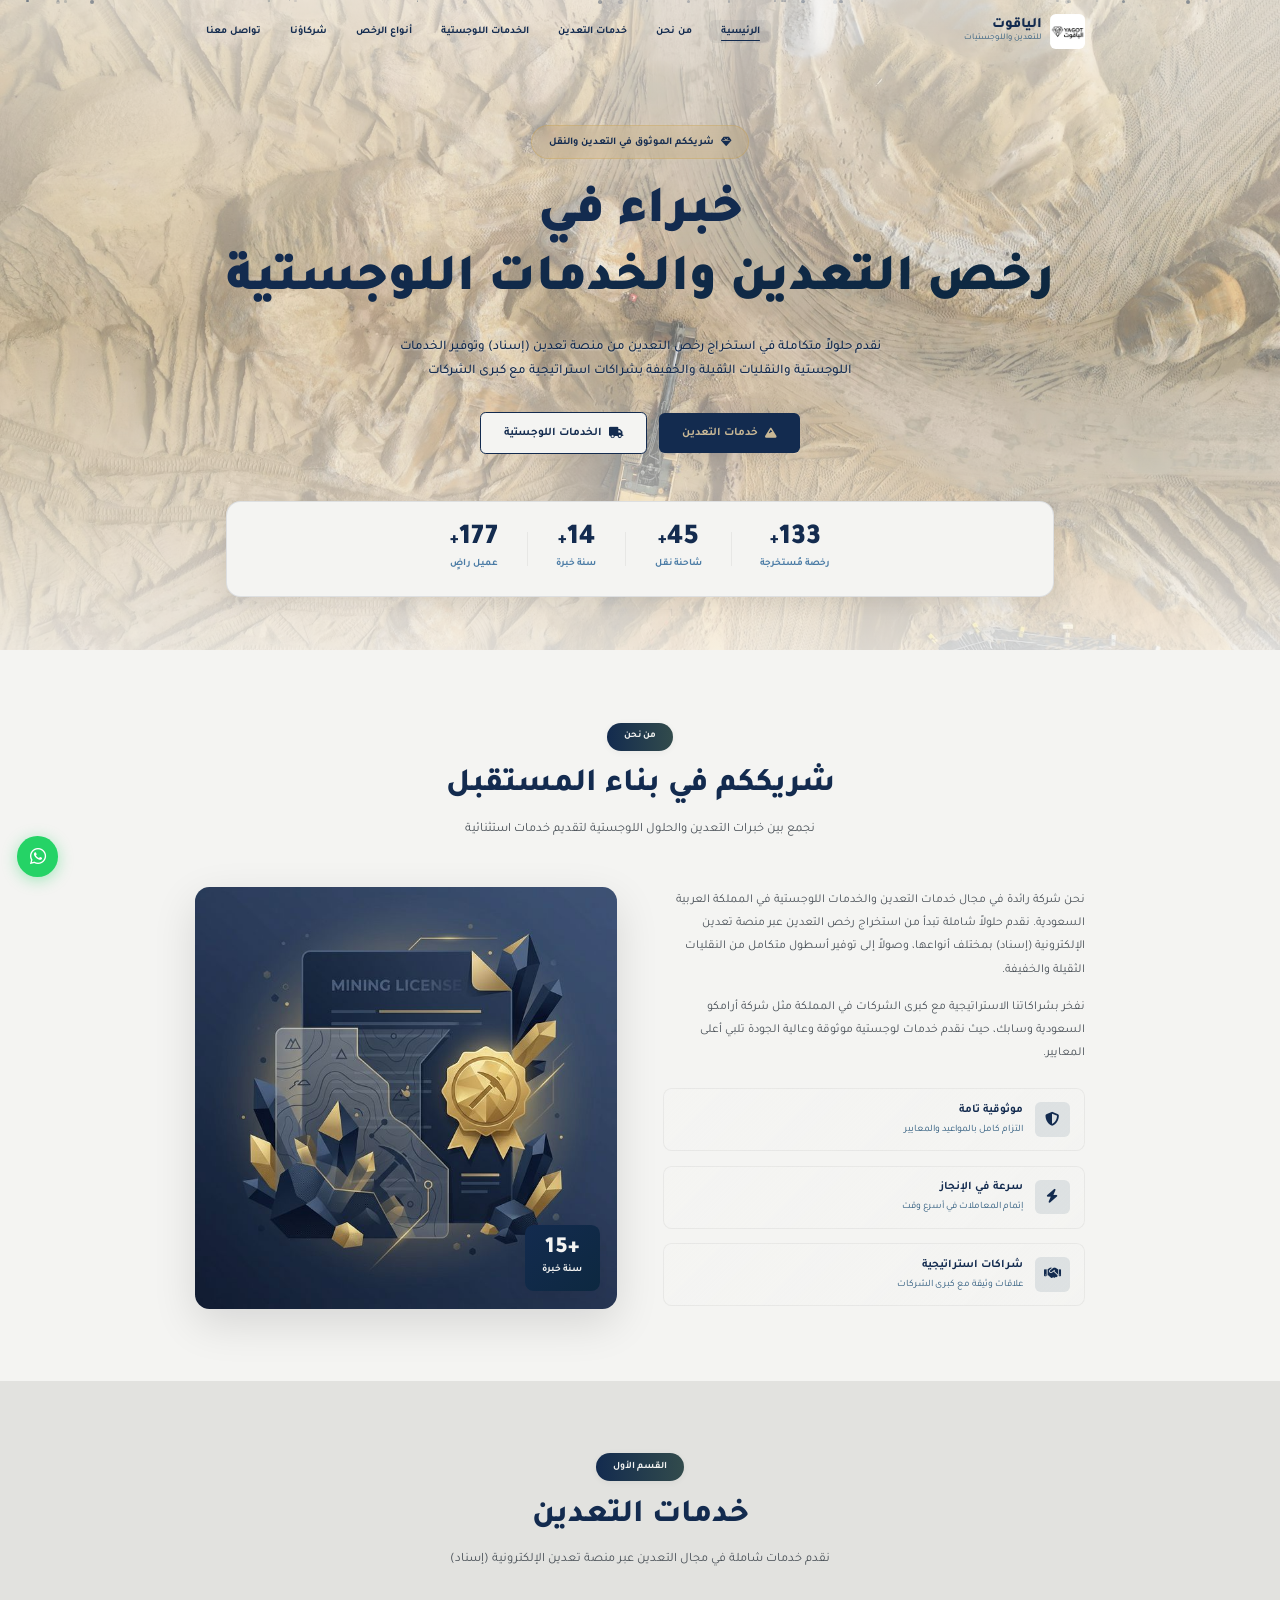
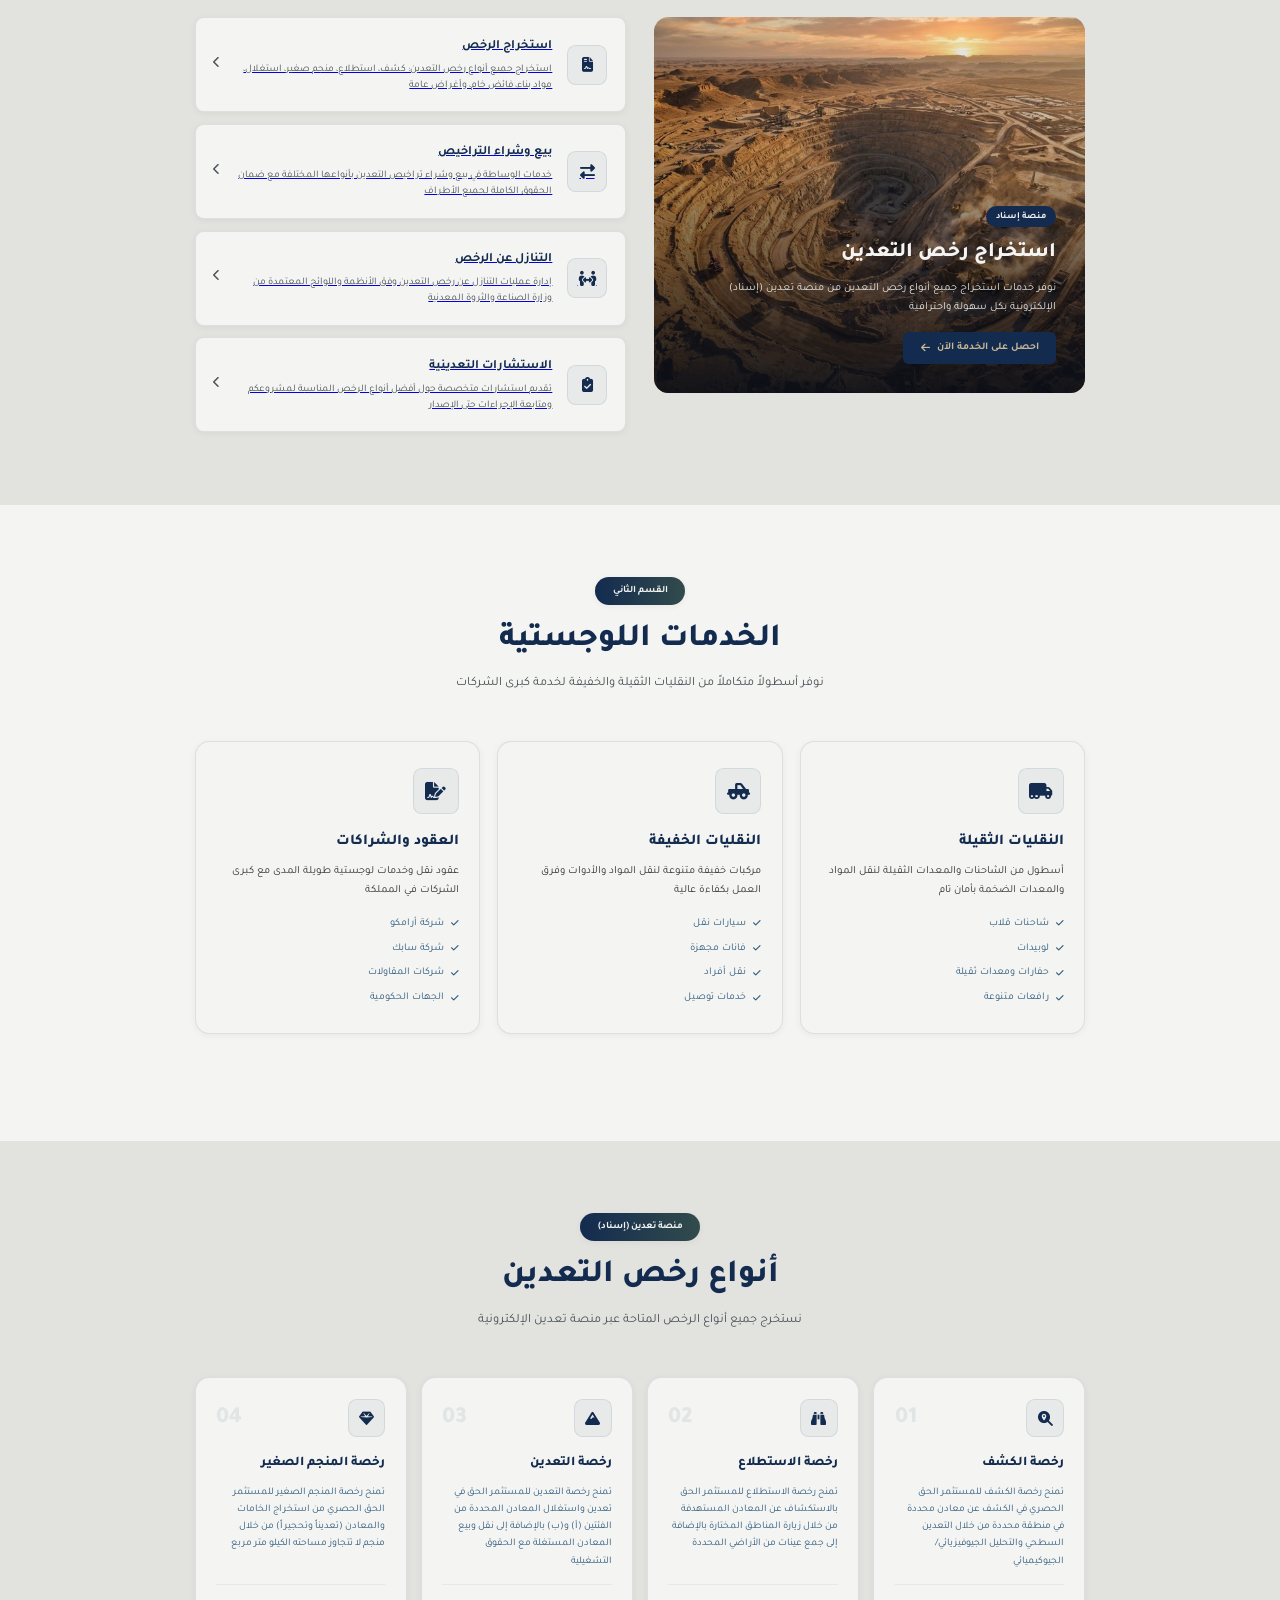
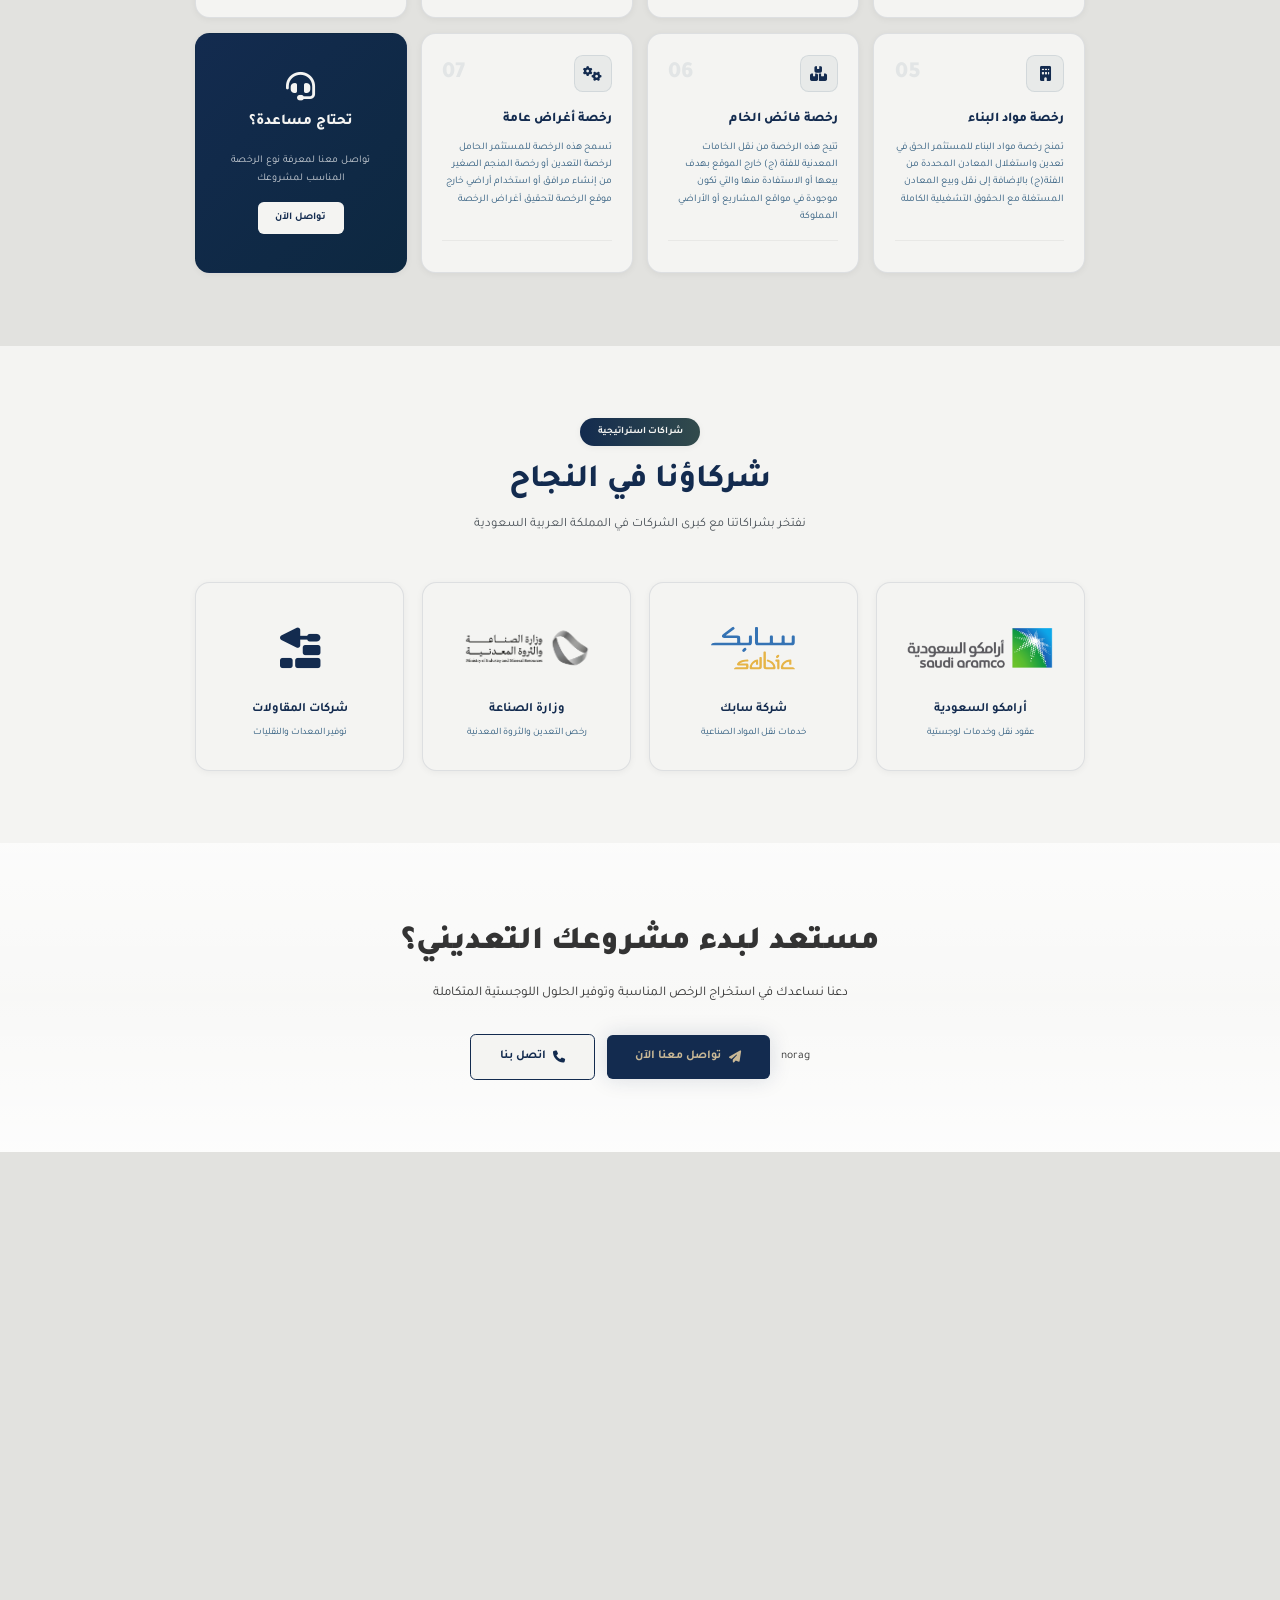
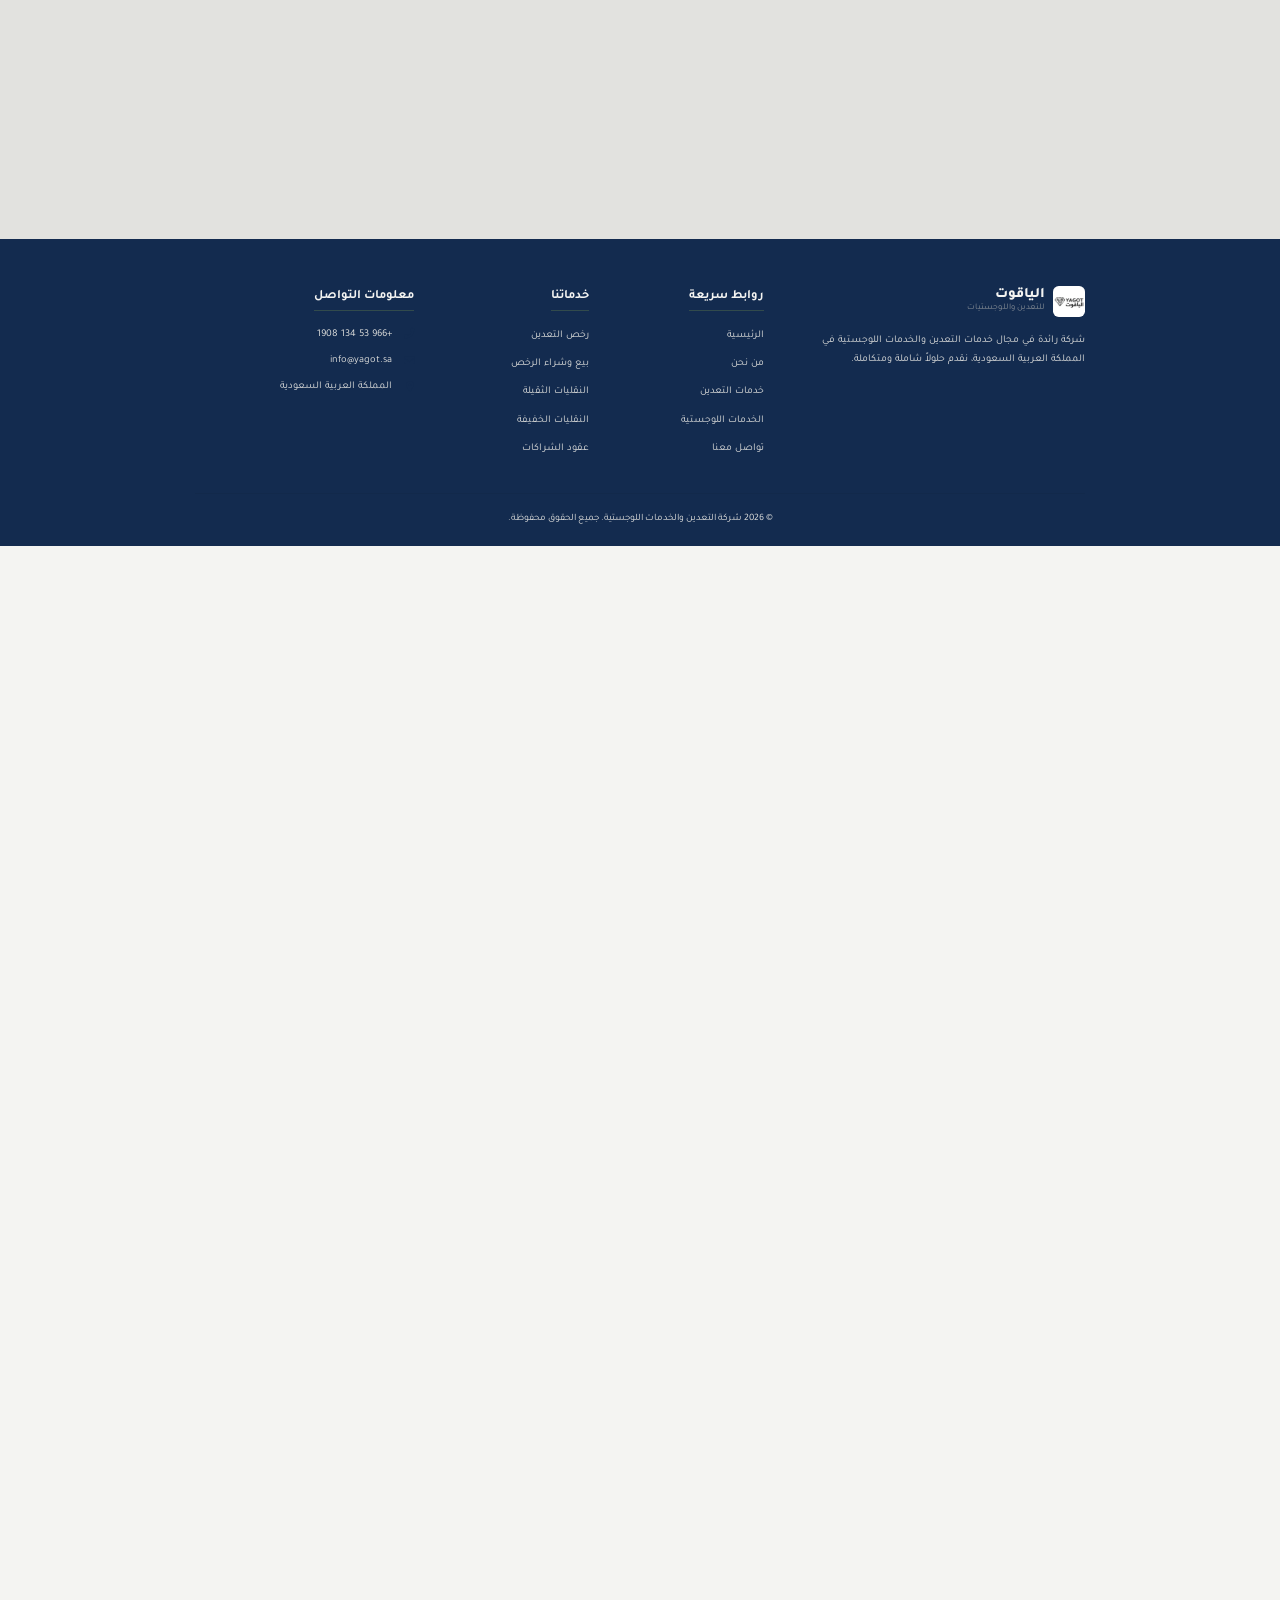
==== index.html @ 5d1ded9c "Initial commit" ====
<!DOCTYPE html>
<html lang="ar" dir="rtl">

<head>
    <meta charset="UTF-8">
    <meta name="viewport" content="width=device-width, initial-scale=1.0">
    <title>شركة التعدين والخدمات اللوجستية | رخص تعدين وخدمات نقل</title>
    <meta name="description"
        content="شركة رائدة في استخراج رخص التعدين من منصة إسناد وتقديم الخدمات اللوجستية والنقليات الثقيلة والخفيفة. شريك أرامكو وسابك الموثوق.">
    <link rel="icon" type="image/png" href="assets/images/favicon.png">
    <link rel="preconnect" href="https://fonts.googleapis.com">
    <link rel="preconnect" href="https://fonts.gstatic.com" crossorigin>
    <link href="https://fonts.googleapis.com/css2?family=Tajawal:wght@300;400;500;700;800;900&display=swap"
        rel="stylesheet">
    <link rel="stylesheet" href="https://cdnjs.cloudflare.com/ajax/libs/font-awesome/6.5.1/css/all.min.css">
    <link rel="stylesheet" href="style.css">
</head>

<body>


    <!-- Navigation -->
    <nav id="navbar" class="navbar">
        <div class="container nav-container">
            <a href="#home" class="nav-logo">
                <img src="assets/images/logo.png" alt="شعار الياقوت">
                <div class="logo-text">
                    <span class="logo-name">الياقوت</span>
                    <span class="logo-tagline">للتعدين واللوجستيات</span>
                </div>
            </a>
            <ul class="nav-links" id="navLinks">
                <li><a href="#home" class="nav-link active">الرئيسية</a></li>
                <li><a href="#about" class="nav-link">من نحن</a></li>
                <li><a href="#mining" class="nav-link">خدمات التعدين</a></li>
                <li><a href="#logistics" class="nav-link">الخدمات اللوجستية</a></li>
                <li><a href="#licenses" class="nav-link">أنواع الرخص</a></li>
                <li><a href="#partners" class="nav-link">شركاؤنا</a></li>
                <li><a href="#contact" class="nav-link">تواصل معنا</a></li>
            </ul>
            <button class="nav-toggle" id="navToggle" aria-label="فتح القائمة">
                <span></span>
                <span></span>
                <span></span>
            </button>
        </div>
        <div class="nav-overlay" id="navOverlay"></div>
    </nav>

    <!-- Hero Section -->
    <section id="home" class="hero">
        <div class="hero-overlay"></div>
        <div class="hero-particles" id="particles"></div>
        <div class="container hero-content">
            <div class="hero-badge" data-animate="fade-down">
                <i class="fas fa-gem"></i>
                <span>شريككم الموثوق في التعدين والنقل</span>
            </div>
            <h1 class="hero-title" data-animate="fade-up">
                <span class="hero-title-line">خبراء في</span>
                <span class="hero-title-highlight">رخص التعدين والخدمات اللوجستية</span>
            </h1>
            <p class="hero-description" data-animate="fade-up" data-delay="200">
                نقدم حلولاً متكاملة في استخراج رخص التعدين من منصة تعدين (إسناد) وتوفير الخدمات اللوجستية والنقليات
                الثقيلة والخفيفة بشراكات استراتيجية مع كبرى الشركات
            </p>
            <div class="hero-actions" data-animate="fade-up" data-delay="400">
                <a href="#mining" class="btn btn-primary btn-glow">
                    <i class="fas fa-mountain"></i>
                    خدمات التعدين
                </a>
                <a href="#logistics" class="btn btn-outline">
                    <i class="fas fa-truck"></i>
                    الخدمات اللوجستية
                </a>
            </div>
            <div class="hero-stats" data-animate="fade-up" data-delay="600">
                <div class="stat-item">
                    <div class="stat-number" data-count="150">0</div>
                    <div class="stat-label">رخصة مُستخرجة</div>
                </div>
                <div class="stat-divider"></div>
                <div class="stat-item">
                    <div class="stat-number" data-count="50">0</div>
                    <div class="stat-label">شاحنة نقل</div>
                </div>
                <div class="stat-divider"></div>
                <div class="stat-item">
                    <div class="stat-number" data-count="15">0</div>
                    <div class="stat-label">سنة خبرة</div>
                </div>
                <div class="stat-divider"></div>
                <div class="stat-item">
                    <div class="stat-number" data-count="200">0</div>
                    <div class="stat-label">عميل راضٍ</div>
                </div>
            </div>
        </div>
    </section>

    <!-- About Section -->
    <section id="about" class="about section">
        <div class="container">
            <div class="section-header" data-animate="fade-up">
                <span class="section-tag">من نحن</span>
                <h2 class="section-title">شريككم في بناء المستقبل</h2>
                <p class="section-subtitle">نجمع بين خبرات التعدين والحلول اللوجستية لتقديم خدمات استثنائية</p>
            </div>
            <div class="about-grid">
                <div class="about-content" data-animate="fade-right">
                    <div class="about-text">
                        <p>نحن شركة رائدة في مجال خدمات التعدين والخدمات اللوجستية في المملكة العربية السعودية. نقدم
                            حلولاً شاملة تبدأ من استخراج رخص التعدين عبر منصة تعدين الإلكترونية (إسناد) بمختلف أنواعها،
                            وصولاً إلى توفير أسطول متكامل من النقليات الثقيلة والخفيفة.</p>
                        <p>نفخر بشراكاتنا الاستراتيجية مع كبرى الشركات في المملكة مثل شركة أرامكو السعودية وسابك، حيث
                            نقدم خدمات لوجستية موثوقة وعالية الجودة تلبي أعلى المعايير.</p>
                    </div>
                    <div class="about-features">
                        <div class="feature-item">
                            <div class="feature-icon">
                                <i class="fas fa-shield-halved"></i>
                            </div>
                            <div class="feature-text">
                                <h4>موثوقية تامة</h4>
                                <p>التزام كامل بالمواعيد والمعايير</p>
                            </div>
                        </div>
                        <div class="feature-item">
                            <div class="feature-icon">
                                <i class="fas fa-bolt"></i>
                            </div>
                            <div class="feature-text">
                                <h4>سرعة في الإنجاز</h4>
                                <p>إتمام المعاملات في أسرع وقت</p>
                            </div>
                        </div>
                        <div class="feature-item">
                            <div class="feature-icon">
                                <i class="fas fa-handshake"></i>
                            </div>
                            <div class="feature-text">
                                <h4>شراكات استراتيجية</h4>
                                <p>علاقات وثيقة مع كبرى الشركات</p>
                            </div>
                        </div>
                    </div>
                </div>
                <div class="about-visual" data-animate="fade-left">
                    <div class="about-image-wrapper">
                        <img src="assets/images/mining-license.png" alt="خدمات التعدين">
                        <div class="about-image-badge">
                            <span class="badge-number">+15</span>
                            <span class="badge-text">سنة خبرة</span>
                        </div>
                    </div>
                </div>
            </div>
        </div>
    </section>

    <!-- Mining Services Section -->
    <section id="mining" class="mining section section-dark">
        <div class="container">
            <div class="section-header" data-animate="fade-up">
                <span class="section-tag">القسم الأول</span>
                <h2 class="section-title">خدمات التعدين</h2>
                <p class="section-subtitle">نقدم خدمات شاملة في مجال التعدين عبر منصة تعدين الإلكترونية (إسناد)</p>
            </div>
            <div class="mining-showcase">
                <div class="mining-main" data-animate="fade-right">
                    <div class="mining-card-large">
                        <div class="mining-card-image">
                            <img src="assets/images/mining-hero.png" alt="أنشطة التعدين">
                        </div>
                        <div class="mining-card-overlay">
                            <div class="mining-card-content">
                                <span class="mining-card-tag">منصة إسناد</span>
                                <h3>استخراج رخص التعدين</h3>
                                <p>نوفر خدمات استخراج جميع أنواع رخص التعدين من منصة تعدين (إسناد) الإلكترونية بكل سهولة
                                    واحترافية</p>
                                <a href="#contact" class="btn btn-primary btn-sm">
                                    احصل على الخدمة الآن
                                    <i class="fas fa-arrow-left"></i>
                                </a>
                            </div>
                        </div>
                    </div>
                </div>
                <div class="mining-services-list" data-animate="fade-left">
                    <a href="#contact" class="mining-service-item">
                        <div class="mining-service-icon">
                            <i class="fas fa-file-contract"></i>
                        </div>
                        <div class="mining-service-content">
                            <h4>استخراج الرخص</h4>
                            <p>استخراج جميع أنواع رخص التعدين: كشف، استطلاع، منجم صغير، استغلال، مواد بناء، فائض خام،
                                وأغراض عامة</p>
                        </div>
                        <div class="mining-service-arrow">
                            <i class="fas fa-chevron-left"></i>
                        </div>
                    </a>
                    <a href="#contact" class="mining-service-item">
                        <div class="mining-service-icon">
                            <i class="fas fa-exchange-alt"></i>
                        </div>
                        <div class="mining-service-content">
                            <h4>بيع وشراء التراخيص</h4>
                            <p>خدمات الوساطة في بيع وشراء تراخيص التعدين بأنواعها المختلفة مع ضمان الحقوق الكاملة لجميع
                                الأطراف</p>
                        </div>
                        <div class="mining-service-arrow">
                            <i class="fas fa-chevron-left"></i>
                        </div>
                    </a>
                    <a href="#contact" class="mining-service-item">
                        <div class="mining-service-icon">
                            <i class="fas fa-people-arrows"></i>
                        </div>
                        <div class="mining-service-content">
                            <h4>التنازل عن الرخص</h4>
                            <p>إدارة عمليات التنازل عن رخص التعدين وفق الأنظمة واللوائح المعتمدة من وزارة الصناعة
                                والثروة المعدنية</p>
                        </div>
                        <div class="mining-service-arrow">
                            <i class="fas fa-chevron-left"></i>
                        </div>
                    </a>
                    <a href="#contact" class="mining-service-item">
                        <div class="mining-service-icon">
                            <i class="fas fa-clipboard-check"></i>
                        </div>
                        <div class="mining-service-content">
                            <h4>الاستشارات التعدينية</h4>
                            <p>تقديم استشارات متخصصة حول أفضل أنواع الرخص المناسبة لمشروعكم ومتابعة الإجراءات حتى
                                الإصدار</p>
                        </div>
                        <div class="mining-service-arrow">
                            <i class="fas fa-chevron-left"></i>
                        </div>
                    </a>
                </div>
            </div>
        </div>
    </section>

    <!-- Logistics Services Section -->
    <section id="logistics" class="logistics section">
        <div class="container">
            <div class="section-header" data-animate="fade-up">
                <span class="section-tag">القسم الثاني</span>
                <h2 class="section-title">الخدمات اللوجستية</h2>
                <p class="section-subtitle">نوفر أسطولاً متكاملاً من النقليات الثقيلة والخفيفة لخدمة كبرى الشركات</p>
            </div>
            <div class="logistics-grid">
                <div class="logistics-card" data-animate="fade-up" data-delay="0">
                    <div class="logistics-card-icon">
                        <i class="fas fa-truck-moving"></i>
                    </div>
                    <h3>النقليات الثقيلة</h3>
                    <p>أسطول من الشاحنات والمعدات الثقيلة لنقل المواد والمعدات الضخمة بأمان تام</p>
                    <ul class="logistics-features">
                        <li><i class="fas fa-check"></i> شاحنات قلاب</li>
                        <li><i class="fas fa-check"></i> لوبيدات</li>
                        <li><i class="fas fa-check"></i> حفارات ومعدات ثقيلة</li>
                        <li><i class="fas fa-check"></i> رافعات متنوعة</li>
                    </ul>
                    <div class="logistics-card-glow"></div>
                </div>
                <div class="logistics-card" data-animate="fade-up" data-delay="100">
                    <div class="logistics-card-icon">
                        <i class="fas fa-truck-pickup"></i>
                    </div>
                    <h3>النقليات الخفيفة</h3>
                    <p>مركبات خفيفة متنوعة لنقل المواد والأدوات وفرق العمل بكفاءة عالية</p>
                    <ul class="logistics-features">
                        <li><i class="fas fa-check"></i> سيارات نقل</li>
                        <li><i class="fas fa-check"></i> فانات مجهزة</li>
                        <li><i class="fas fa-check"></i> نقل أفراد</li>
                        <li><i class="fas fa-check"></i> خدمات توصيل</li>
                    </ul>
                    <div class="logistics-card-glow"></div>
                </div>
                <div class="logistics-card" data-animate="fade-up" data-delay="200">
                    <div class="logistics-card-icon">
                        <i class="fas fa-file-signature"></i>
                    </div>
                    <h3>العقود والشراكات</h3>
                    <p>عقود نقل وخدمات لوجستية طويلة المدى مع كبرى الشركات في المملكة</p>
                    <ul class="logistics-features">
                        <li><i class="fas fa-check"></i> شركة أرامكو</li>
                        <li><i class="fas fa-check"></i> شركة سابك</li>
                        <li><i class="fas fa-check"></i> شركات المقاولات</li>
                        <li><i class="fas fa-check"></i> الجهات الحكومية</li>
                    </ul>
                    <div class="logistics-card-glow"></div>
                </div>
            </div>
    </section>

    <!-- Licenses Section -->
    <section id="licenses" class="licenses section section-dark">
        <div class="container">
            <div class="section-header" data-animate="fade-up">
                <span class="section-tag">منصة تعدين (إسناد)</span>
                <h2 class="section-title">أنواع رخص التعدين</h2>
                <p class="section-subtitle">نستخرج جميع أنواع الرخص المتاحة عبر منصة تعدين الإلكترونية</p>
            </div>
            <div class="licenses-grid">
                <div class="license-card" data-animate="fade-up" data-delay="0">
                    <div class="license-card-header">
                        <div class="license-icon">
                            <i class="fas fa-search-location"></i>
                        </div>
                        <span class="license-number">01</span>
                    </div>
                    <h3>رخصة الكشف</h3>
                    <p>تمنح رخصة الكشف للمستثمر الحق الحصري في الكشف عن معادن محددة في منطقة محددة من خلال التعدين
                        السطحي والتحليل الجيوفيزيائي/الجيوكيميائي</p>
                    <div class="license-card-footer">
                    </div>
                </div>
                <div class="license-card" data-animate="fade-up" data-delay="50">
                    <div class="license-card-header">
                        <div class="license-icon">
                            <i class="fas fa-binoculars"></i>
                        </div>
                        <span class="license-number">02</span>
                    </div>
                    <h3>رخصة الاستطلاع</h3>
                    <p>تمنح رخصة الاستطلاع للمستثمر الحق بالاستكشاف عن المعادن المستهدفة من خلال زيارة المناطق المختارة
                        بالإضافة إلى جمع عينات من الأراضي المحددة</p>
                    <div class="license-card-footer">
                    </div>
                </div>
                <div class="license-card" data-animate="fade-up" data-delay="100">
                    <div class="license-card-header">
                        <div class="license-icon">
                            <i class="fas fa-mountain"></i>
                        </div>
                        <span class="license-number">03</span>
                    </div>
                    <h3>رخصة التعدين</h3>
                    <p>تمنح رخصة التعدين للمستثمر الحق في تعدين واستغلال المعادن المحددة من الفئتين (أ) و(ب) بالإضافة
                        إلى نقل وبيع المعادن المستغلة مع الحقوق التشغيلية</p>
                    <div class="license-card-footer">
                    </div>
                </div>
                <div class="license-card" data-animate="fade-up" data-delay="150">
                    <div class="license-card-header">
                        <div class="license-icon">
                            <i class="fas fa-gem"></i>
                        </div>
                        <span class="license-number">04</span>
                    </div>
                    <h3>رخصة المنجم الصغير</h3>
                    <p>تمنح رخصة المنجم الصغير للمستثمر الحق الحصري من استخراج الخامات والمعادن (تعديناً وتحجيراً) من
                        خلال منجم لا تتجاوز مساحته الكيلو متر مربع</p>
                    <div class="license-card-footer">
                    </div>
                </div>
                <div class="license-card" data-animate="fade-up" data-delay="200">
                    <div class="license-card-header">
                        <div class="license-icon">
                            <i class="fas fa-building"></i>
                        </div>
                        <span class="license-number">05</span>
                    </div>
                    <h3>رخصة مواد البناء</h3>
                    <p>تمنح رخصة مواد البناء للمستثمر الحق في تعدين واستغلال المعادن المحددة من الفئة(ج) بالإضافة إلى
                        نقل وبيع المعادن المستغلة مع الحقوق التشغيلية الكاملة</p>
                    <div class="license-card-footer">
                    </div>
                </div>
                <div class="license-card" data-animate="fade-up" data-delay="250">
                    <div class="license-card-header">
                        <div class="license-icon">
                            <i class="fas fa-boxes-stacked"></i>
                        </div>
                        <span class="license-number">06</span>
                    </div>
                    <h3>رخصة فائض الخام</h3>
                    <p>تتيح هذه الرخصة من نقل الخامات المعدنية للفئة (ج) خارج الموقع بهدف بيعها أو الاستفادة منها والتي
                        تكون موجودة في مواقع المشاريع أو الأراضي المملوكة</p>
                    <div class="license-card-footer">
                    </div>
                </div>
                <div class="license-card" data-animate="fade-up" data-delay="300">
                    <div class="license-card-header">
                        <div class="license-icon">
                            <i class="fas fa-cogs"></i>
                        </div>
                        <span class="license-number">07</span>
                    </div>
                    <h3>رخصة أغراض عامة</h3>
                    <p>تسمح هذه الرخصة للمستثمر الحامل لرخصة التعدين أو رخصة المنجم الصغير من إنشاء مرافق أو استخدام
                        أراضي خارج موقع الرخصة لتحقيق أغراض الرخصة</p>
                    <div class="license-card-footer">
                    </div>
                </div>
                <div class="license-card license-card-cta" data-animate="fade-up" data-delay="350">
                    <div class="license-cta-content">
                        <i class="fas fa-headset"></i>
                        <h3>تحتاج مساعدة؟</h3>
                        <p>تواصل معنا لمعرفة نوع الرخصة المناسب لمشروعك</p>
                        <a href="#contact" class="btn btn-primary btn-sm">تواصل الآن</a>
                    </div>
                </div>
            </div>
        </div>
    </section>

    <!-- Partners Section -->
    <section id="partners" class="partners section">
        <div class="container">
            <div class="section-header" data-animate="fade-up">
                <span class="section-tag">شراكات استراتيجية</span>
                <h2 class="section-title">شركاؤنا في النجاح</h2>
                <p class="section-subtitle">نفتخر بشراكاتنا مع كبرى الشركات في المملكة العربية السعودية</p>
            </div>
            <div class="partners-showcase" data-animate="fade-up">
                <div class="partner-card">
                    <div class="partner-logo">
                        <img src="assets/images/Saudi-Aramco-logo.png" alt="أرامكو السعودية">
                    </div>
                    <h4>أرامكو السعودية</h4>
                    <p>عقود نقل وخدمات لوجستية</p>
                </div>
                <div class="partner-card">
                    <div class="partner-logo">
                        <img src="assets/images/sabic.svg" alt="شركة سابك">
                    </div>
                    <h4>شركة سابك</h4>
                    <p>خدمات نقل المواد الصناعية</p>
                </div>
                <div class="partner-card">
                    <div class="partner-logo">
                        <img src="assets/images/IndustrialMinistry.png" alt="وزارة الصناعة">
                    </div>
                    <h4>وزارة الصناعة</h4>
                    <p>رخص التعدين والثروة المعدنية</p>
                </div>
                <div class="partner-card">
                    <div class="partner-logo">
                        <i class="fas fa-trowel-bricks"></i>
                    </div>
                    <h4>شركات المقاولات</h4>
                    <p>توفير المعدات والنقليات</p>
                </div>
            </div>
        </div>
    </section>

    <!-- CTA Section -->
    <section class="cta-section">
        <div class="cta-bg" style="background-image: url('assets/images/truck.jpg')"></div>
        <div class="cta-overlay"></div>
        <div class="container cta-content" data-animate="fade-up">
            <h2>مستعد لبدء مشروعك التعديني؟</h2>
            <p>دعنا نساعدك في استخراج الرخص المناسبة وتوفير الحلول اللوجستية المتكاملة</p>
            <div class="cta-actions">norag
                <a href="#contact" class="btn btn-primary btn-lg btn-glow">
                    <i class="fas fa-paper-plane"></i>
                    تواصل معنا الآن
                </a>
                <a href="tel:+966500000000" class="btn btn-outline btn-lg">
                    <i class="fas fa-phone"></i>
                    اتصل بنا
                </a>
            </div>
        </div>
    </section>

    <!-- Contact Section -->
    <section id="contact" class="contact section section-dark">
        <div class="container">
            <div class="section-header" data-animate="fade-up">
                <span class="section-tag">تواصل معنا</span>
                <h2 class="section-title">نسعد بتواصلكم</h2>
                <p class="section-subtitle">فريقنا جاهز لخدمتكم وتقديم أفضل الحلول لاحتياجاتكم</p>
            </div>
            <div class="contact-grid">
                <div class="contact-info" data-animate="fade-right">
                    <div class="contact-info-card">
                        <div class="contact-info-item">
                            <div class="contact-icon">
                                <i class="fas fa-phone-alt"></i>
                            </div>
                            <div class="contact-text">
                                <h4>اتصل بنا</h4>
                                <a href="tel:+966531341908">+966 53 134 1908</a>
                            </div>
                        </div>
                        <div class="contact-info-item">
                            <div class="contact-icon">
                                <i class="fas fa-envelope"></i>
                            </div>
                            <div class="contact-text">
                                <h4>البريد الإلكتروني</h4>
                                <a href="mailto:info@yagot.sa">info@yagot.sa</a>
                            </div>
                        </div>
                        <div class="contact-info-item">
                            <div class="contact-icon">
                                <i class="fas fa-map-marker-alt"></i>
                            </div>
                            <div class="contact-text">
                                <h4>الموقع</h4>
                                <p>المملكة العربية السعودية</p>
                            </div>
                        </div>
                        <div class="contact-info-item">
                            <div class="contact-icon">
                                <i class="fas fa-clock"></i>
                            </div>
                            <div class="contact-text">
                                <h4>ساعات العمل</h4>
                                <p>الأحد - الخميس: 8:00 ص - 5:00 م</p>
                            </div>
                        </div>
                    </div>
                    <div class="contact-social">
                        <a href="https://wa.me/966531341908" target="_blank" class="social-link" aria-label="واتساب"><i
                                class="fab fa-whatsapp"></i></a>
                        <a href="#" class="social-link" aria-label="تويتر"><i class="fab fa-x-twitter"></i></a>
                        <a href="#" class="social-link" aria-label="انستقرام"><i class="fab fa-instagram"></i></a>
                        <a href="#" class="social-link" aria-label="لينكدإن"><i class="fab fa-linkedin-in"></i></a>
                    </div>
                </div>
                <div class="contact-form-wrapper" data-animate="fade-left">
                    <form id="contactForm" class="contact-form">
                        <div class="form-group">
                            <label for="name">الاسم الكامل</label>
                            <input type="text" id="name" name="name" placeholder="أدخل اسمك الكامل" required>
                        </div>
                        <div class="form-row">
                            <div class="form-group">
                                <label for="email">البريد الإلكتروني</label>
                                <input type="email" id="email" name="email" placeholder="example@email.com" required>
                            </div>
                            <div class="form-group">
                                <label for="phone">رقم الجوال</label>
                                <input type="tel" id="phone" name="phone" placeholder="05XXXXXXXX">
                            </div>
                        </div>
                        <div class="form-group">
                            <label for="service">نوع الخدمة</label>
                            <select id="service" name="service" required>
                                <option value="" disabled selected>اختر نوع الخدمة</option>
                                <optgroup label="خدمات التعدين">
                                    <option value="exploration">رخصة الكشف</option>
                                    <option value="survey">رخصة الاستطلاع</option>
                                    <option value="mining">رخصة التعدين</option>
                                    <option value="small-mine">رخصة المنجم الصغير</option>
                                    <option value="building-materials">رخصة مواد البناء</option>
                                    <option value="surplus">رخصة فائض الخام</option>
                                    <option value="general">رخصة أغراض عامة</option>
                                    <option value="buy-sell">بيع وشراء تراخيص</option>
                                    <option value="transfer">تنازل عن رخصة</option>
                                </optgroup>
                                <optgroup label="خدمات لوجستية">
                                    <option value="heavy-transport">نقليات ثقيلة</option>
                                    <option value="light-transport">نقليات خفيفة</option>
                                    <option value="contract">عقود نقل</option>
                                </optgroup>
                            </select>
                        </div>
                        <div class="form-group">
                            <label for="message">الرسالة</label>
                            <textarea id="message" name="message" rows="4" placeholder="اكتب رسالتك هنا..."
                                required></textarea>
                        </div>
                        <button type="submit" class="btn btn-primary btn-lg btn-full">
                            <i class="fas fa-paper-plane"></i>
                            إرسال الرسالة
                        </button>
                    </form>
                </div>
            </div>
        </div>
    </section>

    <!-- Footer -->
    <footer class="footer">
        <div class="container">
            <div class="footer-grid">
                <div class="footer-about">
                    <div class="footer-logo">
                        <img src="assets/images/logo.png" alt="شعار الياقوت">
                        <div class="logo-text">
                            <span class="logo-name">الياقوت</span>
                            <span class="logo-tagline">للتعدين واللوجستيات</span>
                        </div>
                    </div>
                    <p>شركة رائدة في مجال خدمات التعدين والخدمات اللوجستية في المملكة العربية السعودية، نقدم حلولاً
                        شاملة ومتكاملة.</p>
                </div>
                <div class="footer-links">
                    <h4>روابط سريعة</h4>
                    <ul>
                        <li><a href="#home">الرئيسية</a></li>
                        <li><a href="#about">من نحن</a></li>
                        <li><a href="#mining">خدمات التعدين</a></li>
                        <li><a href="#logistics">الخدمات اللوجستية</a></li>
                        <li><a href="#contact">تواصل معنا</a></li>
                    </ul>
                </div>
                <div class="footer-links">
                    <h4>خدماتنا</h4>
                    <ul>
                        <li><a href="#licenses">رخص التعدين</a></li>
                        <li><a href="#mining">بيع وشراء الرخص</a></li>
                        <li><a href="#logistics">النقليات الثقيلة</a></li>
                        <li><a href="#logistics">النقليات الخفيفة</a></li>
                        <li><a href="#partners">عقود الشراكات</a></li>
                    </ul>
                </div>
                <div class="footer-contact">
                    <h4>معلومات التواصل</h4>
                    <ul>
                        <li><i class="fas fa-phone-alt"></i> +966 53 134 1908</li>
                        <li><i class="fas fa-envelope"></i> info@yagot.sa</li>
                        <li><i class="fas fa-map-marker-alt"></i> المملكة العربية السعودية</li>
                    </ul>
                </div>
            </div>
            <div class="footer-bottom">
                <p>&copy; 2026 شركة التعدين والخدمات اللوجستية. جميع الحقوق محفوظة.</p>
            </div>
        </div>
    </footer>

    <!-- Back to Top -->
    <button id="backToTop" class="back-to-top" aria-label="العودة للأعلى">
        <i class="fas fa-chevron-up"></i>
    </button>

    <!-- WhatsApp Float -->
    <a href="https://wa.me/966531341908" class="whatsapp-float" target="_blank" aria-label="تواصل واتساب">
        <i class="fab fa-whatsapp"></i>
    </a>

    <script src="script.js"></script>
</body>

</html>
---- style.css ----
/* =====================================================
   MINING & LOGISTICS - Premium Corporate Website
   ===================================================== */

/* === CSS Variables === */
:root {
    /* Primary Colors - Deep Navy & Hover (Updated per request) */
    --primary: #132B4F; 
    --primary-light: #324B4C; 
    --primary-dark: #0d2840;
    --primary-glow: rgba(19, 43, 79, 0.2);

    /* Light Palette - Backgrounds (Updated per request) */
    --light-100: #F4F4F2; /* Creamy White background */
    --light-200: #ecece9;
    --light-300: #e2e2df;
    --light-400: #868e96;
    --light-500: #495057;

    /* Text Colors (Updated per request) */
    --text-main: #333333; /* Very Dark Grey for readability */
    --text-accent: #C9B896; /* Button text color */

    /* Dark Palette */
    --dark-900: #132B4F;
    --dark-800: #1a3c6d;
    --dark-700: #333333;
    --dark-600: #2d5a7d;
    --dark-500: #4a7ba5;

    /* Accents */
    --accent-teal: #324B4C;
    --accent-beige: #C9B896;
    --accent-gold: #c8922a;

    /* Gradients */
    --gradient-primary: linear-gradient(135deg, #132B4F 0%, #0d2840 100%);
    --gradient-pill: linear-gradient(90deg, #132B4F 0%, #324B4C 100%);
    --gradient-light: linear-gradient(180deg, #F4F4F2 0%, #e2e2df 100%);
    --gradient-card: linear-gradient(145deg, #ffffff 0%, #F4F4F2 100%);
    --gradient-glass: linear-gradient(135deg, rgba(244, 244, 242, 0.8) 0%, rgba(244, 244, 242, 0.4) 100%);

    /* Typography */
    --font-primary: 'Tajawal', sans-serif;

    /* Spacing */
    --section-padding: 100px 0;

    /* Borders */
    --border-color: rgba(19, 43, 79, 0.1);
    --border-glass: rgba(0, 0, 0, 0.05);

    /* Shadows */
    --shadow-sm: 0 2px 10px rgba(0,0,0,0.05);
    --shadow-md: 0 8px 30px rgba(0,0,0,0.08);
    --shadow-lg: 0 20px 60px rgba(0,0,0,0.12);
    --shadow-glow: 0 0 30px rgba(19, 43, 79, 0.15);

    /* Border Radius */
    --radius-sm: 8px;
    --radius-md: 12px;
    --radius-lg: 20px;
    --radius-xl: 30px;

    /* Transitions */
    --transition-fast: 0.2s ease;
    --transition-normal: 0.3s ease;
    --transition-slow: 0.5s ease;
    --transition-spring: 0.5s cubic-bezier(0.34, 1.56, 0.64, 1);
}

*, *::before, *::after {
    margin: 0;
    padding: 0;
    box-sizing: border-box;
}

section, .hero {
    scroll-margin-top: 80px;
}

html, body {
    scroll-behavior: smooth;
    font-size: 16px;
    zoom: 0.85;
    overflow-x: hidden;
    width: 100%;
}

body {
    font-family: var(--font-primary);
    background: var(--light-100);
    color: var(--text-main);
    line-height: 1.7;
    overflow-x: hidden;
    -webkit-font-smoothing: antialiased;
}

h1, h2, h3, h4, h5, h6 {
    font-family: var(--font-primary);
    font-weight: 700;
}


/* === Container === */
.container {
    max-width: 1280px;
    margin: 0 auto;
    padding: 0 24px;
}

/* === Scrollbar === */
::-webkit-scrollbar {
    width: 8px;
}
::-webkit-scrollbar-track {
    background: var(--dark-900);
}
::-webkit-scrollbar-thumb {
    background: var(--dark-500);
    border-radius: 10px;
}
::-webkit-scrollbar-thumb:hover {
    background: var(--primary);
}

/* === Selection === */
::selection {
    background: var(--primary);
    color: var(--dark-900);
}

/* =====================================================
   NAVIGATION
   ===================================================== */
.navbar {
    position: fixed;
    top: 0;
    left: 0;
    right: 0;
    z-index: 1000;
    padding: 20px 0;
    transition: all var(--transition-normal);
}

.navbar.scrolled {
    background: rgba(244, 244, 242, 0.95);
    backdrop-filter: blur(20px);
    padding: 12px 0;
    border-bottom: 1px solid var(--border-glass);
    box-shadow: var(--shadow-md);
}

.nav-container {
    display: flex;
    align-items: center;
    justify-content: space-between;
}

.nav-logo {
    display: flex;
    align-items: center;
    gap: 12px;
    text-decoration: none;
}

.nav-logo img {
    width: 48px;
    height: 48px;
    object-fit: contain;
    border-radius: var(--radius-sm);
}

.logo-text {
    display: flex;
    flex-direction: column;
}

.logo-name {
    font-size: 1.25rem;
    font-weight: 800;
    color: var(--primary);
    line-height: 1;
}

.logo-tagline {
    font-size: 0.75rem;
    color: var(--dark-600);
    letter-spacing: 0;
    margin-top: -2px;
}

.nav-links {
    display: flex;
    align-items: center;
    gap: 8px;
    list-style: none;
}

.nav-link {
    color: var(--dark-900);
    text-decoration: none;
    padding: 8px 16px;
    border-radius: var(--radius-sm);
    font-size: 0.9rem;
    font-weight: 600;
    transition: all var(--transition-normal);
    position: relative;
}

.nav-link:hover,
.nav-link.active {
    color: var(--primary);
    background: rgba(19, 43, 79, 0.05);
}

.nav-link.active::after {
    content: '';
    position: absolute;
    bottom: 2px;
    right: 16px;
    left: 16px;
    height: 2px;
    background: var(--primary);
    border-radius: 2px;
}

.nav-toggle {
    display: none;
    flex-direction: column;
    gap: 5px;
    background: none;
    border: none;
    cursor: pointer;
    padding: 8px;
    z-index: 1001;
}

.nav-toggle span {
    width: 28px;
    height: 2.5px;
    background: var(--dark-900);
    border-radius: 4px;
    transition: all var(--transition-normal);
}

.nav-toggle.active span:nth-child(1) {
    transform: rotate(45deg) translate(5px, 5px);
}
.nav-toggle.active span:nth-child(2) {
    opacity: 0;
}
.nav-toggle.active span:nth-child(3) {
    transform: rotate(-45deg) translate(5px, -5px);
}

/* =====================================================
   HERO SECTION
   ===================================================== */
.hero {
    position: relative;
    min-height: 100vh;
    display: flex;
    align-items: center;
    justify-content: center;
    overflow: hidden;
    background-image: url('./assets/images/hero.jpg?v=1');
    background-size: cover;
    background-position: center;
    background-repeat: no-repeat;
}



.hero-overlay {
    position: absolute;
    inset: 0;
    background: linear-gradient(
        180deg,
        rgba(255, 255, 255, 0.7) 0%,
        rgba(255, 255, 255, 0.4) 50%,
        rgba(255, 255, 255, 0.8) 100%
    );
    z-index: 1;
}

.hero-particles {
    position: absolute;
    inset: 0;
    z-index: 2;
    pointer-events: none;
}

.hero-content {
    position: relative;
    z-index: 3;
    text-align: center;
    padding-top: 100px;
}

.hero-badge {
    display: inline-flex;
    align-items: center;
    gap: 10px;
    background: rgba(200, 146, 42, 0.12);
    border: 1px solid rgba(200, 146, 42, 0.25);
    padding: 10px 24px;
    border-radius: 50px;
    margin-bottom: 32px;
    backdrop-filter: blur(10px);
}

.hero-badge i {
    color: var(--primary);
    font-size: 0.9rem;
}

.hero-badge span {
    color: var(--primary);
    font-size: 0.9rem;
    font-weight: 700;
}

.hero-title {
    font-size: clamp(2.5rem, 6vw, 4.5rem);
    font-weight: 900;
    color: var(--dark-900);
    line-height: 1.2;
    margin-bottom: 24px;
}

.hero-title-line {
    display: block;
    margin-bottom: 8px;
}

.hero-title-highlight {
    display: block;
    background: var(--gradient-primary);
    -webkit-background-clip: text;
    -webkit-text-fill-color: transparent;
    background-clip: text;
    min-height: 1.3em;
}

.hero-description {
    max-width: 700px;
    margin: 0 auto 40px;
    font-size: 1.15rem;
    font-weight: 500;
    color: var(--dark-900);
    line-height: 1.8;
    text-shadow: 0 1px 3px rgba(255, 255, 255, 0.5);
}

.hero-actions {
    display: flex;
    align-items: center;
    justify-content: center;
    gap: 16px;
    margin-bottom: 64px;
    flex-wrap: wrap;
}

.hero-stats {
    display: flex;
    align-items: center;
    justify-content: center;
    gap: 40px;
    flex-wrap: wrap;
    background: var(--light-100);
    border: 1px solid var(--border-color);
    border-radius: var(--radius-lg);
    padding: 32px 48px;
    box-shadow: var(--shadow-md);
}

.stat-item {
    text-align: center;
}

.stat-number {
    font-size: 2.5rem;
    font-weight: 900;
    color: var(--primary);
    line-height: 1;
    margin-bottom: 4px;
}

.stat-number::after {
    content: '+';
    font-size: 1.5rem;
}

.stat-label {
    font-size: 0.85rem;
    color: var(--dark-500);
    font-weight: 600;
}

.stat-divider {
    width: 1px;
    height: 48px;
    background: var(--border-glass);
}

.hero-scroll {
    position: absolute;
    bottom: 12px;
    left: 50%;
    transform: translateX(-50%);
    z-index: 10;
}

.hero-scroll a {
    display: flex;
    flex-direction: column;
    align-items: center;
    gap: 8px;
    color: var(--dark-500);
    text-decoration: none;
    font-size: 0.85rem;
    font-weight: 600;
    animation: float-down 2s ease-in-out infinite;
}

.hero-scroll i {
    font-size: 1.2rem;
}

@keyframes float-down {
    0%, 100% { transform: translateY(0); }
    50% { transform: translateY(8px); }
}

/* =====================================================
   BUTTONS
   ===================================================== */
.btn {
    display: inline-flex;
    align-items: center;
    gap: 10px;
    padding: 14px 32px;
    border-radius: var(--radius-sm);
    border-radius: var(--radius-sm);
    font-family: var(--font-primary);
    font-size: 1rem;
    font-weight: 600;
    text-decoration: none;
    border: none;
    cursor: pointer;
    transition: all var(--transition-normal);
    position: relative;
    overflow: hidden;
}

.btn-primary {
    background: var(--primary);
    color: var(--text-accent);
}

.btn-primary:hover {
    background: var(--primary-light);
    transform: translateY(-2px);
    box-shadow: var(--shadow-glow);
}

.btn-outline {
    background: var(--light-100);
    color: var(--primary);
    border: 2px solid var(--primary);
}

.btn-outline:hover {
    border-color: var(--primary-light);
    color: var(--primary-light);
    background: var(--light-200);
    transform: translateY(-2px);
}

.btn-glow {
    box-shadow: var(--shadow-glow);
}

.btn-sm {
    padding: 10px 24px;
    font-size: 0.9rem;
}

.btn-lg {
    padding: 16px 40px;
    font-size: 1.05rem;
}

.btn-full {
    width: 100%;
    justify-content: center;
}

/* =====================================================
   SECTIONS
   ===================================================== */
.section {
    padding: var(--section-padding);
    position: relative;
}

.section-dark {
    background: var(--light-300); /* Beige background like the box in the image */
}

.section-header {
    text-align: center;
    margin-bottom: 64px;
}

.section-tag {
    display: inline-block;
    background: var(--gradient-pill);
    color: var(--light-100);
    padding: 8px 24px;
    border-radius: 50px;
    font-size: 0.85rem;
    font-weight: 700;
    margin-bottom: 20px;
    border: none;
    box-shadow: var(--shadow-sm);
}

.section-title {
    font-size: clamp(2rem, 4vw, 2.8rem);
    font-weight: 800;
    color: var(--dark-900);
    margin-bottom: 16px;
    line-height: 1.3;
}

.section-subtitle {
    font-size: 1.1rem;
    color: var(--light-500);
    max-width: 600px;
    margin: 0 auto;
}

/* =====================================================
   ABOUT SECTION
   ===================================================== */
.about-grid {
    display: grid;
    grid-template-columns: 1fr 1fr;
    gap: 64px;
    align-items: center;
}

.about-text p {
    margin-bottom: 20px;
    font-size: 1.05rem;
    line-height: 1.9;
    color: var(--light-500);
}

.about-features {
    display: flex;
    flex-direction: column;
    gap: 20px;
    margin-top: 32px;
}

.feature-item {
    display: flex;
    align-items: center;
    gap: 16px;
    padding: 16px 20px;
    background: var(--gradient-glass);
    border: 1px solid var(--border-glass);
    border-radius: var(--radius-md);
    transition: all var(--transition-normal);
}

.feature-item:hover {
    border-color: var(--primary);
    transform: translateX(-8px);
    box-shadow: var(--shadow-glow);
}

.feature-icon {
    width: 48px;
    height: 48px;
    display: flex;
    align-items: center;
    justify-content: center;
    background: rgba(27, 60, 90, 0.1);
    border-radius: var(--radius-sm);
    flex-shrink: 0;
}

.feature-icon i {
    color: var(--primary);
    font-size: 1.2rem;
}

.feature-text h4 {
    color: var(--dark-900);
    font-size: 1rem;
    font-weight: 700;
    margin-bottom: 2px;
}

.feature-text p {
    color: var(--dark-600);
    font-size: 0.85rem;
    margin: 0;
}

.about-image-wrapper {
    position: relative;
    border-radius: var(--radius-lg);
    overflow: hidden;
    box-shadow: var(--shadow-lg);
}

.about-image-wrapper img {
    width: 100%;
    height: 100%;
    object-fit: cover;
    display: block;
}

.about-image-badge {
    position: absolute;
    bottom: 24px;
    right: 24px;
    background: var(--gradient-primary);
    color: var(--light-100);
    padding: 16px 24px;
    border-radius: var(--radius-md);
    text-align: center;
    box-shadow: var(--shadow-md);
}

.badge-number {
    display: block;
    font-size: 2rem;
    font-weight: 900;
    line-height: 1;
}

.badge-text {
    font-size: 0.85rem;
    font-weight: 600;
}

/* =====================================================
   MINING SERVICES SECTION
   ===================================================== */
.mining-showcase {
    display: grid;
    grid-template-columns: 1fr 1fr;
    gap: 40px;
    align-items: start;
}

.mining-card-large {
    position: relative;
    border-radius: var(--radius-lg);
    overflow: hidden;
    height: 100%;
    min-height: 520px;
}

.mining-card-image {
    position: absolute;
    inset: 0;
}

.mining-card-image img {
    width: 100%;
    height: 100%;
    object-fit: cover;
}

.mining-card-overlay {
    position: absolute;
    inset: 0;
    background: linear-gradient(to top, rgba(10,14,23,0.95) 0%, rgba(10,14,23,0.3) 60%, transparent 100%);
    display: flex;
    align-items: flex-end;
    padding: 40px;
}

.mining-card-tag {
    display: inline-block;
    background: var(--primary);
    color: var(--light-100);
    padding: 4px 14px;
    border-radius: 50px;
    font-size: 0.8rem;
    font-weight: 700;
    margin-bottom: 12px;
}

.mining-card-content h3 {
    font-size: 1.8rem;
    font-weight: 800;
    color: var(--light-100);
    margin-bottom: 12px;
}

.mining-card-content p {
    color: var(--light-200);
    font-size: 0.95rem;
    margin-bottom: 20px;
    line-height: 1.7;
}

.mining-services-list {
    display: flex;
    flex-direction: column;
    gap: 16px;
}

.mining-service-item {
    display: flex;
    align-items: center;
    gap: 20px;
    padding: 24px;
    background: var(--light-100);
    border: 1px solid var(--border-color);
    border-radius: var(--radius-md);
    transition: all var(--transition-normal);
    cursor: pointer;
    box-shadow: var(--shadow-sm);
}

.mining-service-item:hover {
    border-color: var(--primary);
    transform: translateX(-8px);
    box-shadow: var(--shadow-glow);
}

.mining-service-icon {
    width: 56px;
    height: 56px;
    display: flex;
    align-items: center;
    justify-content: center;
    background: rgba(27, 60, 90, 0.05);
    border: 1px solid rgba(27, 60, 90, 0.1);
    border-radius: var(--radius-md);
    flex-shrink: 0;
}

.mining-service-icon i {
    color: var(--primary);
    font-size: 1.3rem;
}

.mining-service-content {
    flex: 1;
}

.mining-service-content h4 {
    color: var(--dark-900);
    font-size: 1.1rem;
    font-weight: 700;
    margin-bottom: 6px;
}

.mining-service-content p {
    color: var(--light-500);
    font-size: 0.88rem;
    line-height: 1.6;
}

.mining-service-arrow {
    color: var(--light-500);
    transition: all var(--transition-normal);
}

.mining-service-item:hover .mining-service-arrow {
    color: var(--primary);
    transform: translateX(-5px);
}

/* =====================================================
   LOGISTICS SECTION
   ===================================================== */
.logistics-grid {
    display: grid;
    grid-template-columns: repeat(3, 1fr);
    gap: 24px;
    margin-bottom: 48px;
}

.logistics-card {
    position: relative;
    background: var(--light-100);
    border: 1px solid var(--border-color);
    border-radius: var(--radius-lg);
    padding: 36px 28px;
    transition: all var(--transition-normal);
    overflow: hidden;
    box-shadow: var(--shadow-sm);
}

.logistics-card:hover {
    border-color: var(--primary);
    transform: translateY(-8px);
    box-shadow: var(--shadow-glow);
}

.logistics-card-icon {
    width: 64px;
    height: 64px;
    display: flex;
    align-items: center;
    justify-content: center;
    background: rgba(27, 60, 90, 0.05);
    border: 1px solid rgba(27, 60, 90, 0.1);
    border-radius: var(--radius-md);
    margin-bottom: 20px;
}

.logistics-card-icon i {
    font-size: 1.6rem;
    color: var(--primary);
}

.logistics-card h3 {
    font-size: 1.3rem;
    font-weight: 800;
    color: var(--dark-900);
    margin-bottom: 12px;
}

.logistics-card > p {
    color: var(--dark-700);
    font-size: 0.95rem;
    margin-bottom: 20px;
    line-height: 1.7;
}

.logistics-features {
    list-style: none;
    display: flex;
    flex-direction: column;
    gap: 10px;
}

.logistics-features li {
    display: flex;
    align-items: center;
    gap: 10px;
    font-size: 0.9rem;
    color: var(--dark-600);
}

.logistics-features i {
    color: var(--accent-green);
    font-size: 0.75rem;
}

.logistics-card-glow {
    position: absolute;
    top: -50%;
    right: -50%;
    width: 200%;
    height: 200%;
    background: radial-gradient(circle, rgba(200,146,42,0.05) 0%, transparent 70%);
    opacity: 0;
    transition: opacity var(--transition-slow);
    pointer-events: none;
}

.logistics-card:hover .logistics-card-glow {
    opacity: 1;
}

.logistics-image-wrapper {
    position: relative;
    border-radius: var(--radius-lg);
    overflow: hidden;
    box-shadow: var(--shadow-lg);
}

.logistics-image-wrapper img {
    width: 100%;
    height: 400px;
    object-fit: cover;
    display: block;
}

.logistics-image-overlay {
    position: absolute;
    inset: 0;
    background: linear-gradient(to top, rgba(10,14,23,0.9) 0%, rgba(10,14,23,0.2) 60%, transparent 100%);
    display: flex;
    align-items: flex-end;
    padding: 40px;
}

.logistics-image-stats {
    display: flex;
    gap: 60px;
    width: 100%;
}

.l-stat {
    display: flex;
    flex-direction: column;
    align-items: center;
    gap: 4px;
    text-align: center;
}

.l-stat i {
    color: var(--primary);
    font-size: 1.5rem;
    margin-bottom: 4px;
}

.l-stat-num {
    font-size: 1.8rem;
    font-weight: 900;
    color: var(--light-100);
}

.l-stat-text {
    font-size: 0.85rem;
    color: var(--light-500);
}

/* =====================================================
   LICENSES SECTION
   ===================================================== */
.licenses-grid {
    display: grid;
    grid-template-columns: repeat(4, 1fr);
    gap: 20px;
}

.license-card {
    background: var(--light-100);
    border: 1px solid var(--border-color);
    border-radius: var(--radius-lg);
    padding: 28px;
    transition: all var(--transition-normal);
    display: flex;
    flex-direction: column;
    box-shadow: var(--shadow-sm);
}

.license-card:hover {
    border-color: var(--primary);
    transform: translateY(-6px);
    box-shadow: var(--shadow-glow);
}

.license-card-header {
    display: flex;
    align-items: center;
    justify-content: space-between;
    margin-bottom: 20px;
}

.license-icon {
    width: 52px;
    height: 52px;
    display: flex;
    align-items: center;
    justify-content: center;
    background: rgba(27, 60, 90, 0.05);
    border: 1px solid rgba(27, 60, 90, 0.1);
    border-radius: var(--radius-md);
}

.license-icon i {
    color: var(--primary);
    font-size: 1.3rem;
}

.license-number {
    font-size: 2rem;
    font-weight: 900;
    color: rgba(27, 60, 90, 0.08);
}

.license-card h3 {
    font-size: 1.15rem;
    font-weight: 800;
    color: var(--dark-900);
    margin-bottom: 12px;
}

.license-card p {
    color: var(--dark-600);
    font-size: 0.88rem;
    line-height: 1.7;
    flex: 1;
}

.license-card-footer {
    margin-top: 20px;
    padding-top: 16px;
    border-top: 1px solid var(--border-glass);
}

.license-link {
    color: var(--primary);
    text-decoration: none;
    font-size: 0.9rem;
    font-weight: 600;
    display: flex;
    align-items: center;
    gap: 8px;
    transition: all var(--transition-normal);
}

.license-link:hover {
    gap: 14px;
}

.license-card-cta {
    background: var(--gradient-primary);
    border-color: transparent;
    justify-content: center;
    align-items: center;
    text-align: center;
}

.license-card-cta:hover {
    transform: translateY(-6px) scale(1.02);
}

.license-cta-content {
    display: flex;
    flex-direction: column;
    align-items: center;
    gap: 12px;
}

.license-cta-content i {
    font-size: 2.5rem;
    color: var(--light-100);
}

.license-cta-content h3 {
    color: var(--light-100);
    font-size: 1.3rem;
}

.license-cta-content p {
    color: rgba(255, 255, 255, 0.8);
    font-size: 0.9rem;
}

.license-cta-content .btn {
    background: var(--light-100);
    color: var(--primary);
    margin-top: 8px;
}

.license-cta-content .btn:hover {
    background: var(--dark-800);
}

/* =====================================================
   PARTNERS SECTION
   ===================================================== */
.partners-showcase {
    display: grid;
    grid-template-columns: repeat(4, 1fr);
    gap: 24px;
}

.partner-card {
    background: var(--light-100);
    border: 1px solid var(--border-color);
    border-radius: var(--radius-lg);
    padding: 40px 28px;
    text-align: center;
    transition: all var(--transition-normal);
    box-shadow: var(--shadow-sm);
}

.partner-card:hover {
    border-color: var(--primary);
    transform: translateY(-6px);
    box-shadow: var(--shadow-glow);
}

.partner-logo {
    width: 100%;
    height: 100px;
    margin: 0 auto 20px;
    display: flex;
    align-items: center;
    justify-content: center;
}

.partner-logo i {
    font-size: 3.5rem;
    color: var(--primary);
}

.partner-logo img {
    height: 100%;
    max-width: 180px;
    object-fit: contain;
    transform: scale(1.2);
}

.partner-card h4 {
    color: var(--dark-900);
    font-size: 1.1rem;
    font-weight: 700;
    margin-bottom: 6px;
}

.partner-card p {
    color: var(--dark-600);
    font-size: 0.85rem;
}

/* =====================================================
   CTA SECTION
   ===================================================== */
.cta-section {
    position: relative;
    padding: 100px 0;
    overflow: hidden;
}

.cta-bg {
    position: absolute;
    inset: 0;
    background-size: cover;
    background-position: center;
    background-attachment: fixed;
}

.cta-overlay {
    position: absolute;
    inset: 0;
    background: linear-gradient(
        180deg,
        rgba(255, 255, 255, 0.7) 0%,
        rgba(255, 255, 255, 0.4) 50%,
        rgba(255, 255, 255, 0.8) 100%
    );
}

.cta-content {
    position: relative;
    z-index: 1;
    text-align: center;
}

.cta-content h2 {
    font-size: clamp(1.8rem, 4vw, 2.8rem);
    font-weight: 900;
    color: var(--text-main);
    margin-bottom: 16px;
}

.cta-content p {
    font-size: 1.15rem;
    color: var(--text-muted);
    margin-bottom: 40px;
    max-width: 600px;
    margin-left: auto;
    margin-right: auto;
}

.cta-actions {
    display: flex;
    align-items: center;
    justify-content: center;
    gap: 16px;
    flex-wrap: wrap;
}

/* =====================================================
   CONTACT SECTION
   ===================================================== */
.contact-grid {
    display: grid;
    grid-template-columns: 1fr 1.5fr;
    gap: 48px;
    align-items: start;
}

.contact-info-card {
    display: flex;
    flex-direction: column;
    gap: 24px;
    background: var(--gradient-glass);
    border: 1px solid var(--border-glass);
    border-radius: var(--radius-lg);
    padding: 32px;
}

.contact-info-item {
    display: flex;
    align-items: flex-start;
    gap: 16px;
}

.contact-icon {
    width: 48px;
    height: 48px;
    display: flex;
    align-items: center;
    justify-content: center;
    background: rgba(200, 146, 42, 0.1);
    border-radius: var(--radius-sm);
    flex-shrink: 0;
}

.contact-icon i {
    color: var(--primary);
    font-size: 1.1rem;
}

.contact-text h4 {
    color: var(--dark-900);
    font-size: 0.95rem;
    font-weight: 700;
    margin-bottom: 4px;
}

.contact-text a,
.contact-text p {
    color: var(--dark-600);
    text-decoration: none;
    font-size: 0.9rem;
    display: block;
    transition: color var(--transition-fast);
}

.contact-text a:hover {
    color: var(--primary);
}

.contact-social {
    display: flex;
    gap: 12px;
    margin-top: 16px;
}

.social-link {
    width: 48px;
    height: 48px;
    display: flex;
    align-items: center;
    justify-content: center;
    background: rgba(19, 43, 79, 0.05);
    border: 1px solid rgba(19, 43, 79, 0.1);
    border-radius: var(--radius-sm);
    color: var(--dark-600);
    text-decoration: none;
    font-size: 1.2rem;
    transition: all var(--transition-normal);
}

.social-link:hover {
    background: var(--primary);
    color: var(--text-accent);
    border-color: var(--primary);
    transform: translateY(-4px);
}

.contact-form {
    display: flex;
    flex-direction: column;
    gap: 20px;
}

.form-row {
    display: grid;
    grid-template-columns: 1fr 1fr;
    gap: 20px;
}

.form-group {
    display: flex;
    flex-direction: column;
    gap: 8px;
}

.form-group label {
    font-size: 0.9rem;
    font-weight: 600;
    color: var(--dark-700);
}

.form-group input,
.form-group select,
.form-group textarea {
    width: 100%;
    padding: 14px 18px;
    background: var(--light-200);
    border: 1px solid var(--border-color);
    border-radius: var(--radius-sm);
    color: var(--dark-900);
    font-family: var(--font-primary);
    font-size: 0.95rem;
    transition: all var(--transition-normal);
    outline: none;
}

.form-group input:focus,
.form-group select:focus,
.form-group textarea:focus {
    border-color: var(--primary);
    box-shadow: 0 0 0 3px var(--primary-glow);
    background: rgba(19, 43, 79, 0.02);
}

.form-group select {
    appearance: none;
    background-image: url("data:image/svg+xml,%3Csvg xmlns='http://www.w3.org/2000/svg' width='12' height='12' viewBox='0 0 12 12'%3E%3Cpath fill='%23a8b2c9' d='M6 8L1 3h10z'/%3E%3C/svg%3E");
    background-repeat: no-repeat;
    background-position: left 16px center;
    cursor: pointer;
}

.form-group select option {
    background: var(--dark-700);
    color: var(--light-100);
}

.form-group textarea {
    resize: vertical;
    min-height: 120px;
}

/* =====================================================
   FOOTER
   ===================================================== */
.footer {
    background: var(--dark-900);
    color: var(--light-100);
    padding: 64px 0 0;
}

.footer-grid {
    display: grid;
    grid-template-columns: 2fr 1fr 1fr 1.5fr;
    gap: 40px;
    padding-bottom: 48px;
    border-bottom: 1px solid var(--border-glass);
}

.footer-logo {
    display: flex;
    align-items: center;
    gap: 12px;
    margin-bottom: 20px;
}

.footer-logo img {
    width: 44px;
    height: 44px;
    object-fit: contain;
    border-radius: var(--radius-sm);
}

.footer .logo-name {
    color: var(--light-100);
}

.footer .logo-tagline {
    color: var(--light-400);
}

.footer-about p {
    color: var(--light-300);
    font-size: 0.9rem;
    line-height: 1.8;
}

.footer-links h4,
.footer-contact h4 {
    color: var(--light-100);
    font-size: 1.1rem;
    font-weight: 700;
    margin-bottom: 20px;
    border-bottom: 2px solid var(--primary-light);
    display: inline-block;
    padding-bottom: 4px;
}

.footer-links ul,
.footer-contact ul {
    list-style: none;
    display: flex;
    flex-direction: column;
    gap: 12px;
}

.footer-links a {
    color: var(--light-300);
    text-decoration: none;
    font-size: 0.9rem;
    transition: all var(--transition-fast);
}

.footer-links a:hover {
    color: var(--text-accent);
    padding-right: 8px;
}

.footer-contact li {
    display: flex;
    align-items: center;
    gap: 10px;
    color: var(--light-300);
    font-size: 0.9rem;
}

.footer-contact i {
    color: var(--primary);
    font-size: 0.9rem;
    width: 20px;
}

.footer-bottom {
    padding: 24px 0;
    text-align: center;
}

.footer-bottom p {
    color: var(--light-300);
    font-size: 0.85rem;
}

/* =====================================================
   BACK TO TOP
   ===================================================== */
.back-to-top {
    position: fixed;
    bottom: 100px;
    left: 24px;
    width: 48px;
    height: 48px;
    display: flex;
    align-items: center;
    justify-content: center;
    background: var(--primary);
    color: var(--light-100);
    border: none;
    border-radius: 50%;
    cursor: pointer;
    font-size: 1.1rem;
    box-shadow: var(--shadow-glow);
    opacity: 0;
    visibility: hidden;
    transform: translateY(20px);
    transition: all var(--transition-normal);
    z-index: 99;
}

.back-to-top.visible {
    opacity: 1;
    visibility: visible;
    transform: translateY(0);
}

.back-to-top:hover {
    transform: translateY(-4px);
    box-shadow: 0 0 40px rgba(200, 146, 42, 0.4);
}

/* =====================================================
   WHATSAPP FLOAT
   ===================================================== */
.whatsapp-float {
    position: fixed;
    bottom: 32px;
    left: 24px;
    width: 56px;
    height: 56px;
    display: flex;
    align-items: center;
    justify-content: center;
    background: #25d366;
    color: white;
    border-radius: 50%;
    font-size: 1.6rem;
    box-shadow: 0 4px 20px rgba(37, 211, 102, 0.4);
    z-index: 99;
    transition: all var(--transition-normal);
    animation: whatsapp-pulse 2s ease-in-out infinite;
    border: none !important;
    text-decoration: none !important;
    outline: none !important;
}

.whatsapp-float:hover {
    transform: scale(1.1);
    box-shadow: 0 6px 30px rgba(37, 211, 102, 0.6);
}

@keyframes whatsapp-pulse {
    0%, 100% { box-shadow: 0 4px 20px rgba(37, 211, 102, 0.4); }
    50% { box-shadow: 0 4px 30px rgba(37, 211, 102, 0.6); }
}

/* =====================================================
   ANIMATIONS
   ===================================================== */
[data-animate] {
    opacity: 0;
    transform: translateY(40px);
    transition: all 0.8s cubic-bezier(0.22, 0.61, 0.36, 1);
}

[data-animate="fade-up"].animated {
    opacity: 1;
    transform: translateY(0);
}

[data-animate="fade-down"] {
    transform: translateY(-40px);
}

[data-animate="fade-down"].animated {
    opacity: 1;
    transform: translateY(0);
}

[data-animate="fade-right"] {
    transform: translateX(60px);
}

[data-animate="fade-right"].animated {
    opacity: 1;
    transform: translateX(0);
}

[data-animate="fade-left"] {
    transform: translateX(-60px);
}

[data-animate="fade-left"].animated {
    opacity: 1;
    transform: translateX(0);
}

/* Particle styles */
.particle {
    position: absolute;
    width: 3px;
    height: 3px;
    background: var(--primary);
    border-radius: 50%;
    opacity: 0;
    animation: particle-float linear infinite;
}

@keyframes particle-float {
    0% {
        opacity: 0;
        transform: translateY(100vh) scale(0);
    }
    10% {
        opacity: 0.6;
    }
    90% {
        opacity: 0.3;
    }
    100% {
        opacity: 0;
        transform: translateY(-100px) scale(1);
    }
}

/* =====================================================
   RESPONSIVE DESIGN
   ===================================================== */
@media (max-width: 1200px) {
    .licenses-grid {
        grid-template-columns: repeat(3, 1fr);
    }
}

@media (max-width: 1024px) {
    .nav-links {
        position: fixed;
        top: 0;
        left: -100%;
        right: auto;
        width: 300px;
        height: 100vh;
        background: var(--light-100);
        flex-direction: column;
        justify-content: center;
        align-items: center;
        gap: 12px;
        padding: 40px;
        transition: left var(--transition-normal);
        border-right: 1px solid var(--border-glass);
        border-left: none;
        box-shadow: var(--shadow-lg);
        z-index: 1001;
    }

    .nav-links.active {
        left: 0;
    }

    .nav-overlay {
        position: fixed;
        inset: 0;
        background: rgba(19, 43, 79, 0.4);
        backdrop-filter: blur(4px);
        opacity: 0;
        visibility: hidden;
        transition: all var(--transition-normal);
        z-index: 1000;
    }

    .nav-overlay.active {
        opacity: 1;
        visibility: visible;
    }

    .nav-toggle {
        display: flex;
    }

    .about-grid,
    .mining-showcase {
        grid-template-columns: 1fr;
    }

    .about-visual {
        order: -1;
    }

    .mining-card-large {
        min-height: 300px;
    }

    .logistics-grid {
        grid-template-columns: 1fr 1fr;
    }

    .licenses-grid {
        grid-template-columns: repeat(2, 1fr);
    }

    .partners-showcase {
        grid-template-columns: repeat(2, 1fr);
    }

    .contact-grid {
        grid-template-columns: 1fr;
    }

    .footer-grid {
        grid-template-columns: 1fr 1fr;
    }
}

@media (max-width: 768px) {
    :root {
        --section-padding: 64px 0;
    }

    .hero-stats {
        gap: 20px;
        padding: 24px;
    }

    .stat-number {
        font-size: 1.8rem;
    }

    .stat-divider {
        display: none;
    }

    .hero-stats {
        display: grid;
        grid-template-columns: 1fr 1fr;
    }

    .logistics-grid {
        grid-template-columns: 1fr;
    }

    .licenses-grid {
        grid-template-columns: 1fr;
    }

    .partners-showcase {
        grid-template-columns: 1fr 1fr;
    }

    .footer-grid {
        grid-template-columns: 1fr;
    }

    .form-row {
        grid-template-columns: 1fr;
    }

    .logistics-image-stats {
        gap: 20px;
        flex-wrap: wrap;
    }

    .l-stat-num {
        font-size: 1.4rem;
    }
}

@media (max-width: 480px) {
    .hero-badge {
        font-size: 0.8rem;
        padding: 8px 16px;
    }

    .hero-description {
        font-size: 1rem;
    }

    .hero-actions {
        flex-direction: column;
        width: 100%;
    }

    .hero-actions .btn {
        width: 100%;
        justify-content: center;
    }

    .hero-stats {
        grid-template-columns: 1fr 1fr;
    }

    .partners-showcase {
        grid-template-columns: 1fr;
    }

    .cta-actions {
        flex-direction: column;
    }

    .cta-actions .btn {
        width: 100%;
        justify-content: center;
    }

    .mining-card-overlay {
        padding: 24px;
    }

    .mining-card-content h3 {
        font-size: 1.4rem;
    }
}
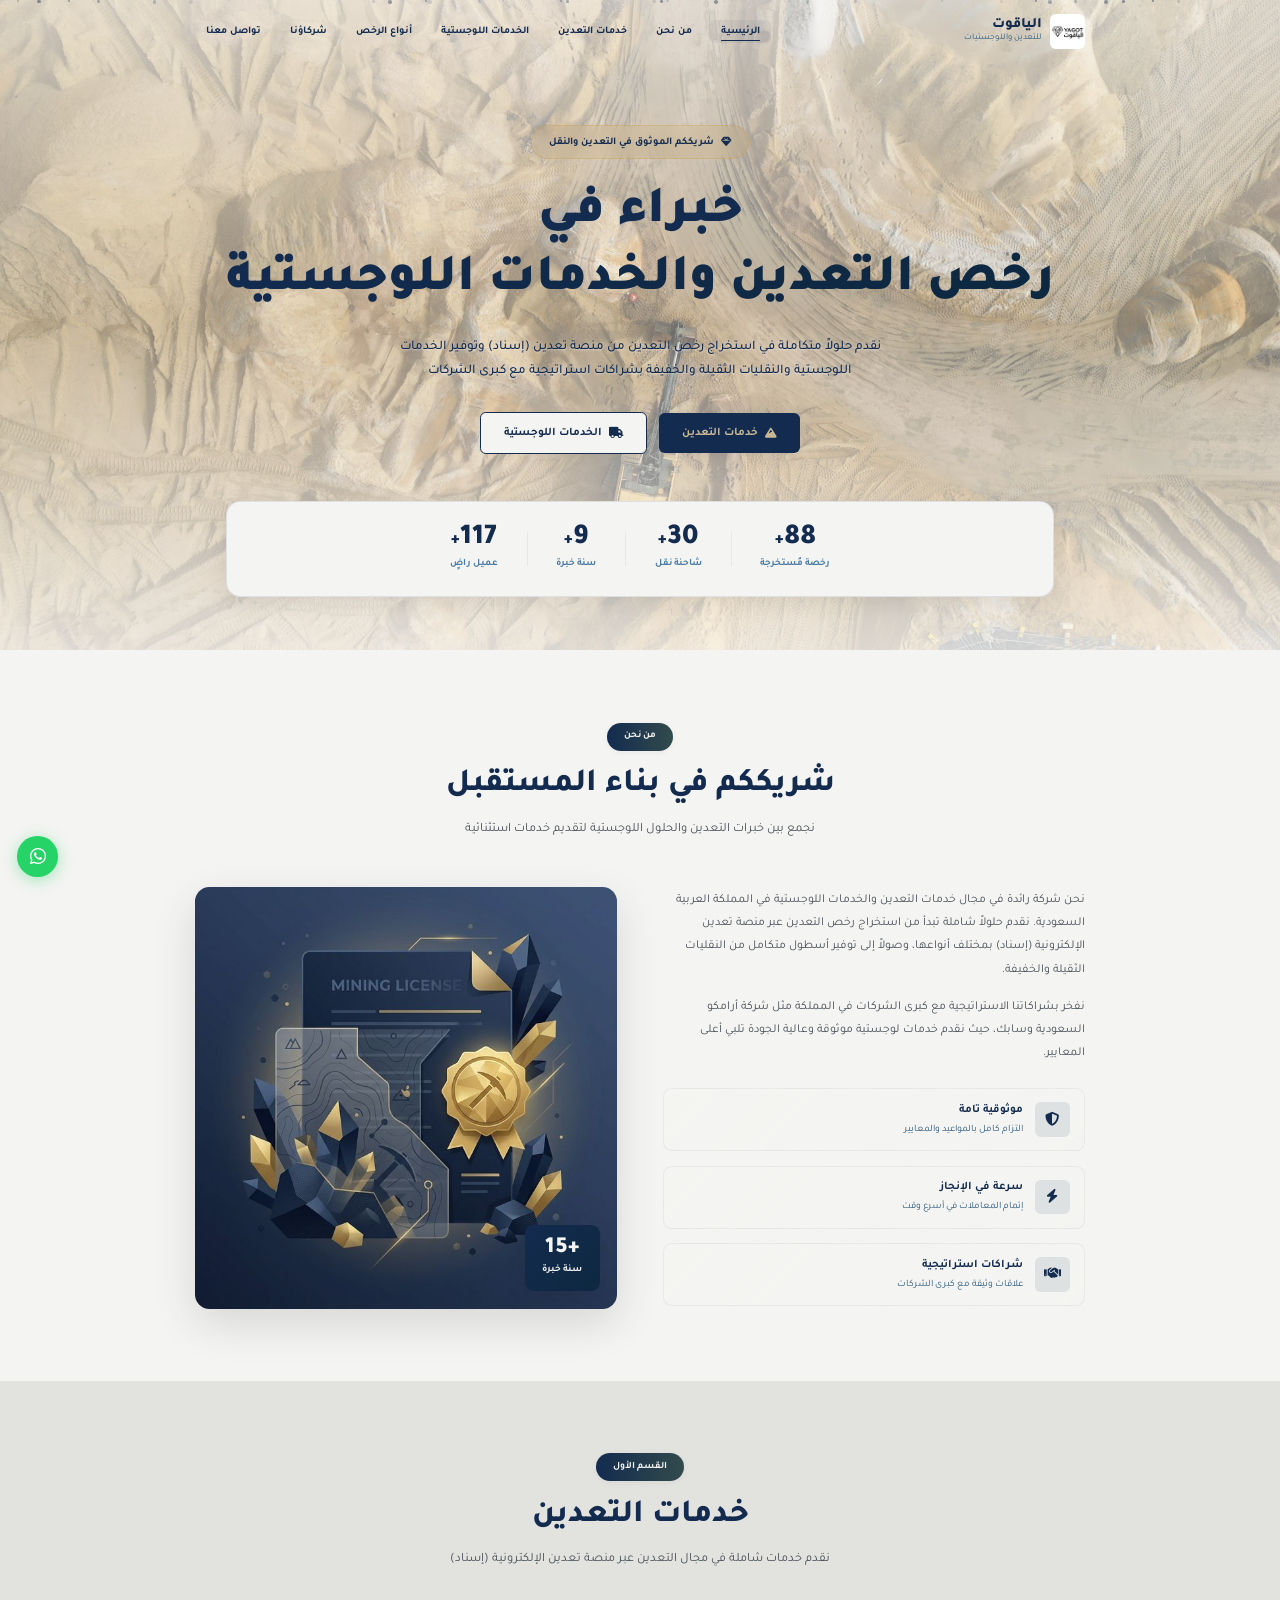
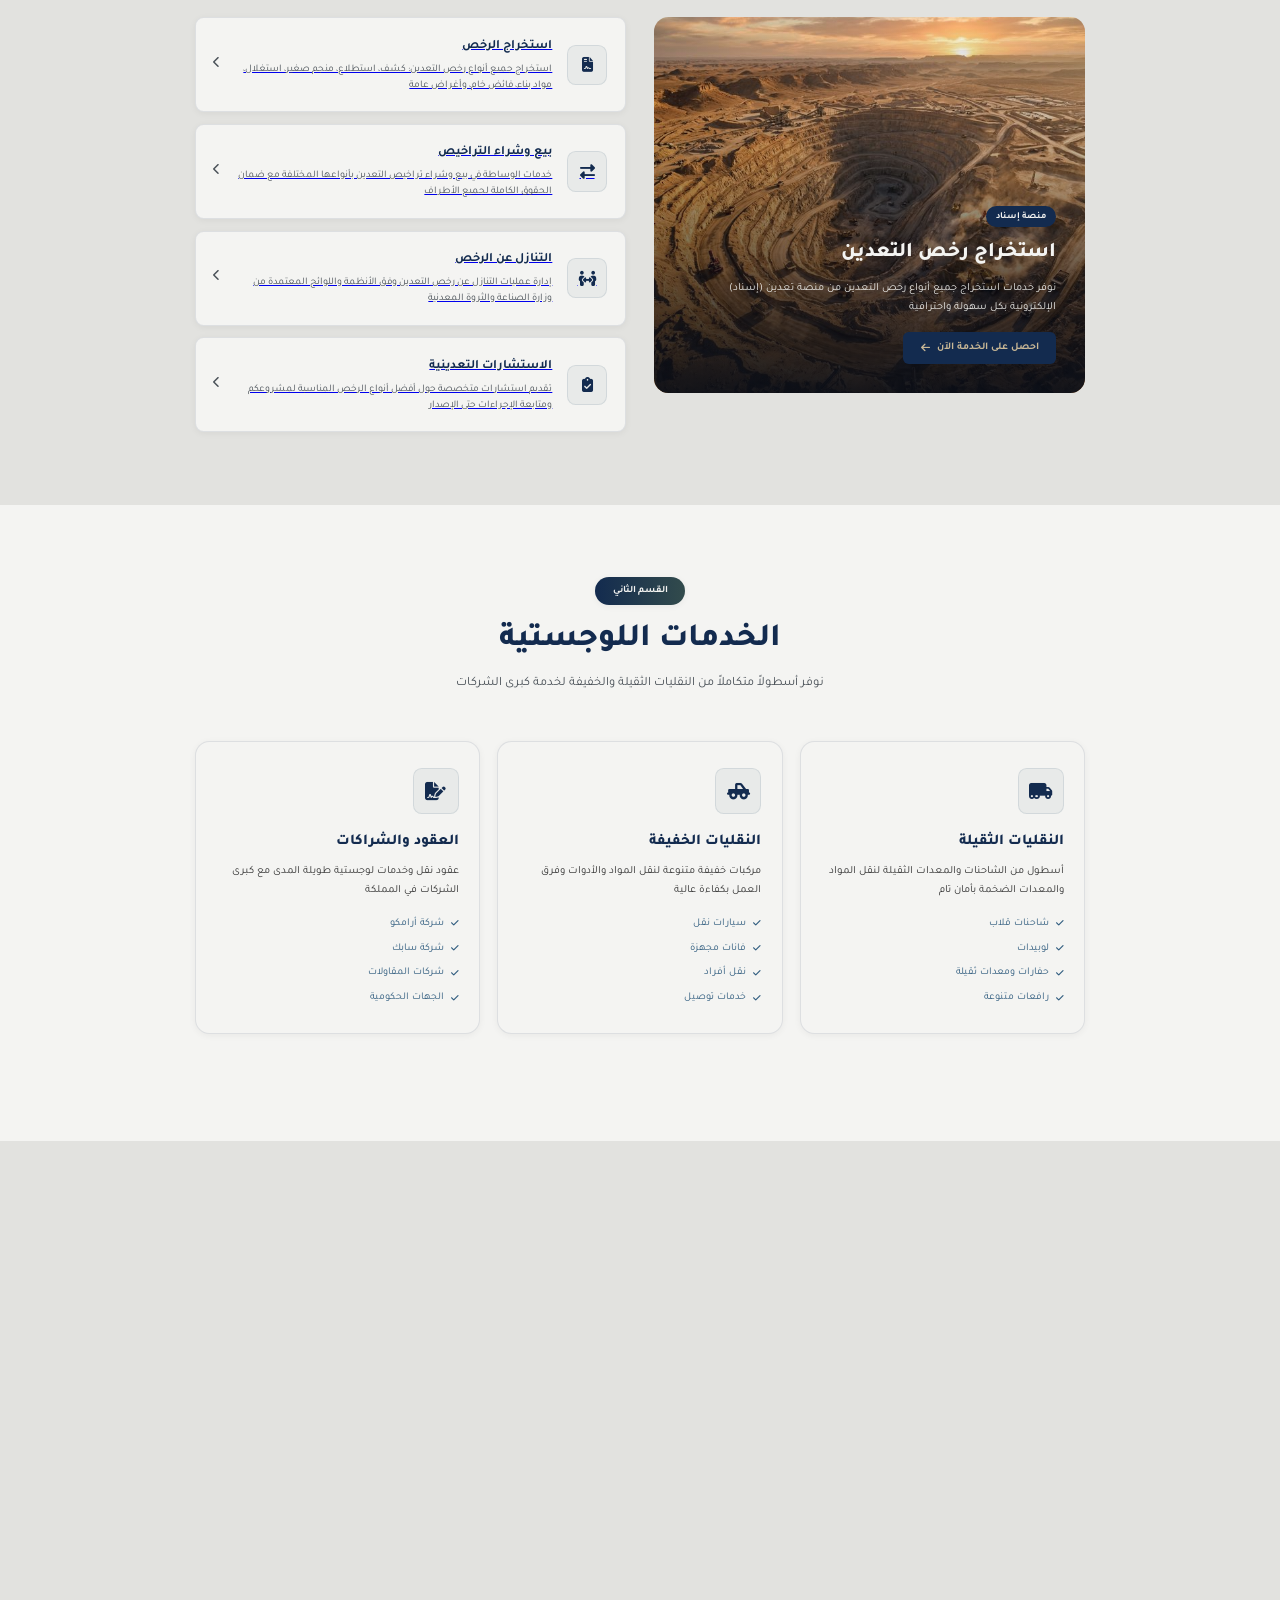
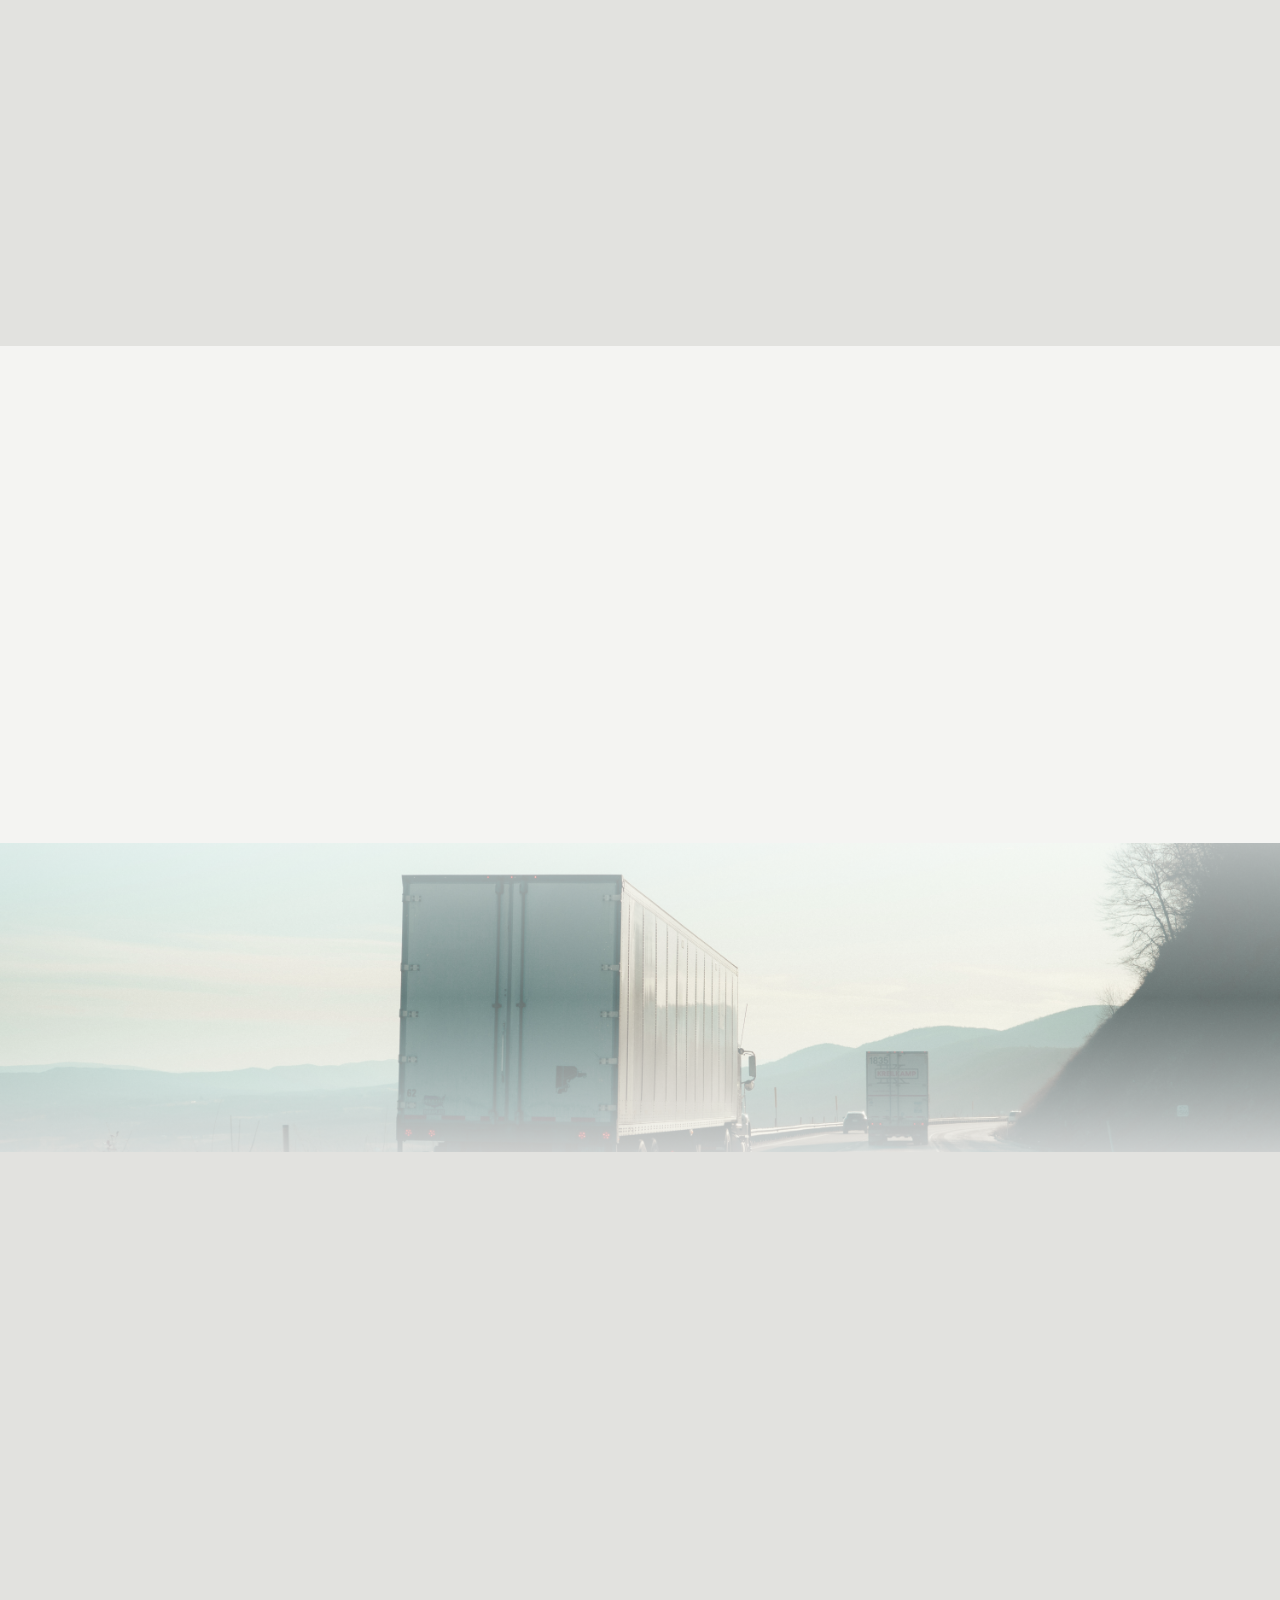
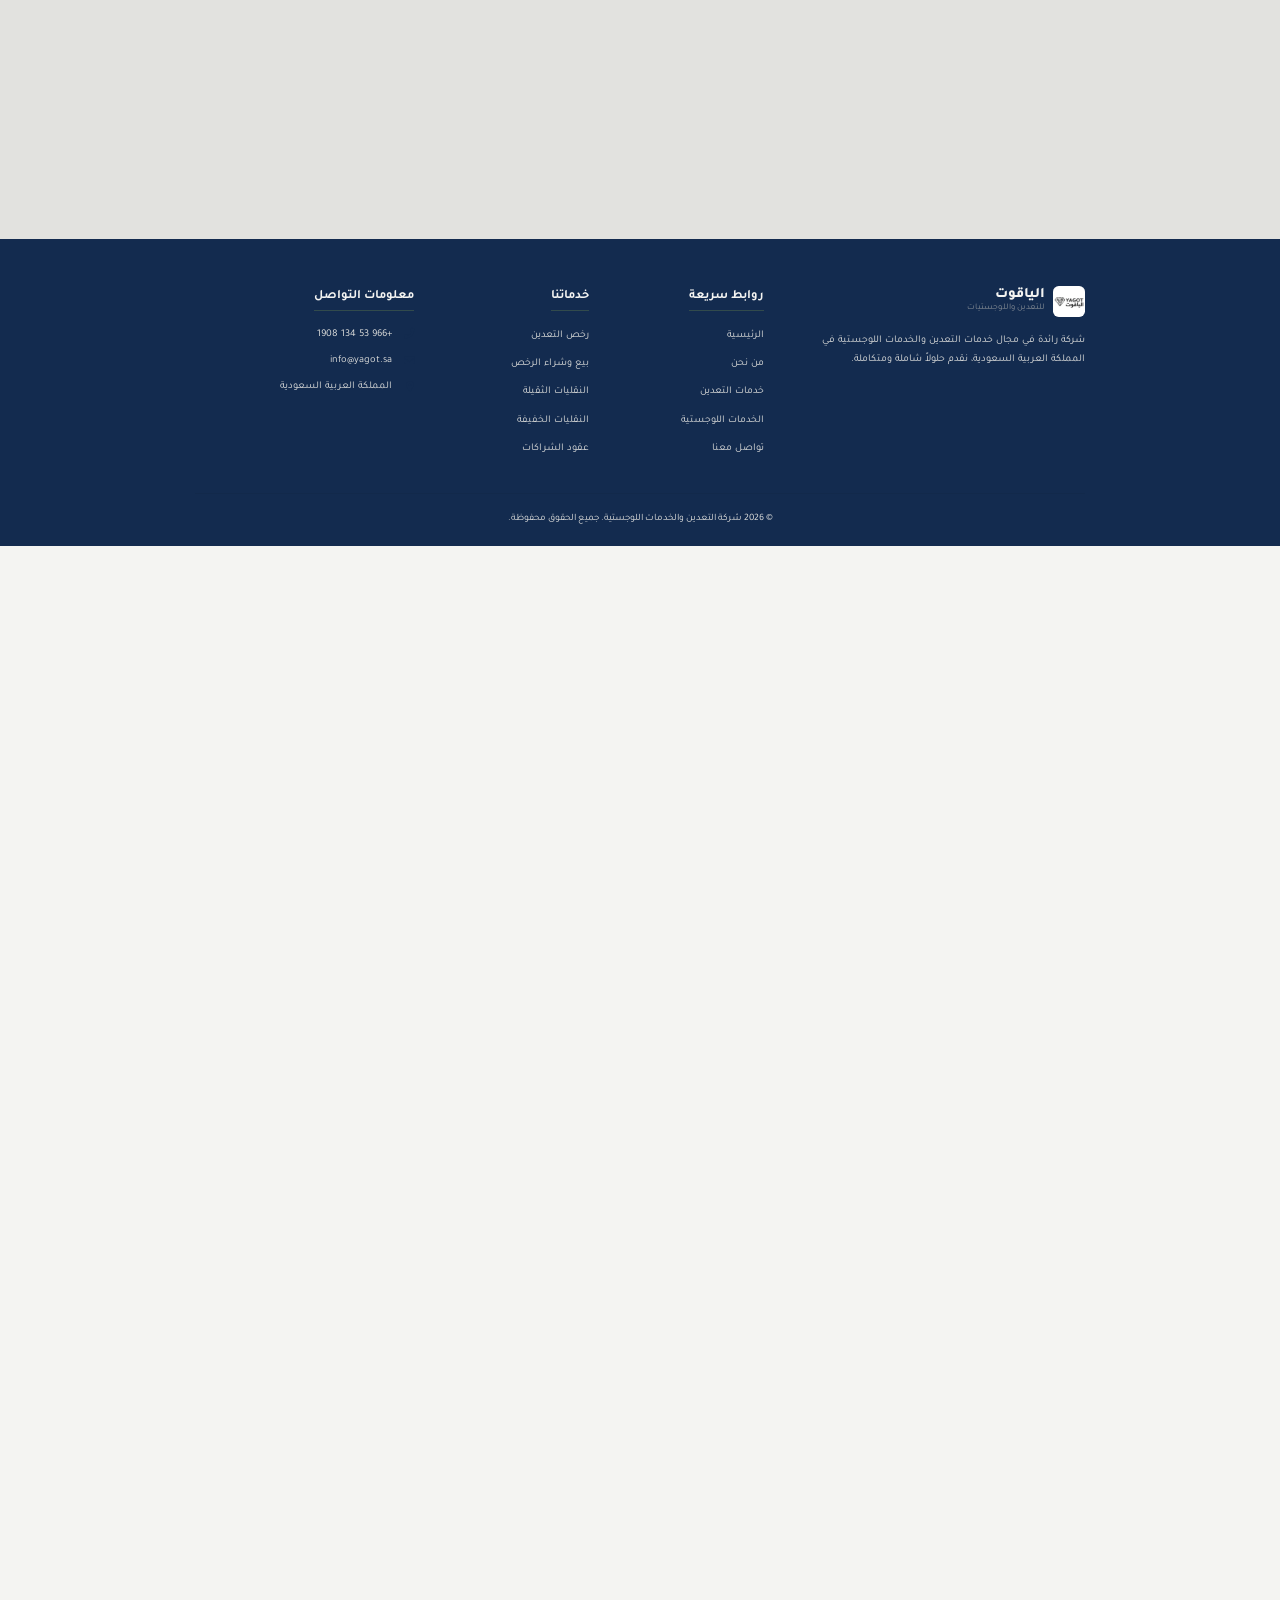
==== commit 88c54489: "Initial commit" ====
--- a/index.html
+++ b/index.html
@@ -458,7 +458,7 @@
         <div class="container cta-content" data-animate="fade-up">
             <h2>مستعد لبدء مشروعك التعديني؟</h2>
             <p>دعنا نساعدك في استخراج الرخص المناسبة وتوفير الحلول اللوجستية المتكاملة</p>
-            <div class="cta-actions">norag
+            <div class="cta-actions">
                 <a href="#contact" class="btn btn-primary btn-lg btn-glow">
                     <i class="fas fa-paper-plane"></i>
                     تواصل معنا الآن
--- a/style.css
+++ b/style.css
@@ -1136,7 +1136,6 @@
     inset: 0;
     background-size: cover;
     background-position: center;
-    background-attachment: fixed;
 }
 
 .cta-overlay {
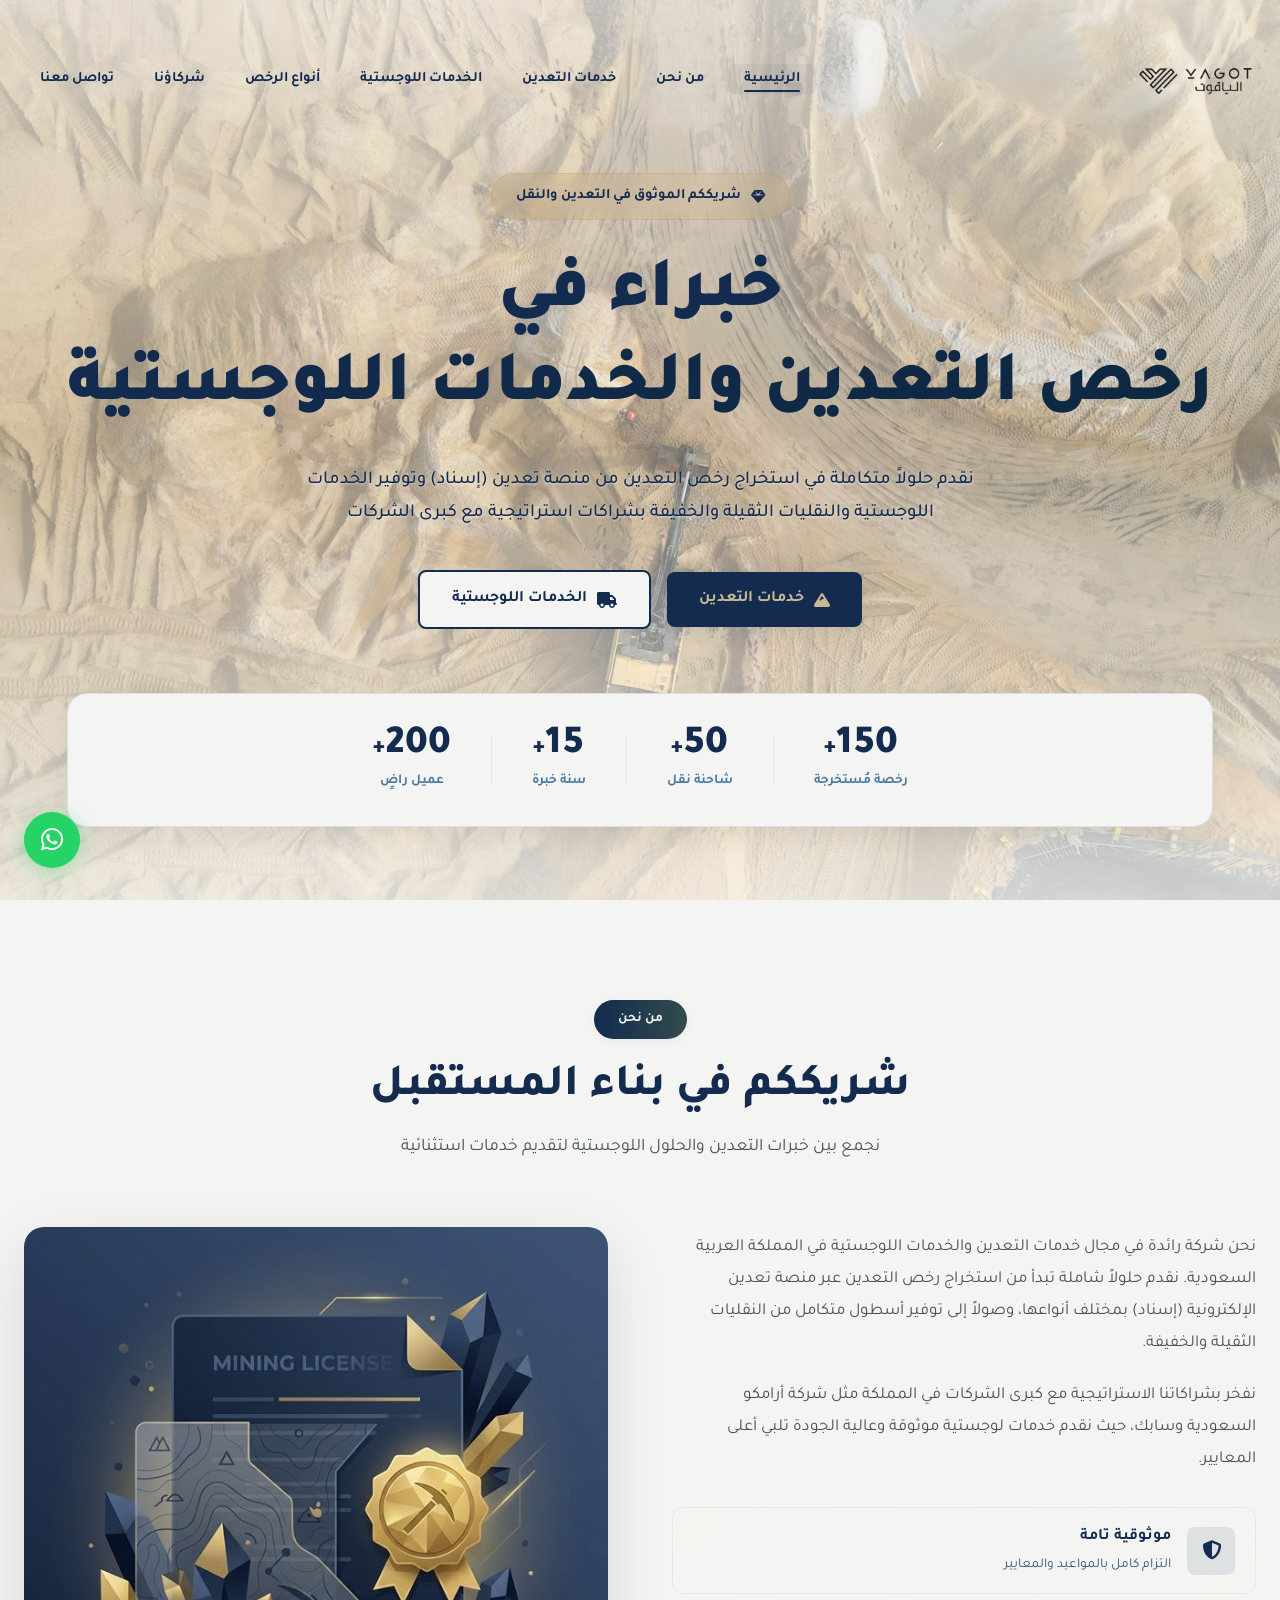
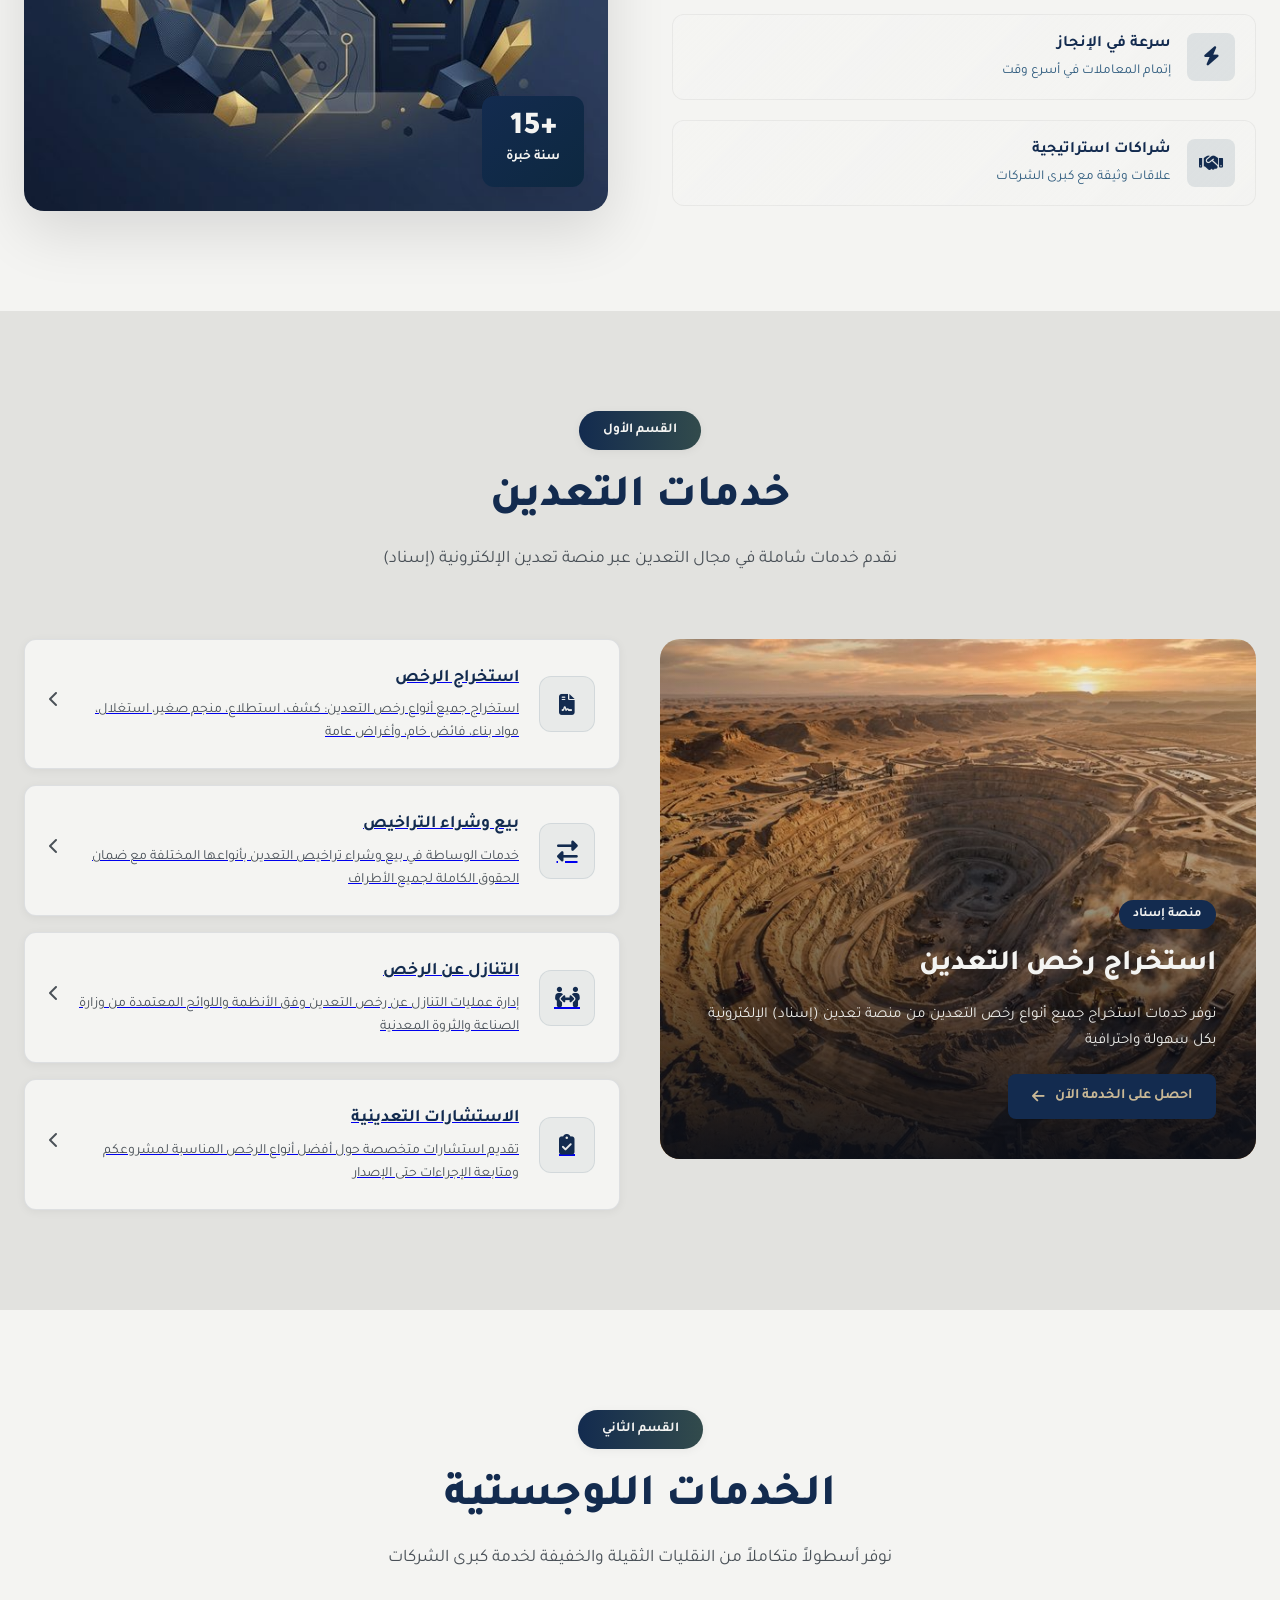
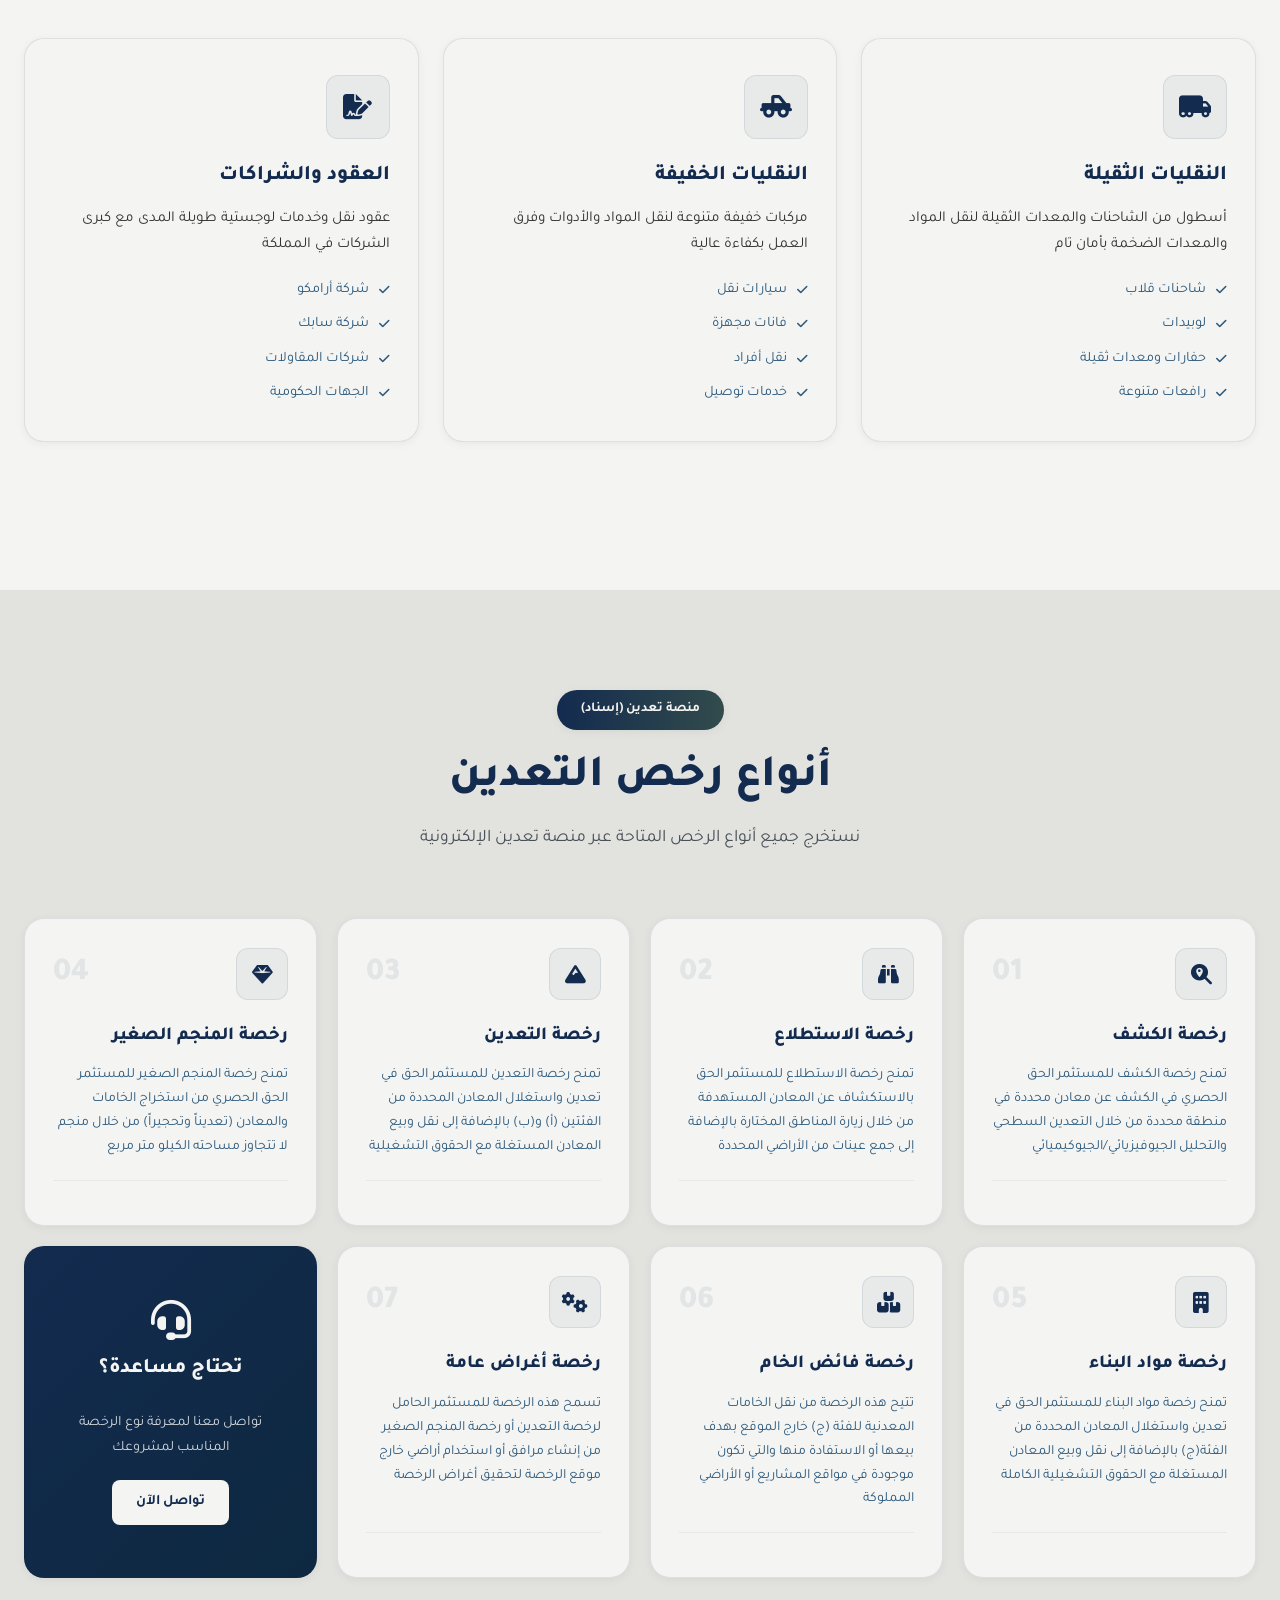
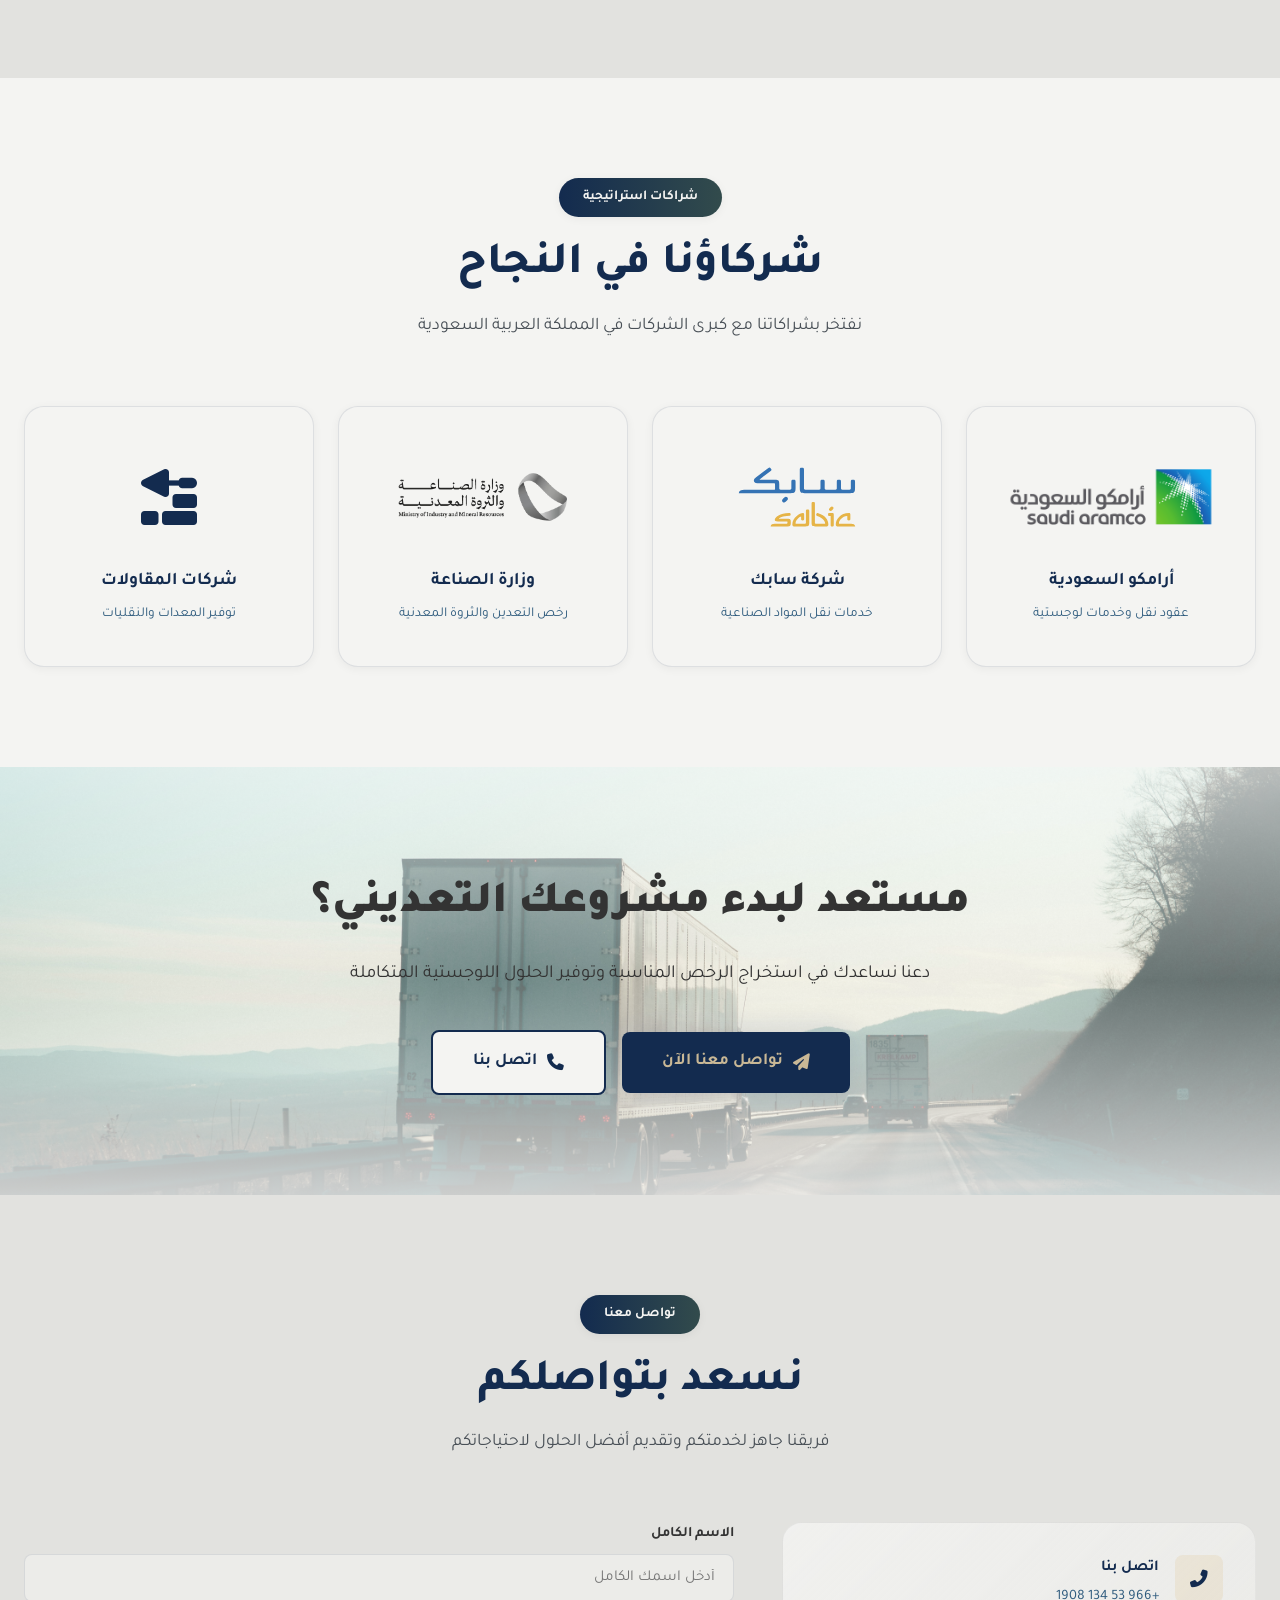
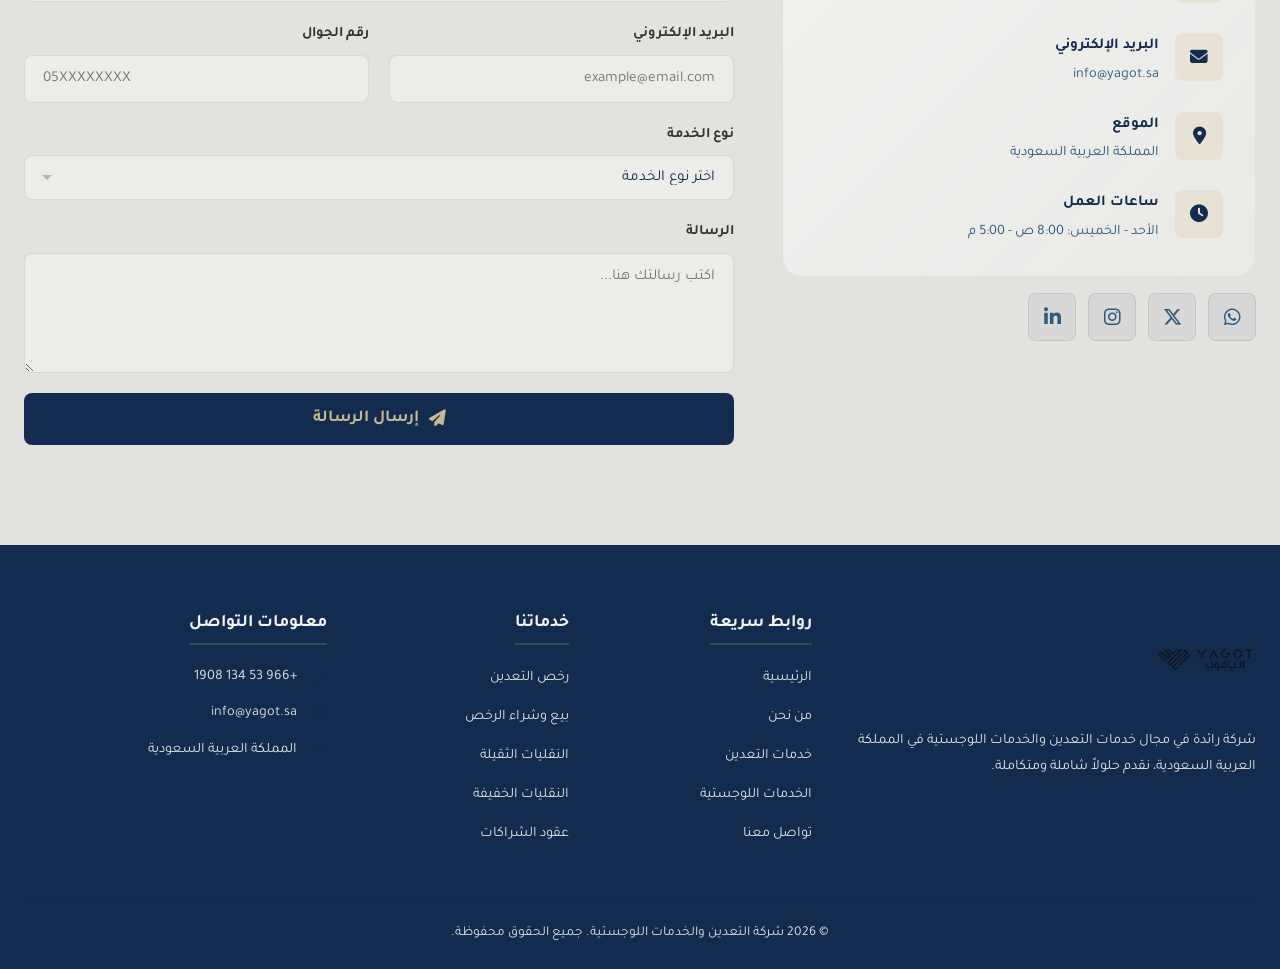
==== commit cd7e149b: "Initial commit" ====
--- a/index.html
+++ b/index.html
@@ -24,10 +24,6 @@
         <div class="container nav-container">
             <a href="#home" class="nav-logo">
                 <img src="assets/images/logo.png" alt="شعار الياقوت">
-                <div class="logo-text">
-                    <span class="logo-name">الياقوت</span>
-                    <span class="logo-tagline">للتعدين واللوجستيات</span>
-                </div>
             </a>
             <ul class="nav-links" id="navLinks">
                 <li><a href="#home" class="nav-link active">الرئيسية</a></li>
@@ -50,7 +46,7 @@
     <!-- Hero Section -->
     <section id="home" class="hero">
         <div class="hero-overlay"></div>
-        <div class="hero-particles" id="particles"></div>
+
         <div class="container hero-content">
             <div class="hero-badge" data-animate="fade-down">
                 <i class="fas fa-gem"></i>
@@ -587,10 +583,6 @@
                 <div class="footer-about">
                     <div class="footer-logo">
                         <img src="assets/images/logo.png" alt="شعار الياقوت">
-                        <div class="logo-text">
-                            <span class="logo-name">الياقوت</span>
-                            <span class="logo-tagline">للتعدين واللوجستيات</span>
-                        </div>
                     </div>
                     <p>شركة رائدة في مجال خدمات التعدين والخدمات اللوجستية في المملكة العربية السعودية، نقدم حلولاً
                         شاملة ومتكاملة.</p>
--- a/style.css
+++ b/style.css
@@ -5,21 +5,24 @@
 /* === CSS Variables === */
 :root {
     /* Primary Colors - Deep Navy & Hover (Updated per request) */
-    --primary: #132B4F; 
-    --primary-light: #324B4C; 
+    --primary: #132B4F;
+    --primary-light: #324B4C;
     --primary-dark: #0d2840;
     --primary-glow: rgba(19, 43, 79, 0.2);
 
     /* Light Palette - Backgrounds (Updated per request) */
-    --light-100: #F4F4F2; /* Creamy White background */
+    --light-100: #F4F4F2;
+    /* Creamy White background */
     --light-200: #ecece9;
     --light-300: #e2e2df;
     --light-400: #868e96;
     --light-500: #495057;
 
     /* Text Colors (Updated per request) */
-    --text-main: #333333; /* Very Dark Grey for readability */
-    --text-accent: #C9B896; /* Button text color */
+    --text-main: #333333;
+    /* Very Dark Grey for readability */
+    --text-accent: #C9B896;
+    /* Button text color */
 
     /* Dark Palette */
     --dark-900: #132B4F;
@@ -51,9 +54,9 @@
     --border-glass: rgba(0, 0, 0, 0.05);
 
     /* Shadows */
-    --shadow-sm: 0 2px 10px rgba(0,0,0,0.05);
-    --shadow-md: 0 8px 30px rgba(0,0,0,0.08);
-    --shadow-lg: 0 20px 60px rgba(0,0,0,0.12);
+    --shadow-sm: 0 2px 10px rgba(0, 0, 0, 0.05);
+    --shadow-md: 0 8px 30px rgba(0, 0, 0, 0.08);
+    --shadow-lg: 0 20px 60px rgba(0, 0, 0, 0.12);
     --shadow-glow: 0 0 30px rgba(19, 43, 79, 0.15);
 
     /* Border Radius */
@@ -69,20 +72,23 @@
     --transition-spring: 0.5s cubic-bezier(0.34, 1.56, 0.64, 1);
 }
 
-*, *::before, *::after {
+*,
+*::before,
+*::after {
     margin: 0;
     padding: 0;
     box-sizing: border-box;
 }
 
-section, .hero {
-    scroll-margin-top: 80px;
-}
-
-html, body {
+section,
+.hero {
+    scroll-margin-top: 160px;
+}
+
+html,
+body {
     scroll-behavior: smooth;
     font-size: 16px;
-    zoom: 0.85;
     overflow-x: hidden;
     width: 100%;
 }
@@ -96,7 +102,12 @@
     -webkit-font-smoothing: antialiased;
 }
 
-h1, h2, h3, h4, h5, h6 {
+h1,
+h2,
+h3,
+h4,
+h5,
+h6 {
     font-family: var(--font-primary);
     font-weight: 700;
 }
@@ -113,13 +124,16 @@
 ::-webkit-scrollbar {
     width: 8px;
 }
+
 ::-webkit-scrollbar-track {
     background: var(--dark-900);
 }
+
 ::-webkit-scrollbar-thumb {
     background: var(--dark-500);
     border-radius: 10px;
 }
+
 ::-webkit-scrollbar-thumb:hover {
     background: var(--primary);
 }
@@ -165,8 +179,8 @@
 }
 
 .nav-logo img {
-    width: 48px;
-    height: 48px;
+    width: 120px;
+    height: 120px;
     object-fit: contain;
     border-radius: var(--radius-sm);
 }
@@ -247,9 +261,11 @@
 .nav-toggle.active span:nth-child(1) {
     transform: rotate(45deg) translate(5px, 5px);
 }
+
 .nav-toggle.active span:nth-child(2) {
     opacity: 0;
 }
+
 .nav-toggle.active span:nth-child(3) {
     transform: rotate(-45deg) translate(5px, -5px);
 }
@@ -275,21 +291,14 @@
 .hero-overlay {
     position: absolute;
     inset: 0;
-    background: linear-gradient(
-        180deg,
-        rgba(255, 255, 255, 0.7) 0%,
-        rgba(255, 255, 255, 0.4) 50%,
-        rgba(255, 255, 255, 0.8) 100%
-    );
+    background: linear-gradient(180deg,
+            rgba(255, 255, 255, 0.7) 0%,
+            rgba(255, 255, 255, 0.4) 50%,
+            rgba(255, 255, 255, 0.8) 100%);
     z-index: 1;
 }
 
-.hero-particles {
-    position: absolute;
-    inset: 0;
-    z-index: 2;
-    pointer-events: none;
-}
+
 
 .hero-content {
     position: relative;
@@ -429,8 +438,15 @@
 }
 
 @keyframes float-down {
-    0%, 100% { transform: translateY(0); }
-    50% { transform: translateY(8px); }
+
+    0%,
+    100% {
+        transform: translateY(0);
+    }
+
+    50% {
+        transform: translateY(8px);
+    }
 }
 
 /* =====================================================
@@ -506,7 +522,8 @@
 }
 
 .section-dark {
-    background: var(--light-300); /* Beige background like the box in the image */
+    background: var(--light-300);
+    /* Beige background like the box in the image */
 }
 
 .section-header {
@@ -682,7 +699,7 @@
 .mining-card-overlay {
     position: absolute;
     inset: 0;
-    background: linear-gradient(to top, rgba(10,14,23,0.95) 0%, rgba(10,14,23,0.3) 60%, transparent 100%);
+    background: linear-gradient(to top, rgba(10, 14, 23, 0.95) 0%, rgba(10, 14, 23, 0.3) 60%, transparent 100%);
     display: flex;
     align-items: flex-end;
     padding: 40px;
@@ -833,7 +850,7 @@
     margin-bottom: 12px;
 }
 
-.logistics-card > p {
+.logistics-card>p {
     color: var(--dark-700);
     font-size: 0.95rem;
     margin-bottom: 20px;
@@ -866,7 +883,7 @@
     right: -50%;
     width: 200%;
     height: 200%;
-    background: radial-gradient(circle, rgba(200,146,42,0.05) 0%, transparent 70%);
+    background: radial-gradient(circle, rgba(200, 146, 42, 0.05) 0%, transparent 70%);
     opacity: 0;
     transition: opacity var(--transition-slow);
     pointer-events: none;
@@ -893,7 +910,7 @@
 .logistics-image-overlay {
     position: absolute;
     inset: 0;
-    background: linear-gradient(to top, rgba(10,14,23,0.9) 0%, rgba(10,14,23,0.2) 60%, transparent 100%);
+    background: linear-gradient(to top, rgba(10, 14, 23, 0.9) 0%, rgba(10, 14, 23, 0.2) 60%, transparent 100%);
     display: flex;
     align-items: flex-end;
     padding: 40px;
@@ -1141,12 +1158,10 @@
 .cta-overlay {
     position: absolute;
     inset: 0;
-    background: linear-gradient(
-        180deg,
-        rgba(255, 255, 255, 0.7) 0%,
-        rgba(255, 255, 255, 0.4) 50%,
-        rgba(255, 255, 255, 0.8) 100%
-    );
+    background: linear-gradient(180deg,
+            rgba(255, 255, 255, 0.7) 0%,
+            rgba(255, 255, 255, 0.4) 50%,
+            rgba(255, 255, 255, 0.8) 100%);
 }
 
 .cta-content {
@@ -1359,8 +1374,8 @@
 }
 
 .footer-logo img {
-    width: 44px;
-    height: 44px;
+    width: 100px;
+    height: 100px;
     object-fit: contain;
     border-radius: var(--radius-sm);
 }
@@ -1502,8 +1517,15 @@
 }
 
 @keyframes whatsapp-pulse {
-    0%, 100% { box-shadow: 0 4px 20px rgba(37, 211, 102, 0.4); }
-    50% { box-shadow: 0 4px 30px rgba(37, 211, 102, 0.6); }
+
+    0%,
+    100% {
+        box-shadow: 0 4px 20px rgba(37, 211, 102, 0.4);
+    }
+
+    50% {
+        box-shadow: 0 4px 30px rgba(37, 211, 102, 0.6);
+    }
 }
 
 /* =====================================================
@@ -1547,33 +1569,7 @@
     transform: translateX(0);
 }
 
-/* Particle styles */
-.particle {
-    position: absolute;
-    width: 3px;
-    height: 3px;
-    background: var(--primary);
-    border-radius: 50%;
-    opacity: 0;
-    animation: particle-float linear infinite;
-}
-
-@keyframes particle-float {
-    0% {
-        opacity: 0;
-        transform: translateY(100vh) scale(0);
-    }
-    10% {
-        opacity: 0.6;
-    }
-    90% {
-        opacity: 0.3;
-    }
-    100% {
-        opacity: 0;
-        transform: translateY(-100px) scale(1);
-    }
-}
+
 
 /* =====================================================
    RESPONSIVE DESIGN
@@ -1760,4 +1756,4 @@
     .mining-card-content h3 {
         font-size: 1.4rem;
     }
-}
+}
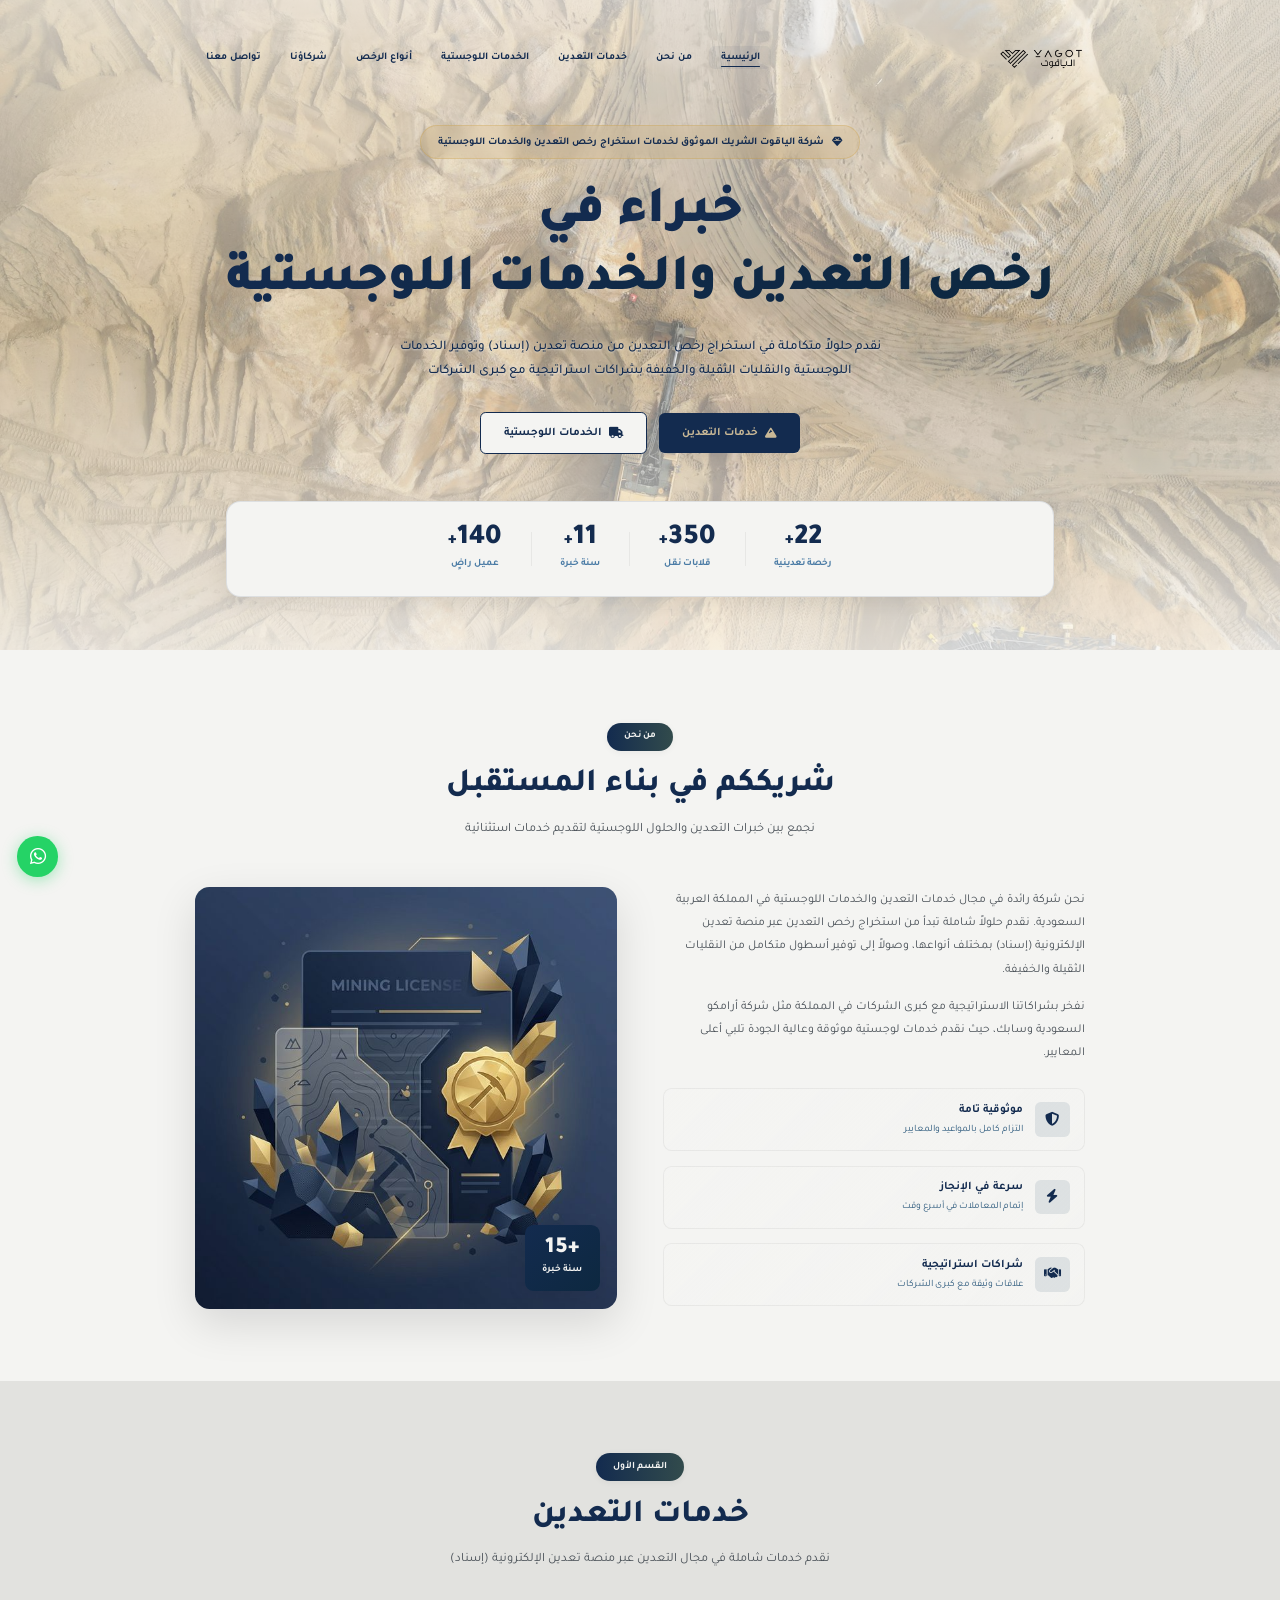
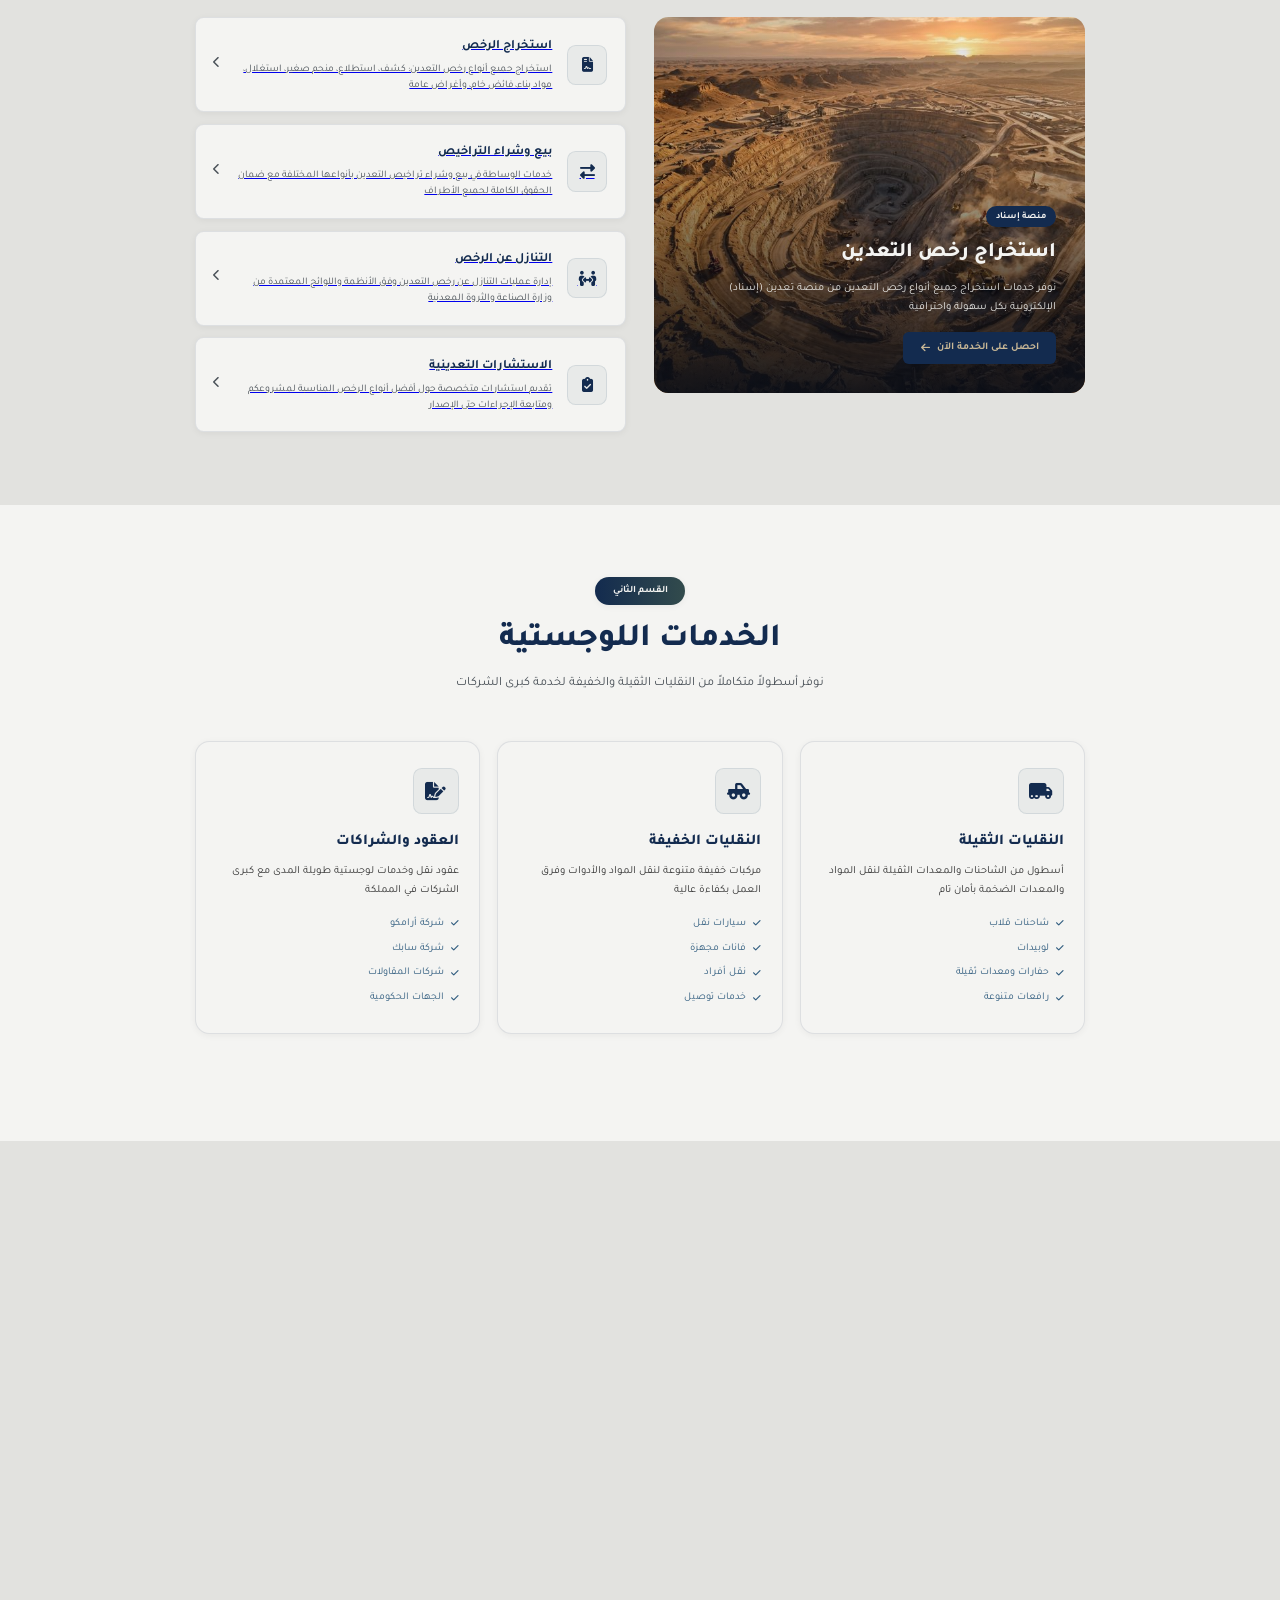
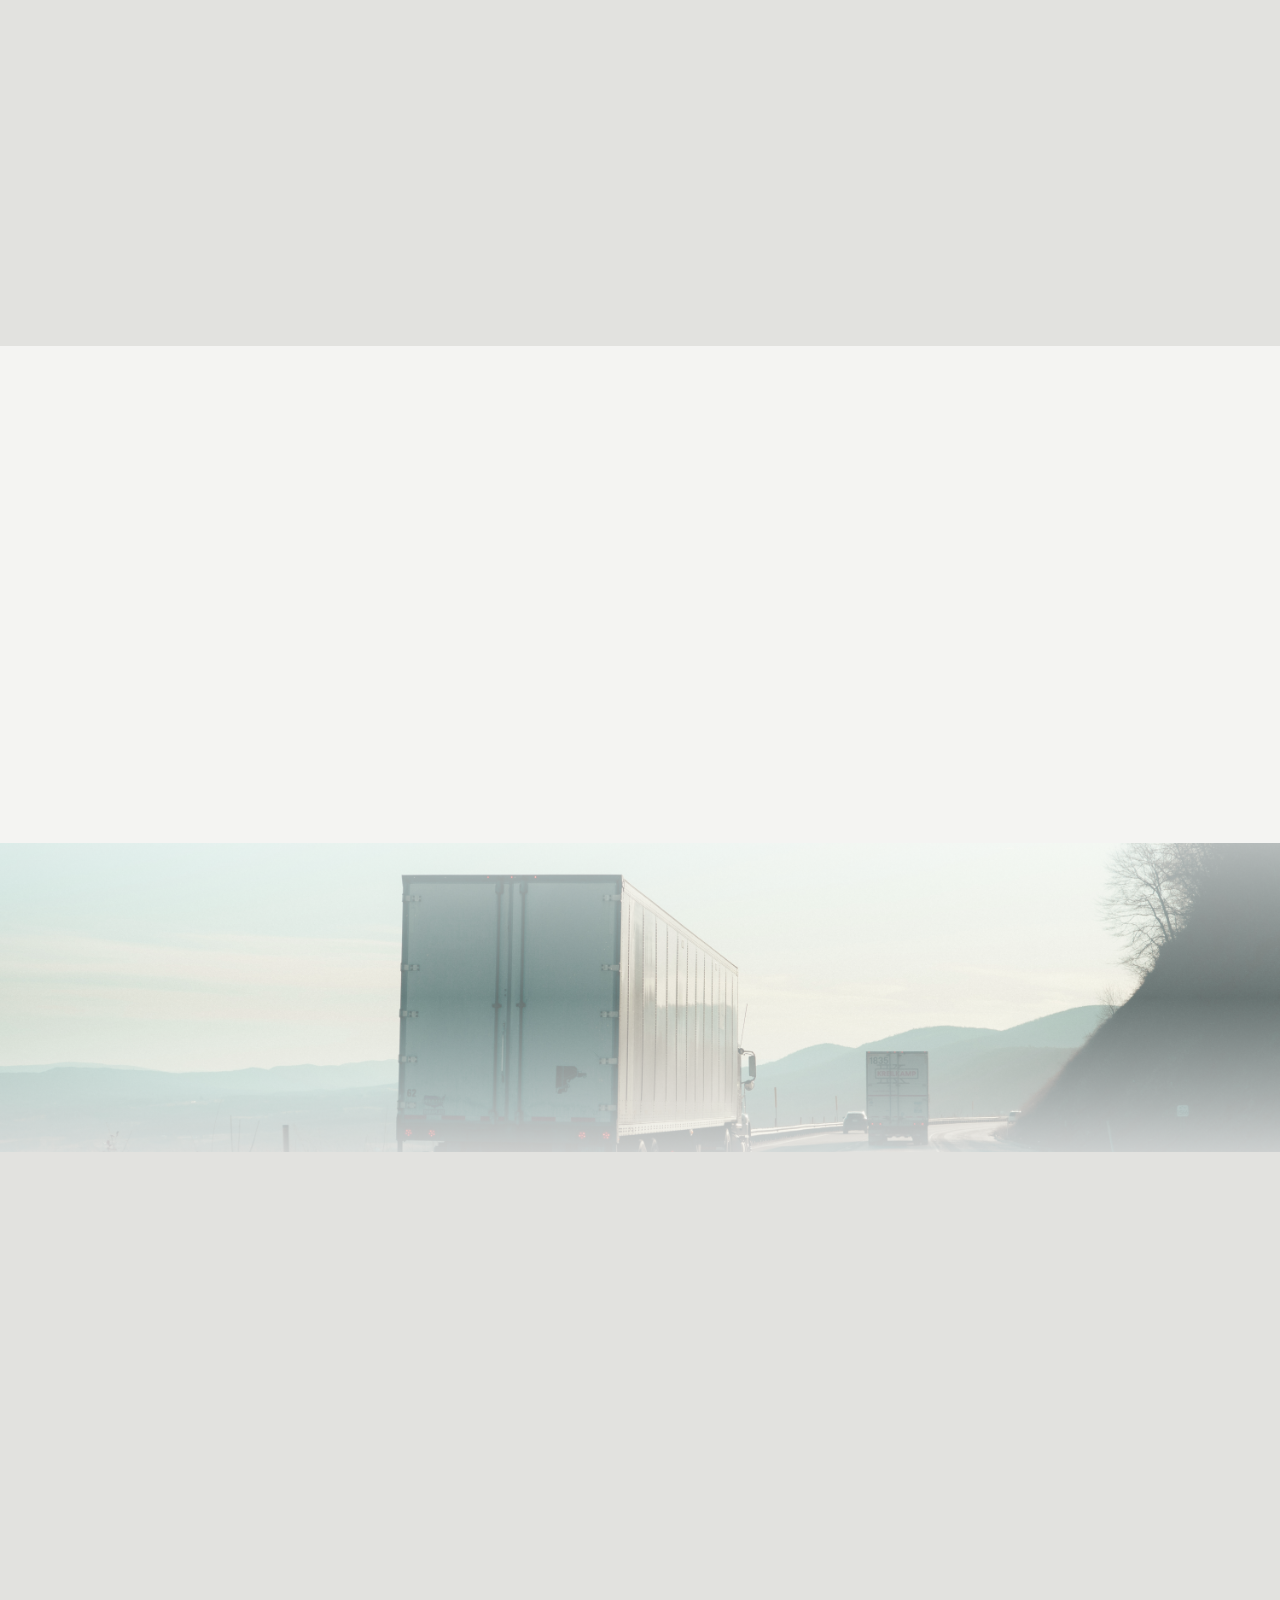
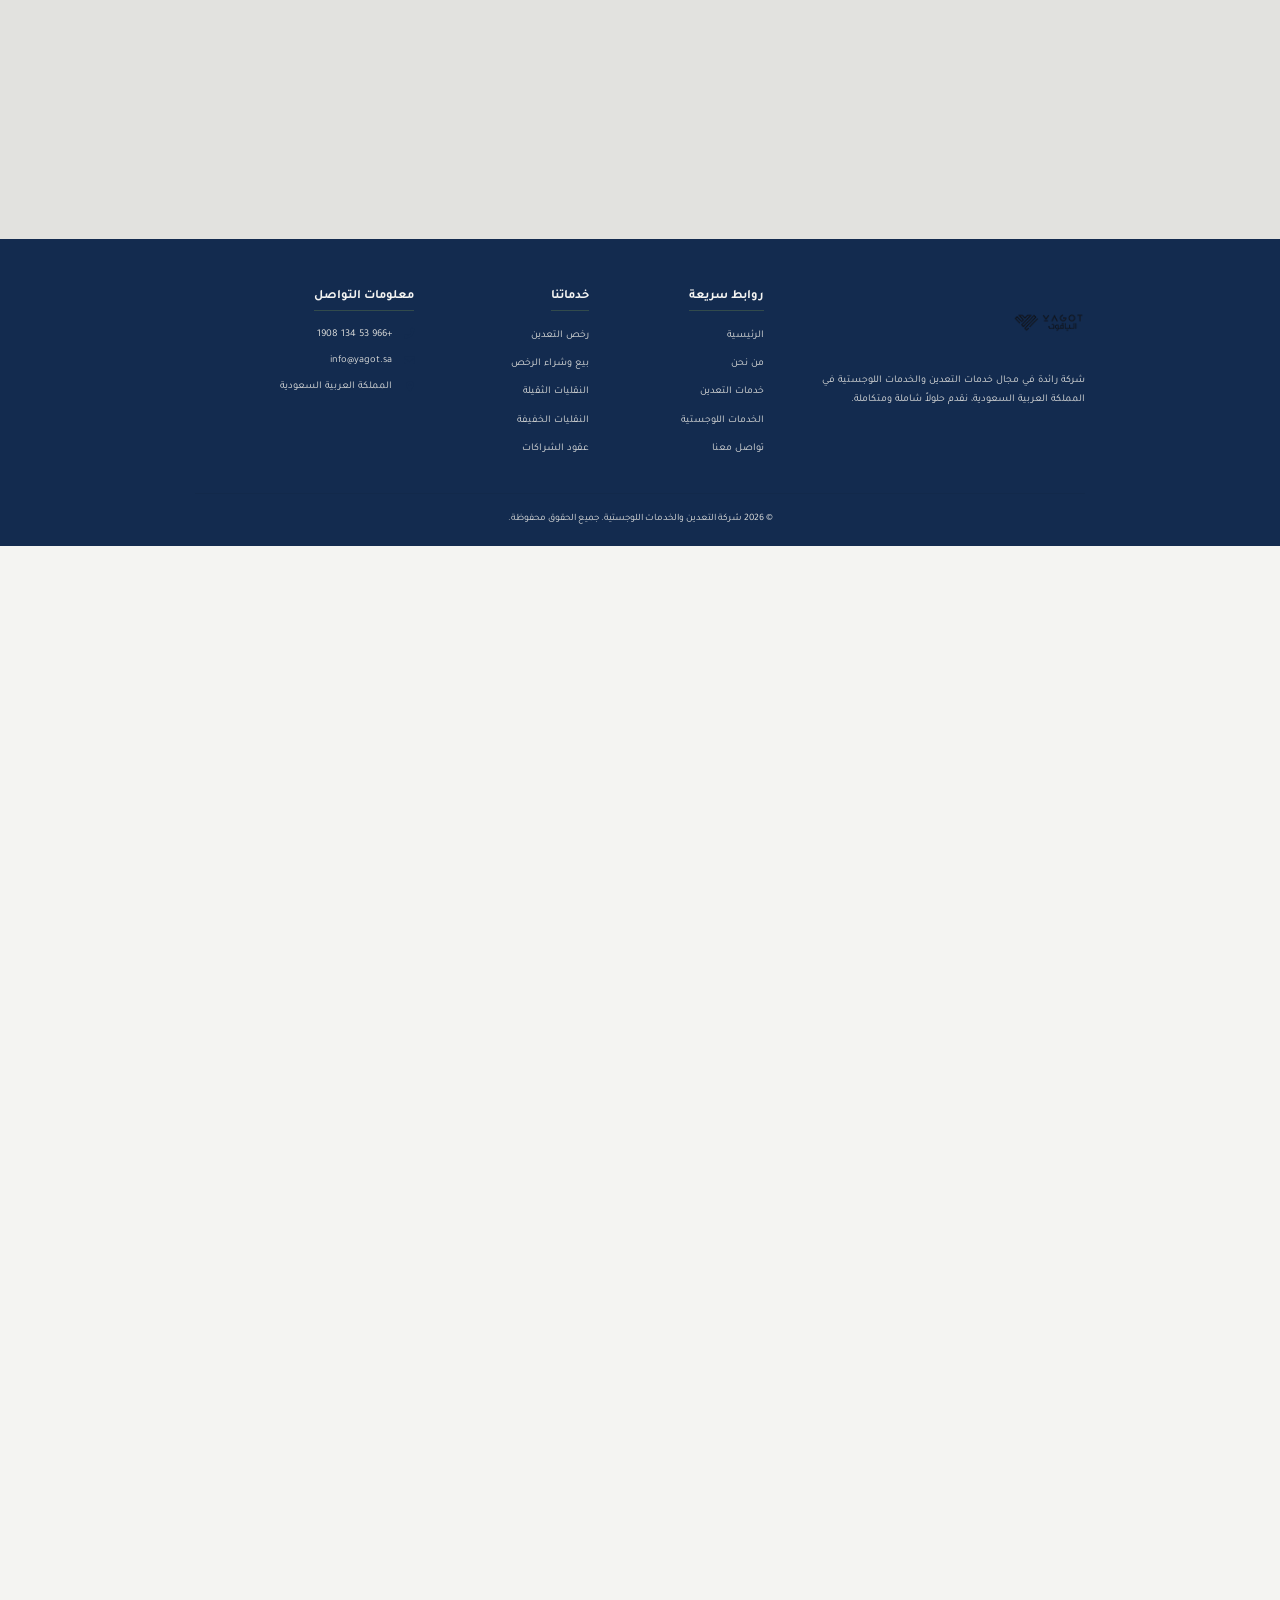
==== commit b3d8f2e4: "Initial commit" ====
--- a/index.html
+++ b/index.html
@@ -50,7 +50,7 @@
         <div class="container hero-content">
             <div class="hero-badge" data-animate="fade-down">
                 <i class="fas fa-gem"></i>
-                <span>شريككم الموثوق في التعدين والنقل</span>
+                <span> شركة الياقوت الشريك الموثوق لخدمات استخراج رخص التعدين والخدمات اللوجستية</span>
             </div>
             <h1 class="hero-title" data-animate="fade-up">
                 <span class="hero-title-line">خبراء في</span>
@@ -72,13 +72,13 @@
             </div>
             <div class="hero-stats" data-animate="fade-up" data-delay="600">
                 <div class="stat-item">
-                    <div class="stat-number" data-count="150">0</div>
-                    <div class="stat-label">رخصة مُستخرجة</div>
+                    <div class="stat-number" data-count="31">0</div>
+                    <div class="stat-label">رخصة تعدينية</div>
                 </div>
                 <div class="stat-divider"></div>
                 <div class="stat-item">
-                    <div class="stat-number" data-count="50">0</div>
-                    <div class="stat-label">شاحنة نقل</div>
+                    <div class="stat-number" data-count="500">0</div>
+                    <div class="stat-label">قلابات نقل</div>
                 </div>
                 <div class="stat-divider"></div>
                 <div class="stat-item">
--- a/style.css
+++ b/style.css
@@ -89,6 +89,7 @@
 body {
     scroll-behavior: smooth;
     font-size: 16px;
+    zoom: 0.85;
     overflow-x: hidden;
     width: 100%;
 }
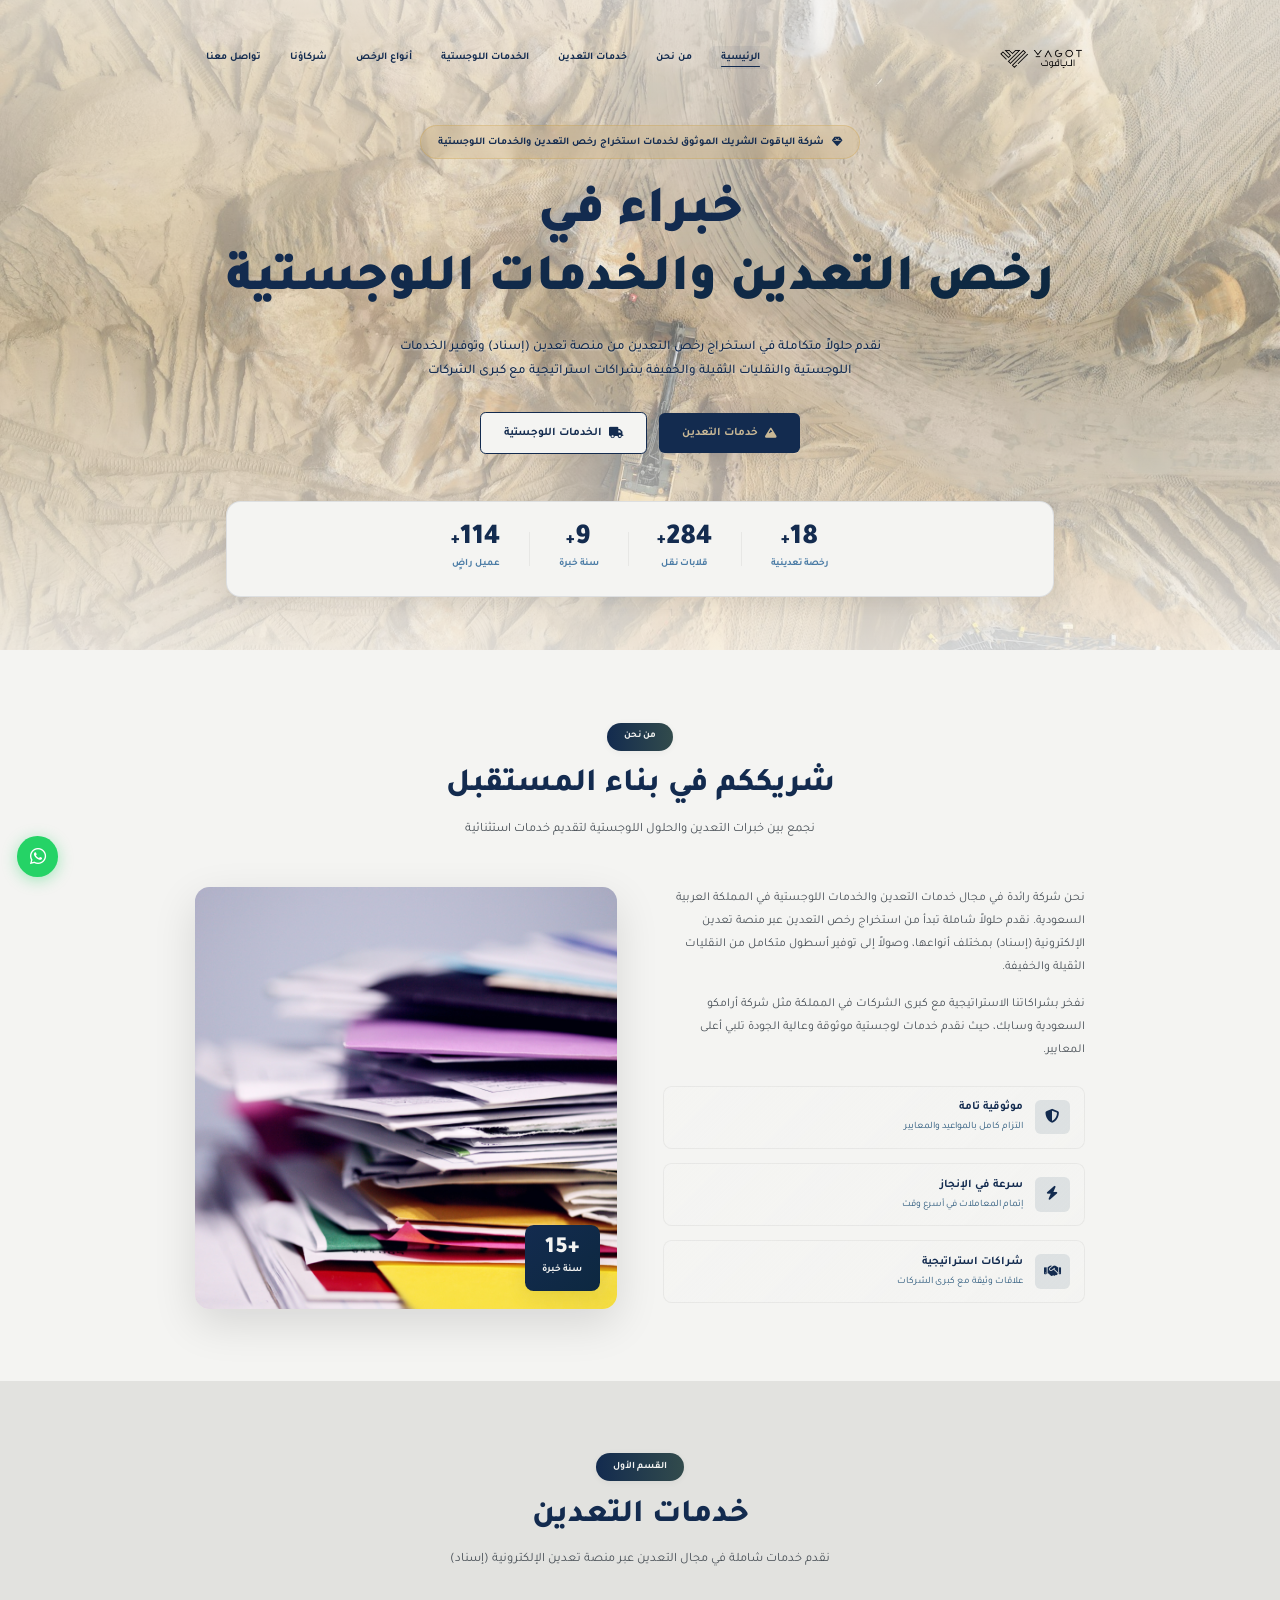
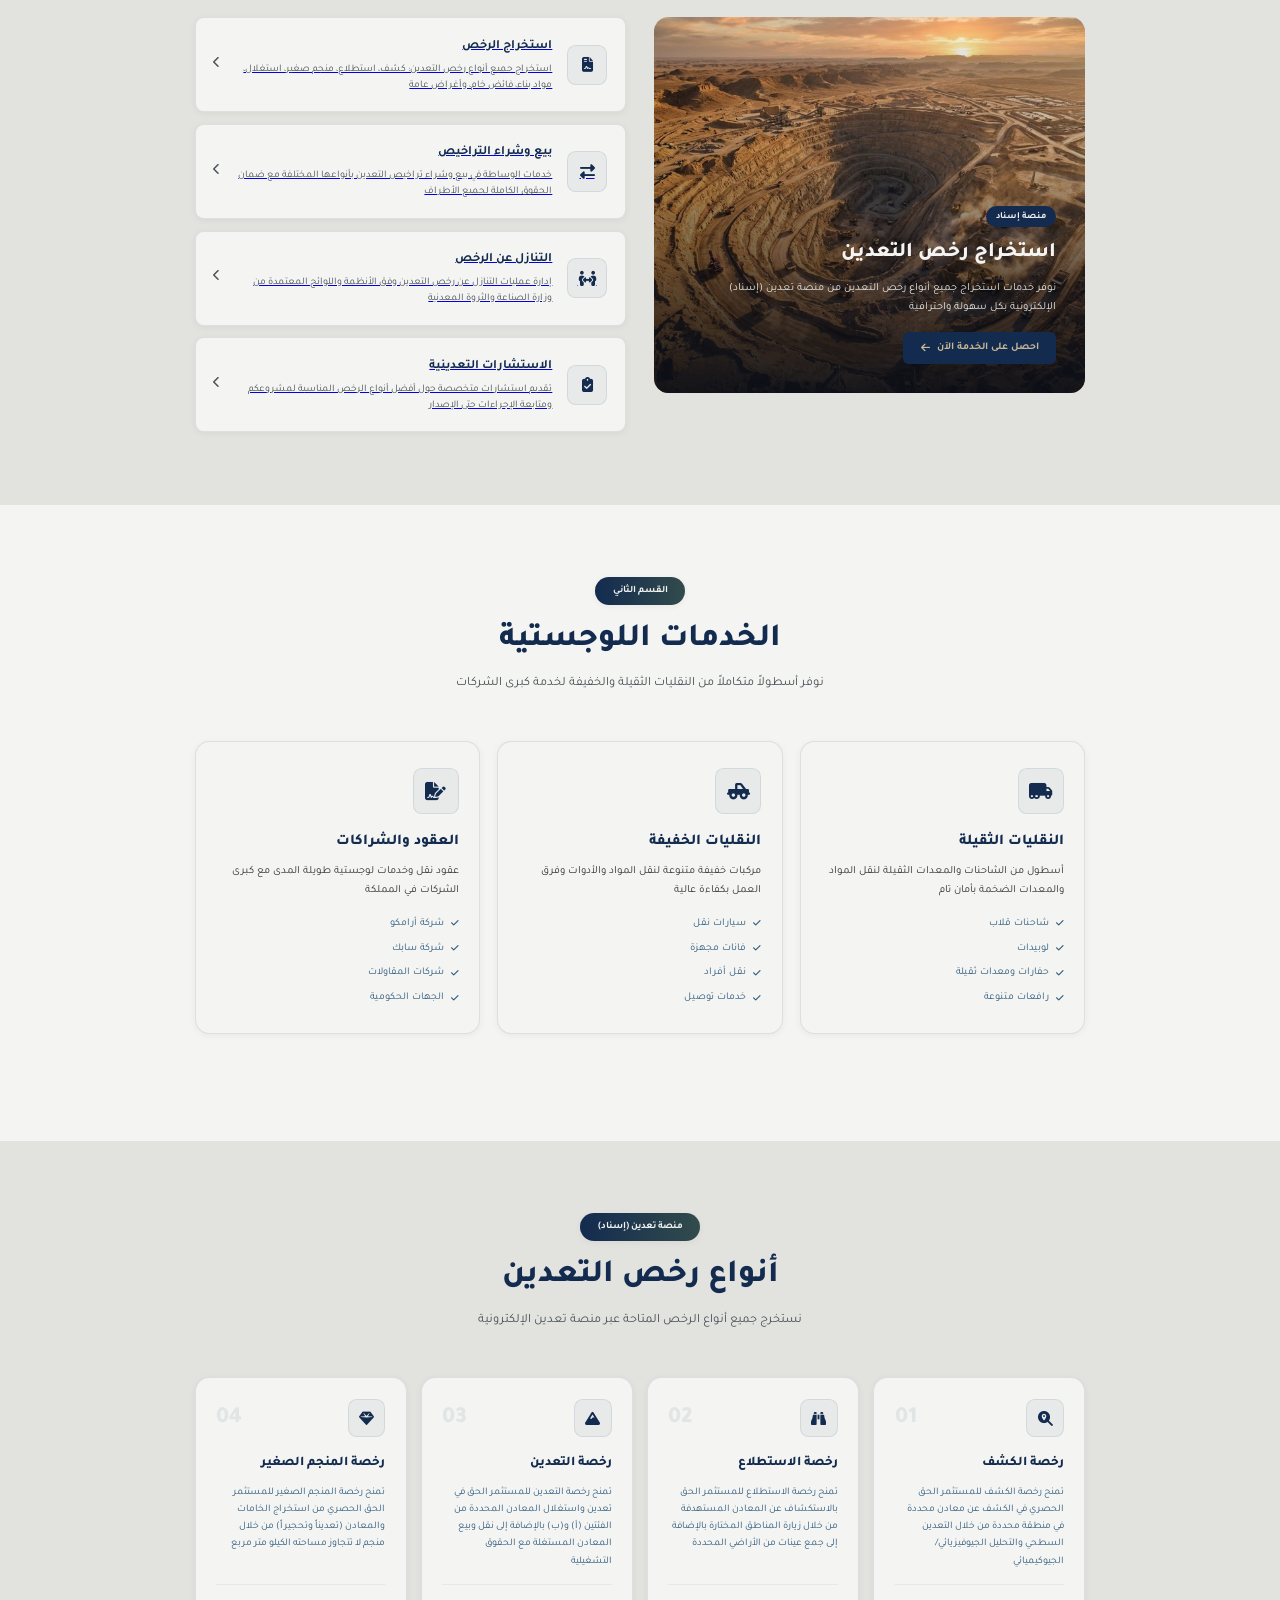
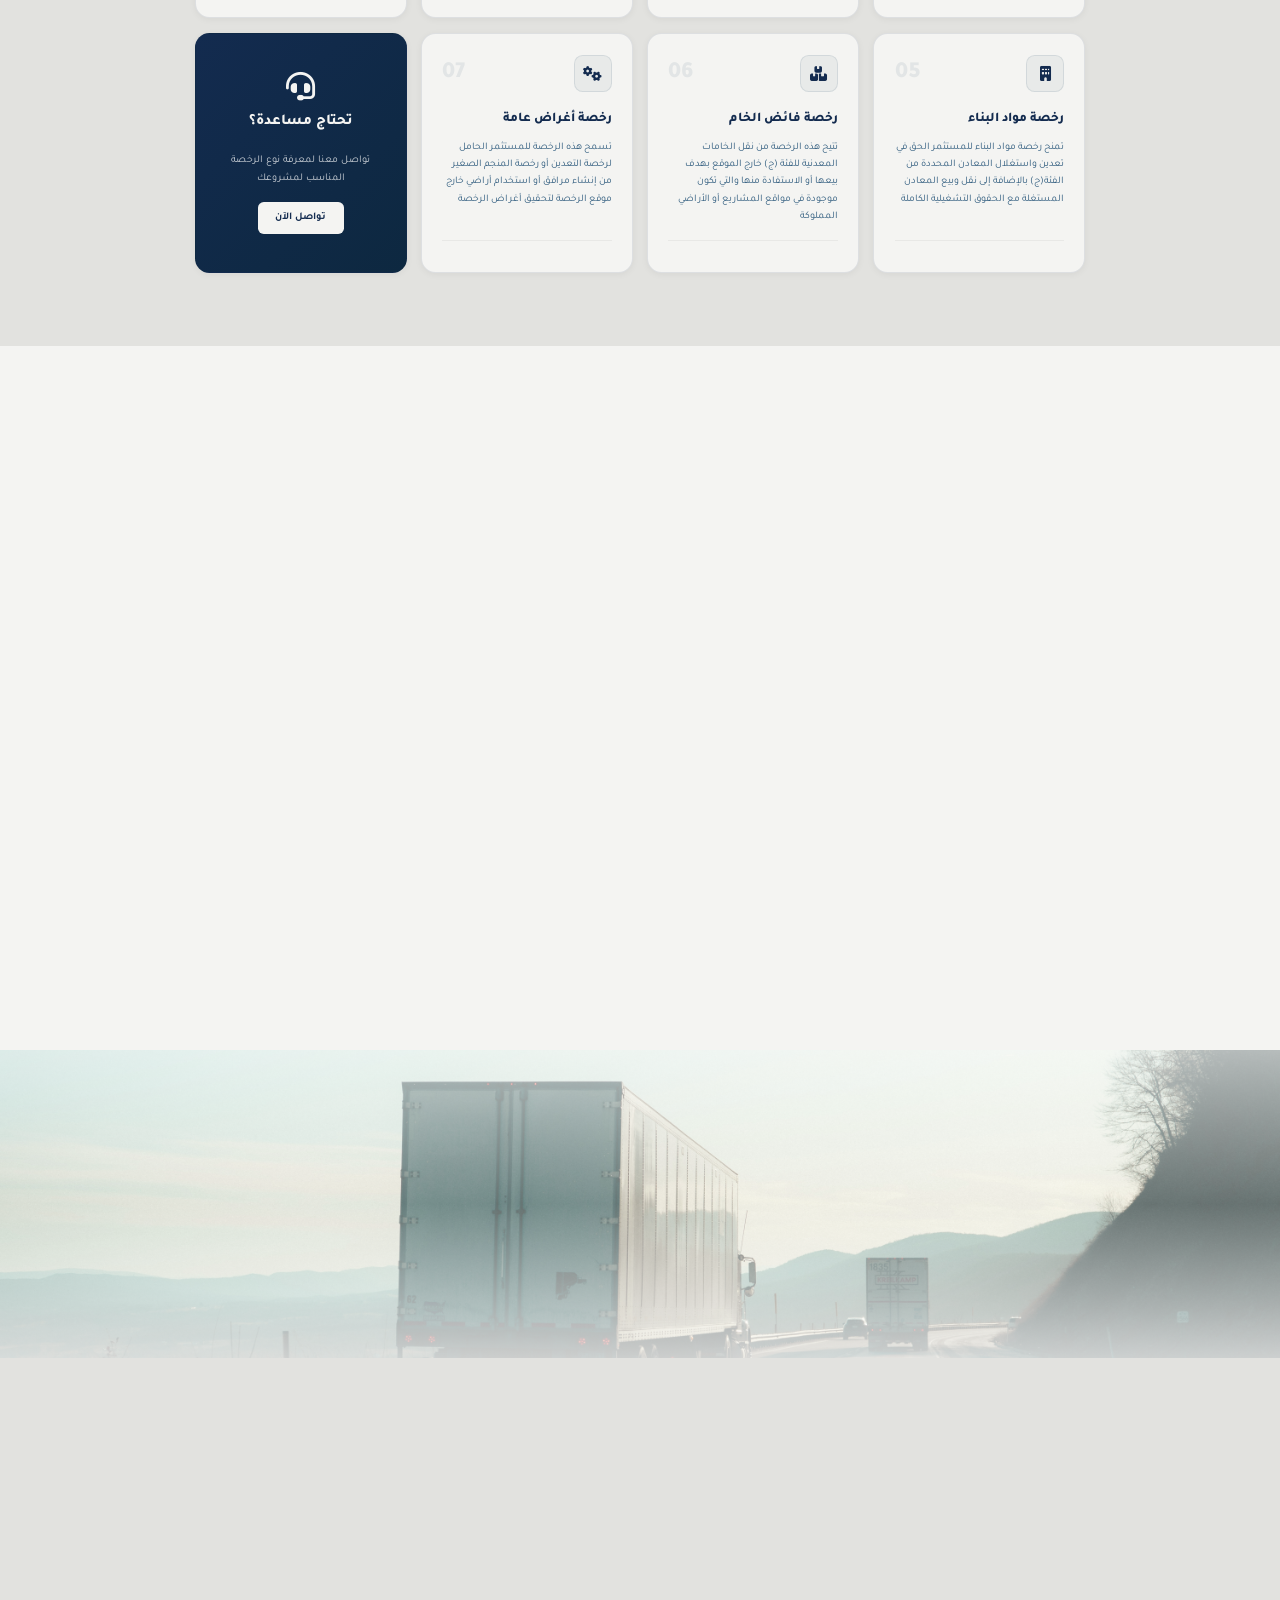
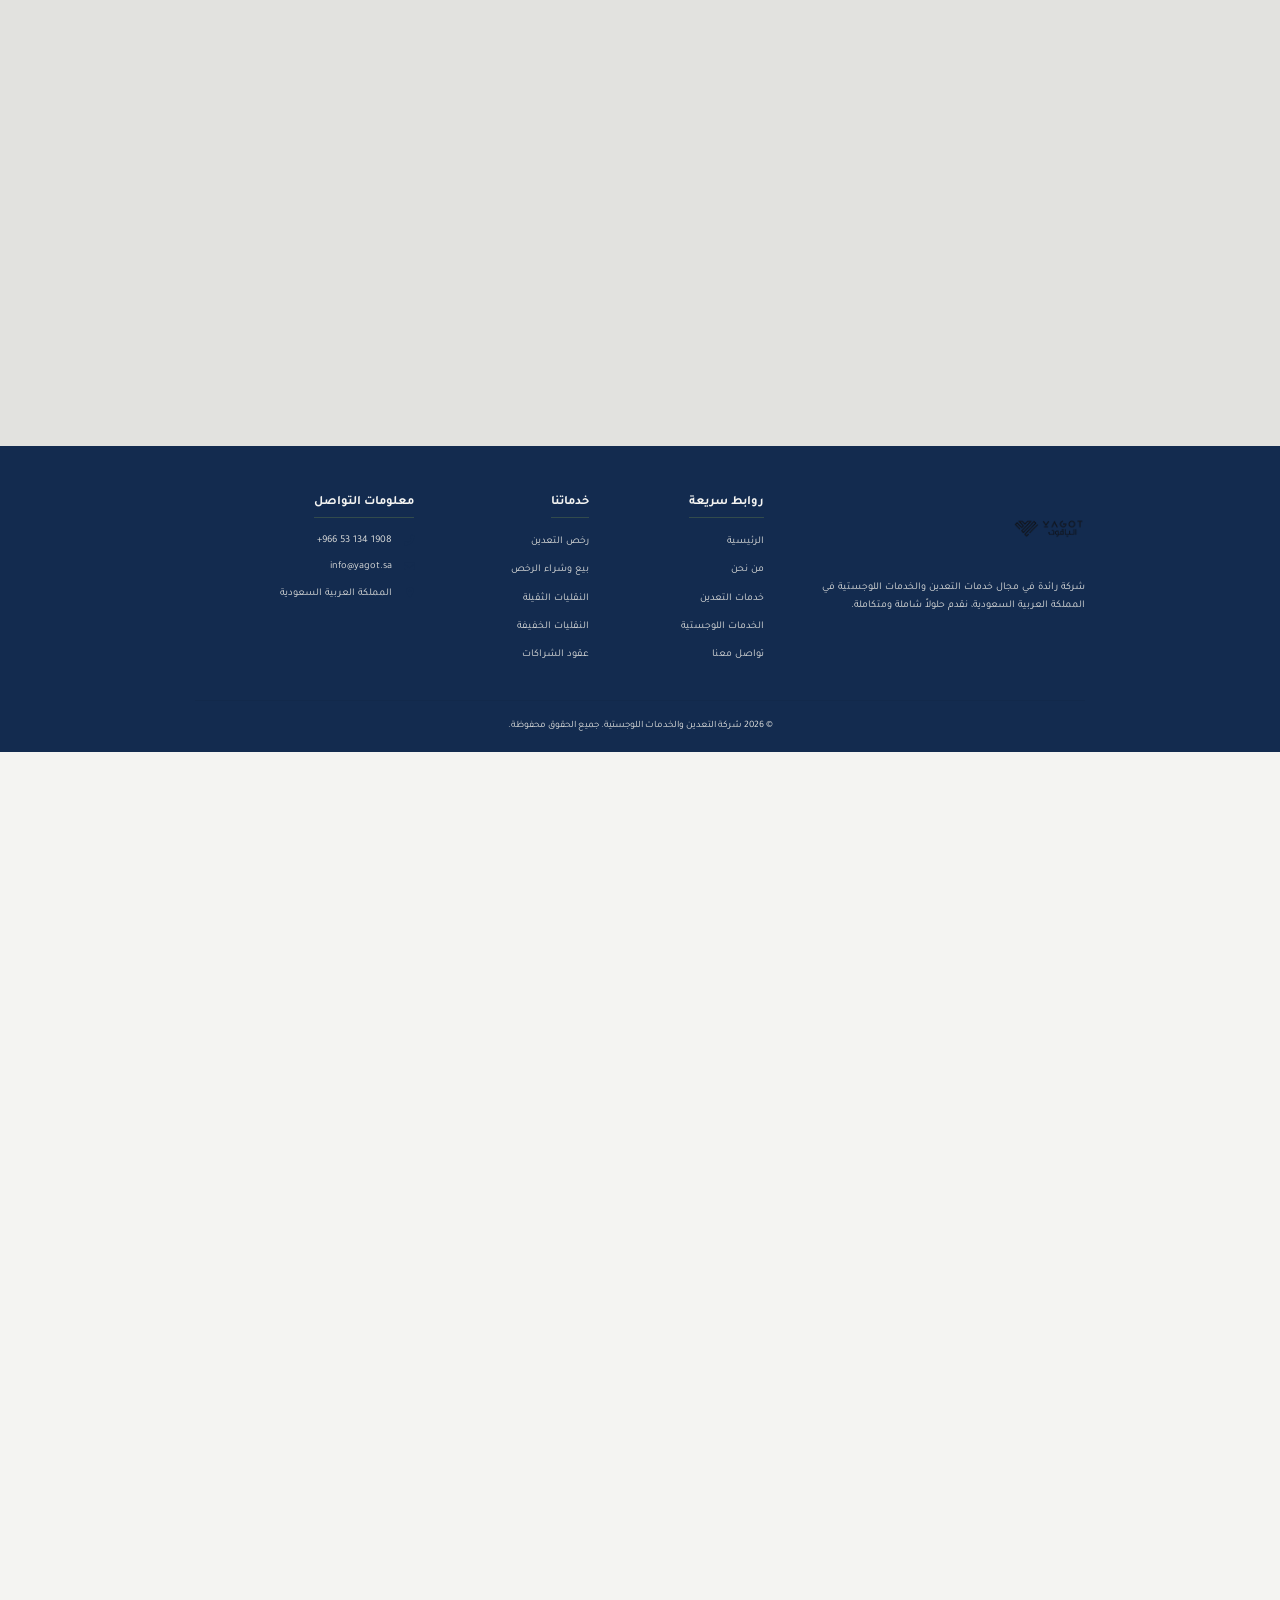
==== commit 60ff1189: "Initial commit" ====
--- a/index.html
+++ b/index.html
@@ -143,7 +143,7 @@
                 </div>
                 <div class="about-visual" data-animate="fade-left">
                     <div class="about-image-wrapper">
-                        <img src="assets/images/mining-license.png" alt="خدمات التعدين">
+                        <img src="assets/images/mining-license.jpg" alt="خدمات التعدين">
                         <div class="about-image-badge">
                             <span class="badge-number">+15</span>
                             <span class="badge-text">سنة خبرة</span>
@@ -438,10 +438,32 @@
                 </div>
                 <div class="partner-card">
                     <div class="partner-logo">
-                        <i class="fas fa-trowel-bricks"></i>
-                    </div>
-                    <h4>شركات المقاولات</h4>
-                    <p>توفير المعدات والنقليات</p>
+                        <img src="assets/images/مدن.png" alt="مدن">
+                    </div>
+                    <h4>مدن (MODON)</h4>
+                    <p>الهيئة السعودية للمدن الصناعية</p>
+                </div>
+                <div class="partner-card">
+                    <div class="partner-logo">
+                        <img src="assets/images/مؤتمر التعدين الدولي.png" alt="مؤتمر التعدين الدولي">
+                    </div>
+                    <h4>مؤتمر التعدين الدولي</h4>
+                    <p>شريك في التجمع الدولي للتعدين</p>
+                </div>
+                <div class="partner-card">
+                    <div class="partner-logo">
+                        <img src="assets/images/مثلث الرسم للاستشارات الهندسية.png"
+                            alt="مثلث الرسم للاستشارات الهندسية">
+                    </div>
+                    <h4>شركة مثلث الرسم</h4>
+                    <p>استشارات هندسية وتعدينية</p>
+                </div>
+                <div class="partner-card">
+                    <div class="partner-logo">
+                        <img src="assets/images/شركة بحر الأحجار.png" alt="شركة بحر الأحجار">
+                    </div>
+                    <h4>شركة بحر الأحجار</h4>
+                    <p>شركاء في الإنتاج والتعدين</p>
                 </div>
             </div>
         </div>
@@ -484,7 +506,8 @@
                             </div>
                             <div class="contact-text">
                                 <h4>اتصل بنا</h4>
-                                <a href="tel:+966531341908">+966 53 134 1908</a>
+                                <a href="tel:+966531341908" style="direction: ltr; display: inline-block;">+966 53 134
+                                    1908</a>
                             </div>
                         </div>
                         <div class="contact-info-item">
@@ -505,22 +528,6 @@
                                 <p>المملكة العربية السعودية</p>
                             </div>
                         </div>
-                        <div class="contact-info-item">
-                            <div class="contact-icon">
-                                <i class="fas fa-clock"></i>
-                            </div>
-                            <div class="contact-text">
-                                <h4>ساعات العمل</h4>
-                                <p>الأحد - الخميس: 8:00 ص - 5:00 م</p>
-                            </div>
-                        </div>
-                    </div>
-                    <div class="contact-social">
-                        <a href="https://wa.me/966531341908" target="_blank" class="social-link" aria-label="واتساب"><i
-                                class="fab fa-whatsapp"></i></a>
-                        <a href="#" class="social-link" aria-label="تويتر"><i class="fab fa-x-twitter"></i></a>
-                        <a href="#" class="social-link" aria-label="انستقرام"><i class="fab fa-instagram"></i></a>
-                        <a href="#" class="social-link" aria-label="لينكدإن"><i class="fab fa-linkedin-in"></i></a>
                     </div>
                 </div>
                 <div class="contact-form-wrapper" data-animate="fade-left">
@@ -610,7 +617,8 @@
                 <div class="footer-contact">
                     <h4>معلومات التواصل</h4>
                     <ul>
-                        <li><i class="fas fa-phone-alt"></i> +966 53 134 1908</li>
+                        <li><i class="fas fa-phone-alt"></i> <span style="direction: ltr; display: inline-block;">+966
+                                53 134 1908</span></li>
                         <li><i class="fas fa-envelope"></i> info@yagot.sa</li>
                         <li><i class="fas fa-map-marker-alt"></i> المملكة العربية السعودية</li>
                     </ul>
--- a/style.css
+++ b/style.css
@@ -567,7 +567,7 @@
     display: grid;
     grid-template-columns: 1fr 1fr;
     gap: 64px;
-    align-items: center;
+    align-items: stretch;
 }
 
 .about-text p {
@@ -630,11 +630,18 @@
     margin: 0;
 }
 
+.about-visual {
+    height: 100%;
+    min-height: 0;
+}
+
 .about-image-wrapper {
     position: relative;
     border-radius: var(--radius-lg);
     overflow: hidden;
     box-shadow: var(--shadow-lg);
+    height: 100%;
+    min-height: 0;
 }
 
 .about-image-wrapper img {
@@ -1086,12 +1093,14 @@
    PARTNERS SECTION
    ===================================================== */
 .partners-showcase {
-    display: grid;
-    grid-template-columns: repeat(4, 1fr);
+    display: flex;
+    flex-wrap: wrap;
+    justify-content: center;
     gap: 24px;
 }
 
 .partner-card {
+    flex: 0 0 calc(25% - 18px);
     background: var(--light-100);
     border: 1px solid var(--border-color);
     border-radius: var(--radius-lg);
@@ -1633,6 +1642,11 @@
 
     .about-visual {
         order: -1;
+        height: auto;
+    }
+
+    .about-image-wrapper {
+        height: auto;
     }
 
     .mining-card-large {
@@ -1648,7 +1662,11 @@
     }
 
     .partners-showcase {
-        grid-template-columns: repeat(2, 1fr);
+        gap: 16px;
+    }
+    
+    .partner-card {
+        flex: 0 0 calc(50% - 8px);
     }
 
     .contact-grid {
@@ -1692,7 +1710,11 @@
     }
 
     .partners-showcase {
-        grid-template-columns: 1fr 1fr;
+        gap: 12px;
+    }
+    
+    .partner-card {
+        flex: 0 0 calc(50% - 6px);
     }
 
     .footer-grid {
@@ -1738,7 +1760,11 @@
     }
 
     .partners-showcase {
-        grid-template-columns: 1fr;
+        gap: 12px;
+    }
+    
+    .partner-card {
+        flex: 0 0 100%;
     }
 
     .cta-actions {
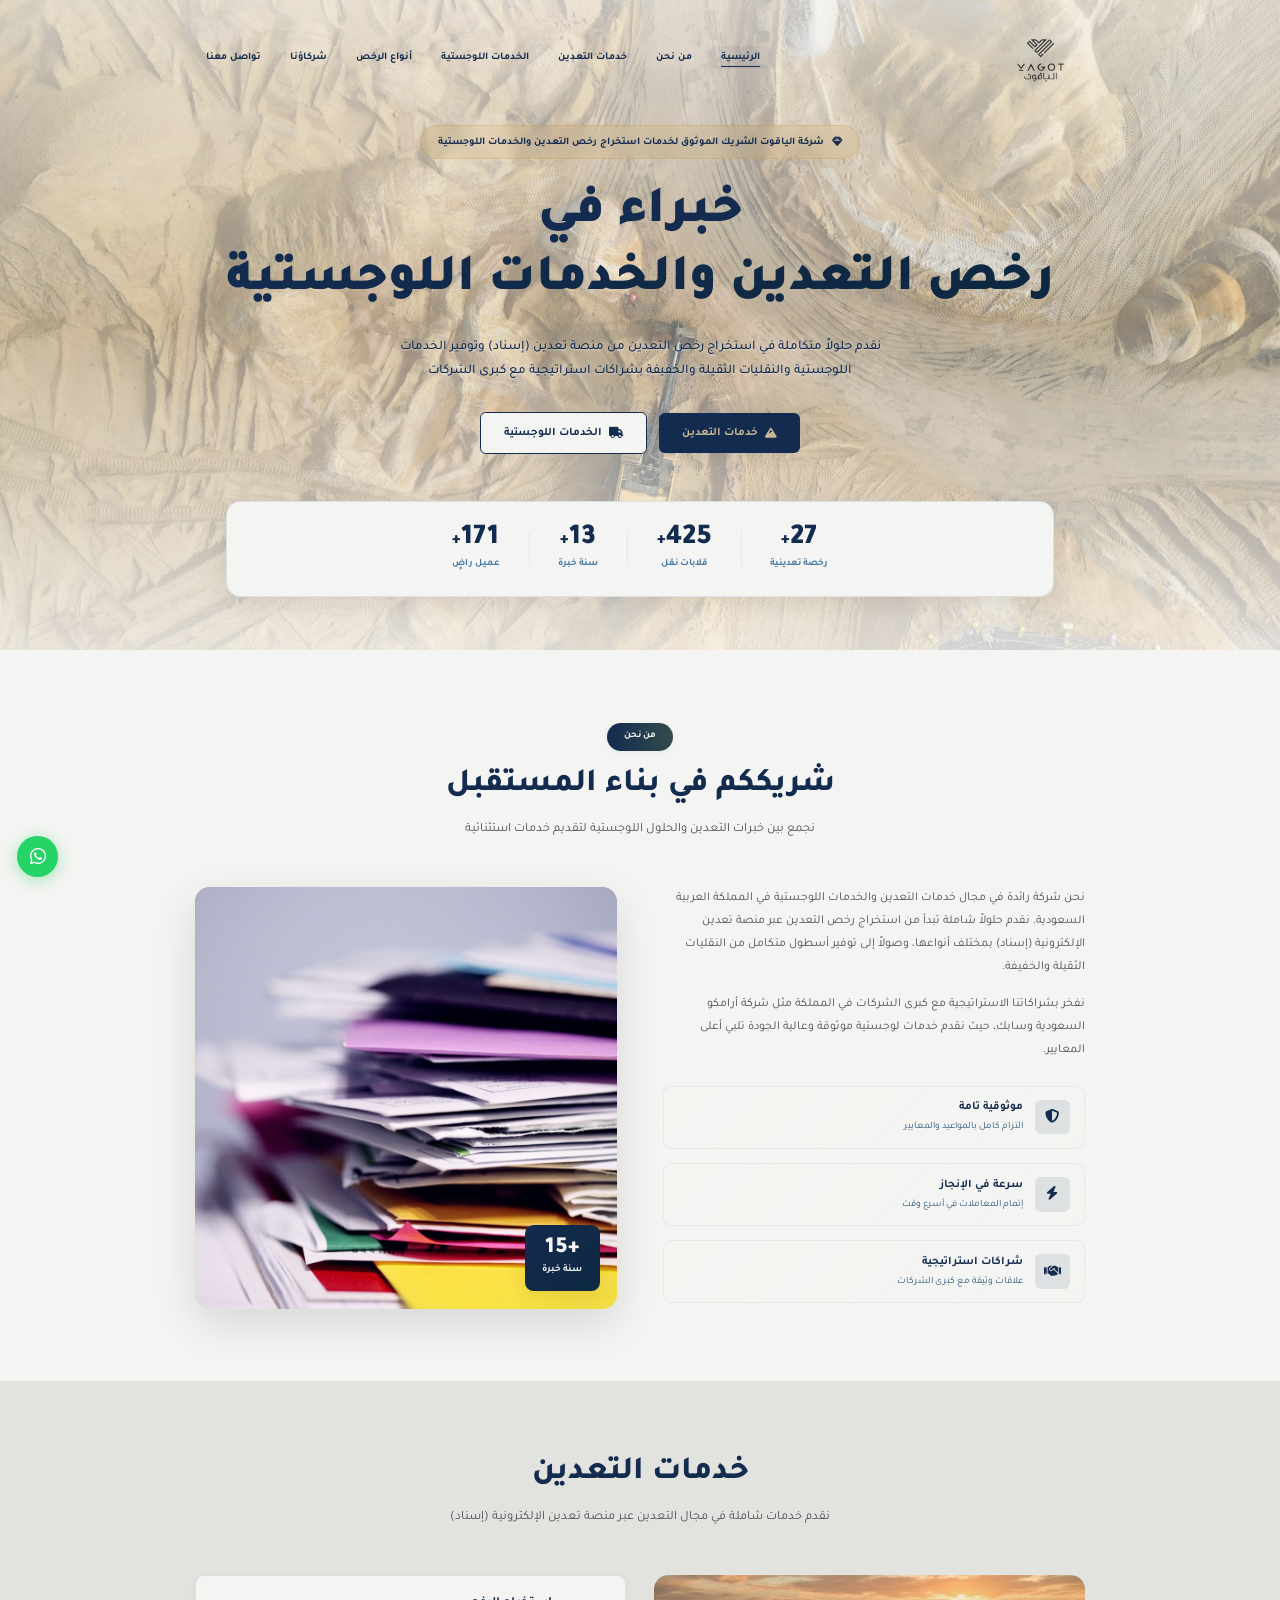
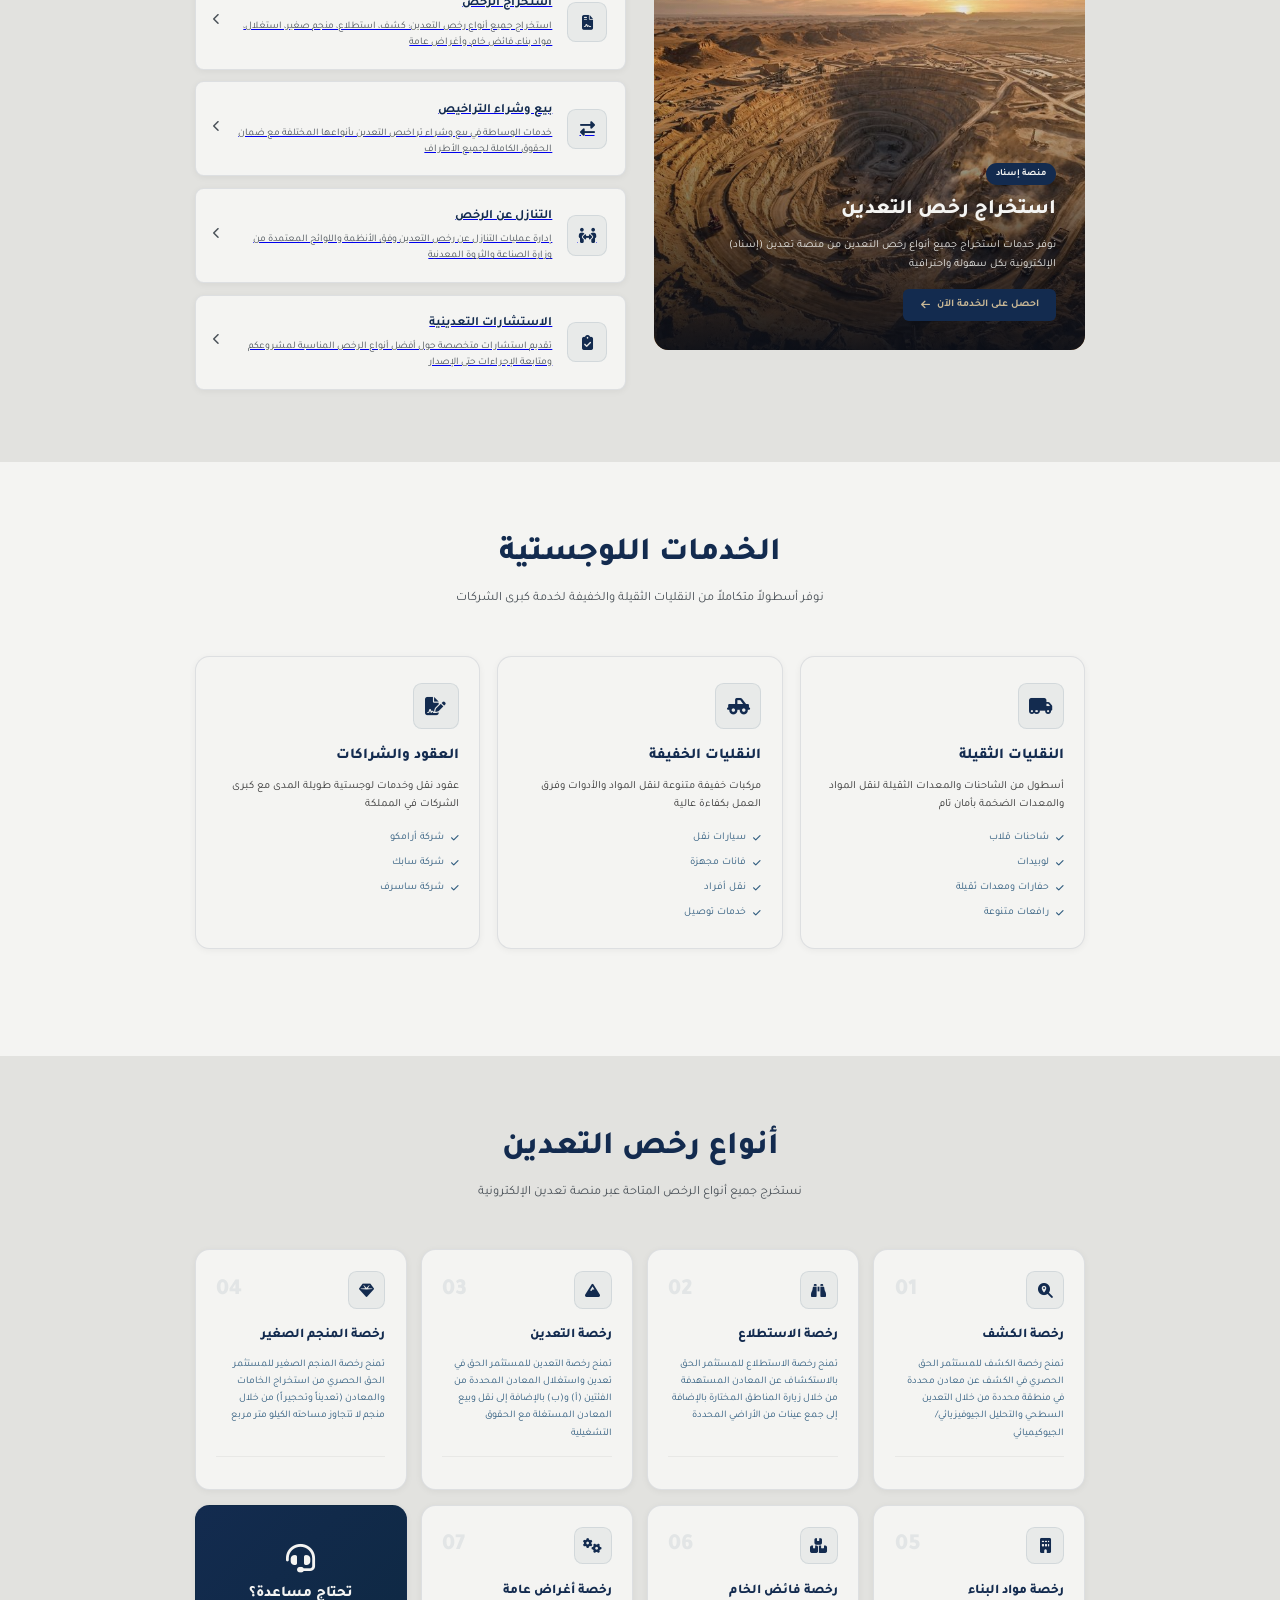
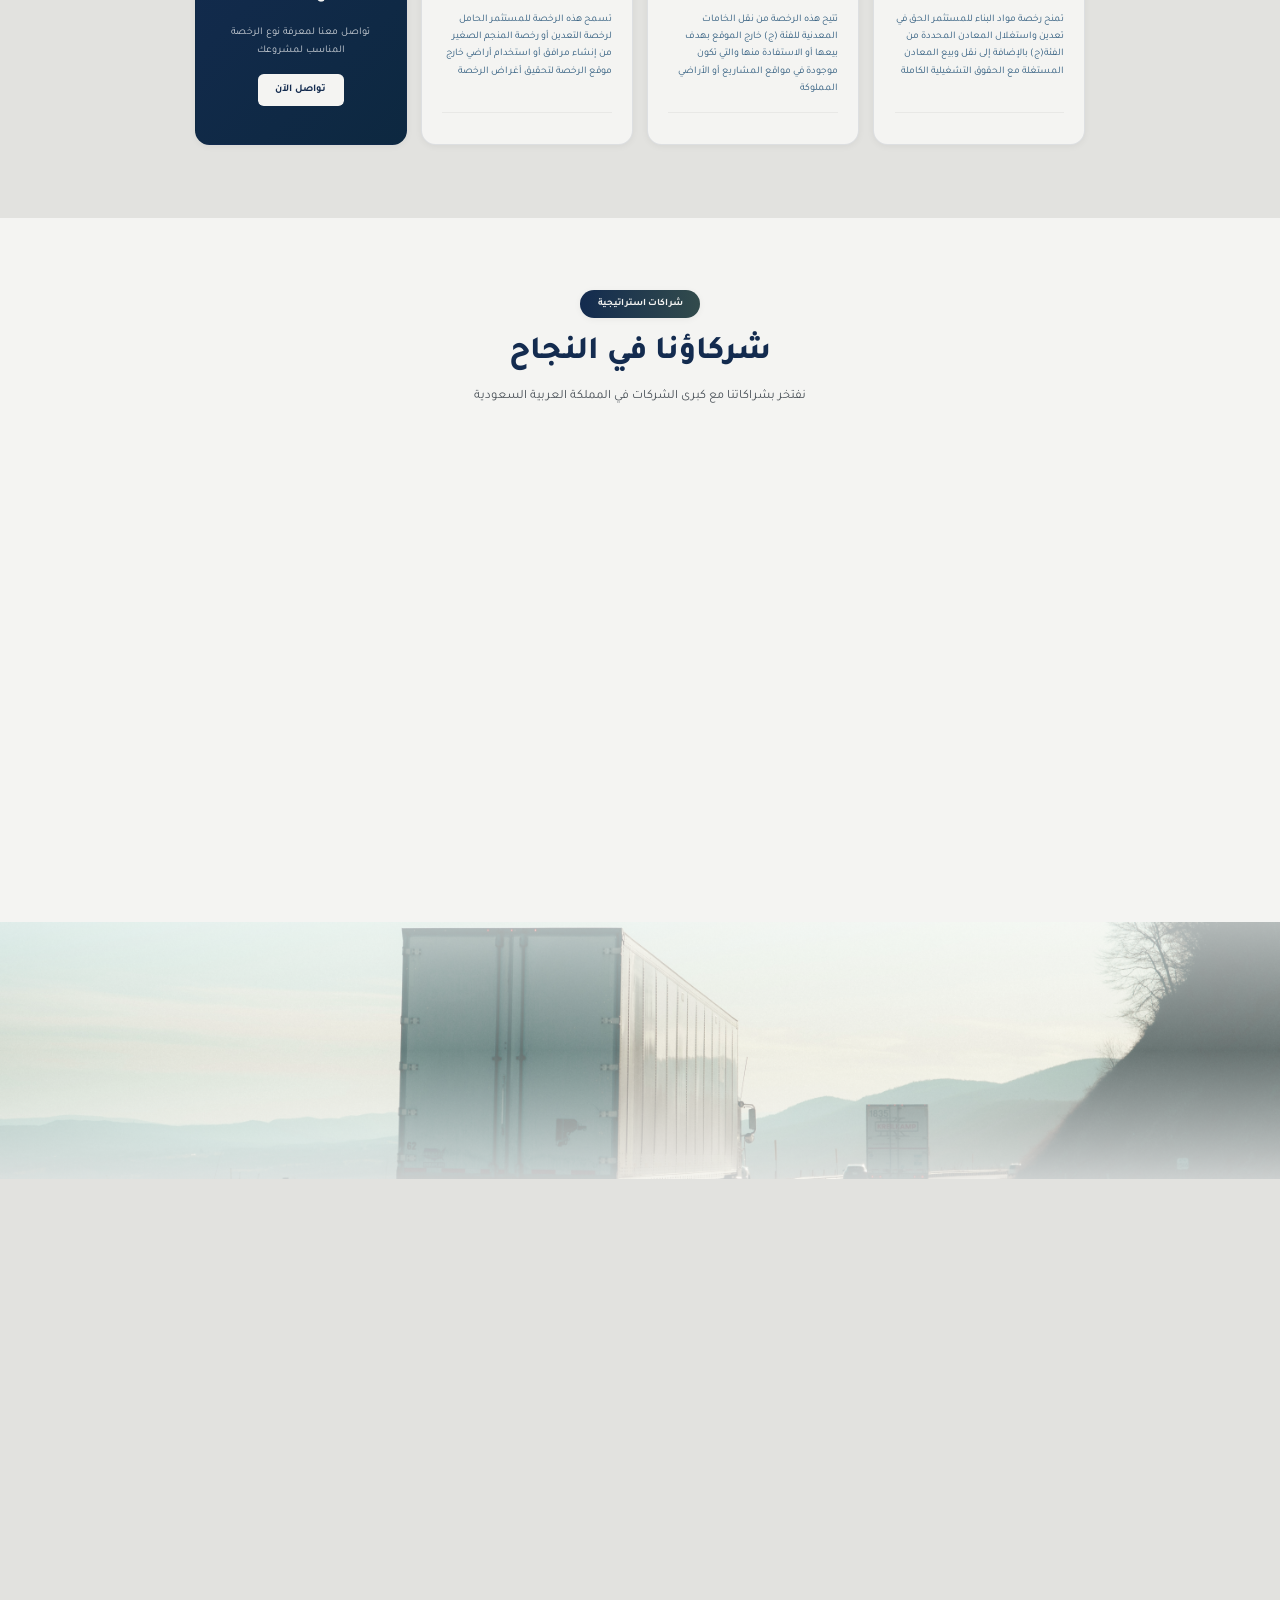
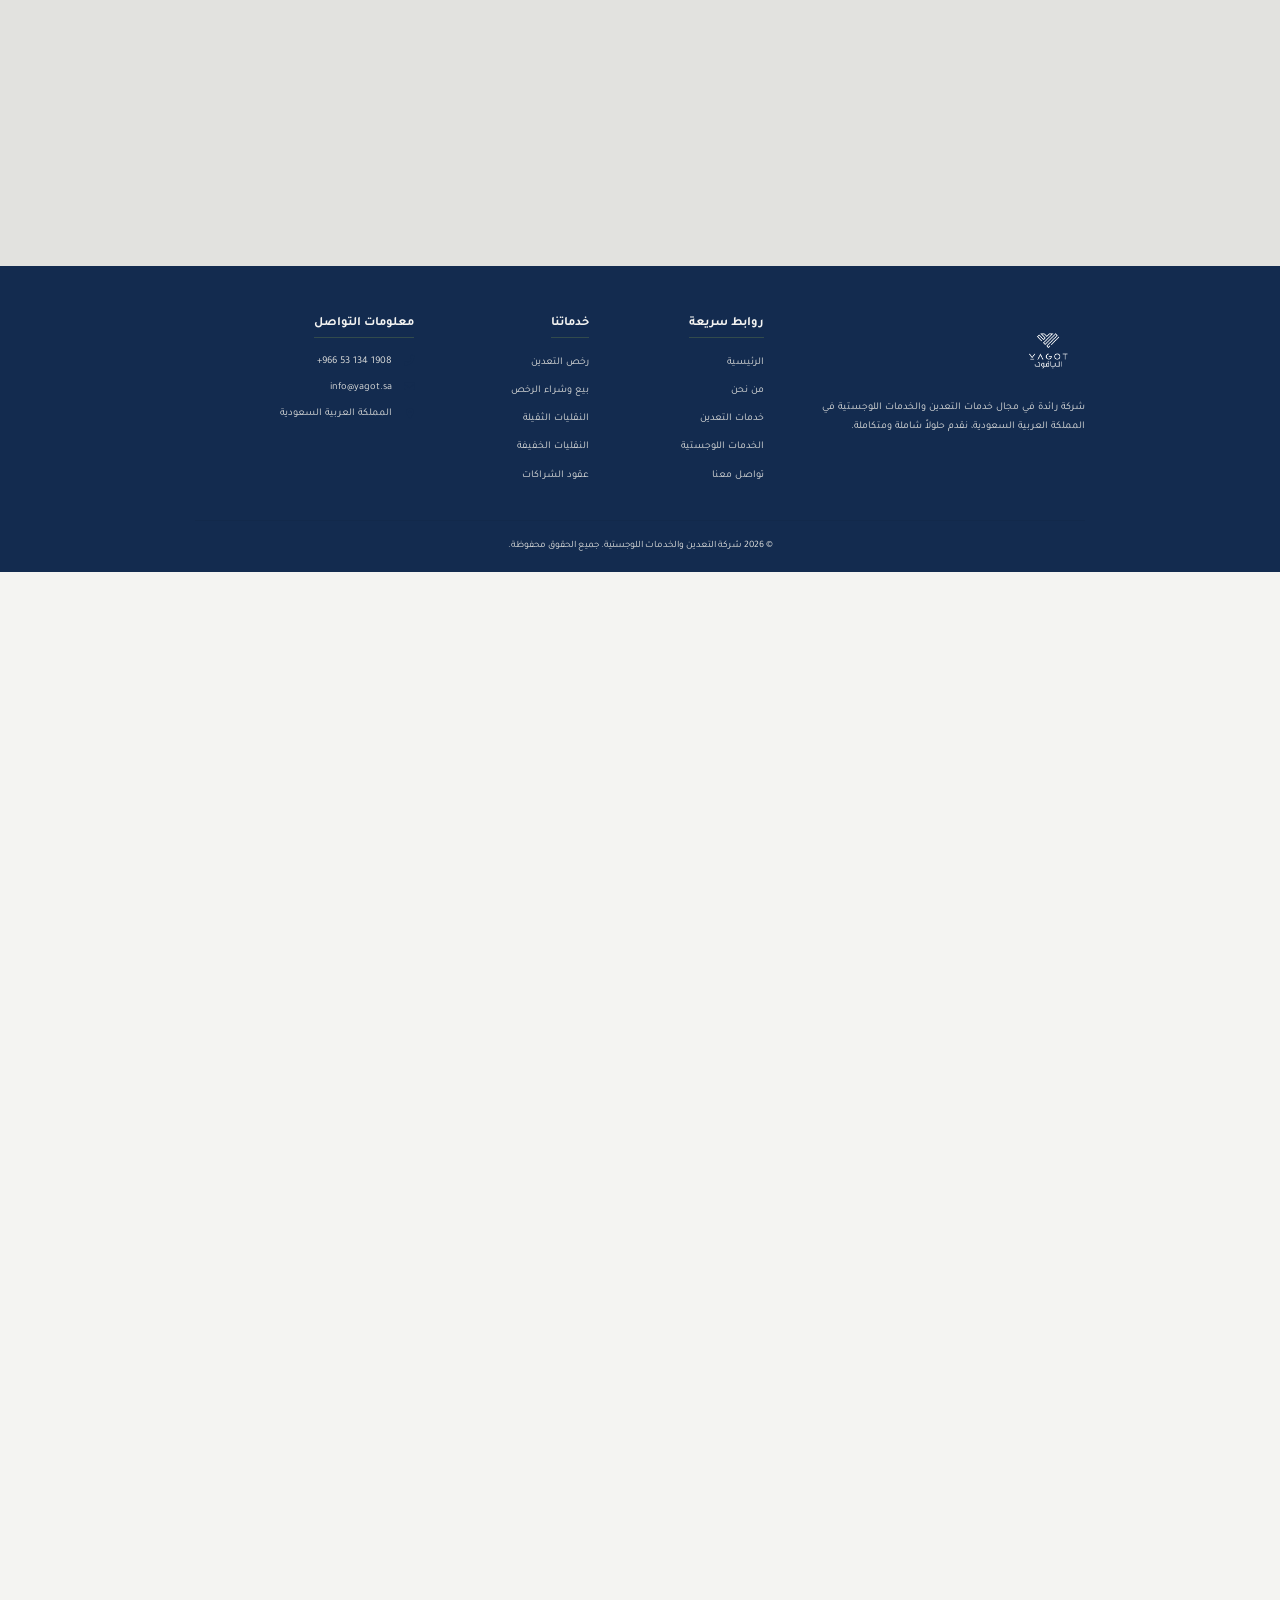
==== commit a0d0cce9: "Initial commit" ====
--- a/index.html
+++ b/index.html
@@ -14,6 +14,7 @@
         rel="stylesheet">
     <link rel="stylesheet" href="https://cdnjs.cloudflare.com/ajax/libs/font-awesome/6.5.1/css/all.min.css">
     <link rel="stylesheet" href="style.css">
+    <meta name="format-detection" content="telephone=no">
 </head>
 
 <body>
@@ -158,7 +159,7 @@
     <section id="mining" class="mining section section-dark">
         <div class="container">
             <div class="section-header" data-animate="fade-up">
-                <span class="section-tag">القسم الأول</span>
+
                 <h2 class="section-title">خدمات التعدين</h2>
                 <p class="section-subtitle">نقدم خدمات شاملة في مجال التعدين عبر منصة تعدين الإلكترونية (إسناد)</p>
             </div>
@@ -244,7 +245,7 @@
     <section id="logistics" class="logistics section">
         <div class="container">
             <div class="section-header" data-animate="fade-up">
-                <span class="section-tag">القسم الثاني</span>
+
                 <h2 class="section-title">الخدمات اللوجستية</h2>
                 <p class="section-subtitle">نوفر أسطولاً متكاملاً من النقليات الثقيلة والخفيفة لخدمة كبرى الشركات</p>
             </div>
@@ -286,8 +287,7 @@
                     <ul class="logistics-features">
                         <li><i class="fas fa-check"></i> شركة أرامكو</li>
                         <li><i class="fas fa-check"></i> شركة سابك</li>
-                        <li><i class="fas fa-check"></i> شركات المقاولات</li>
-                        <li><i class="fas fa-check"></i> الجهات الحكومية</li>
+                        <li><i class="fas fa-check"></i> شركة ساسرف</li>
                     </ul>
                     <div class="logistics-card-glow"></div>
                 </div>
@@ -298,7 +298,7 @@
     <section id="licenses" class="licenses section section-dark">
         <div class="container">
             <div class="section-header" data-animate="fade-up">
-                <span class="section-tag">منصة تعدين (إسناد)</span>
+
                 <h2 class="section-title">أنواع رخص التعدين</h2>
                 <p class="section-subtitle">نستخرج جميع أنواع الرخص المتاحة عبر منصة تعدين الإلكترونية</p>
             </div>
@@ -474,8 +474,7 @@
         <div class="cta-bg" style="background-image: url('assets/images/truck.jpg')"></div>
         <div class="cta-overlay"></div>
         <div class="container cta-content" data-animate="fade-up">
-            <h2>مستعد لبدء مشروعك التعديني؟</h2>
-            <p>دعنا نساعدك في استخراج الرخص المناسبة وتوفير الحلول اللوجستية المتكاملة</p>
+            <h2>مستعد لبدء مشروعك ؟</h2>
             <div class="cta-actions">
                 <a href="#contact" class="btn btn-primary btn-lg btn-glow">
                     <i class="fas fa-paper-plane"></i>
@@ -506,8 +505,10 @@
                             </div>
                             <div class="contact-text">
                                 <h4>اتصل بنا</h4>
-                                <a href="tel:+966531341908" style="direction: ltr; display: inline-block;">+966 53 134
-                                    1908</a>
+                                <a href="tel:+966531341908" style="direction: ltr; display: inline-flex; align-items: center; color: var(--dark-600) !important; text-decoration: none;">
+                                    <i class="fas fa-phone-alt" style="margin-left: 8px; font-size: 0.8rem;"></i>
+                                    +966 53 134 1908
+                                </a>
                             </div>
                         </div>
                         <div class="contact-info-item">
@@ -516,7 +517,10 @@
                             </div>
                             <div class="contact-text">
                                 <h4>البريد الإلكتروني</h4>
-                                <a href="mailto:info@yagot.sa">info@yagot.sa</a>
+                                <a href="mailto:info@yagot.sa" style="display: inline-flex; align-items: center; color: var(--dark-600) !important;">
+                                    <i class="fas fa-envelope" style="margin-left: 8px; font-size: 0.8rem;"></i>
+                                    info@yagot.sa
+                                </a>
                             </div>
                         </div>
                         <div class="contact-info-item">
@@ -525,7 +529,10 @@
                             </div>
                             <div class="contact-text">
                                 <h4>الموقع</h4>
-                                <p>المملكة العربية السعودية</p>
+                                <p style="display: inline-flex; align-items: center;">
+                                    <i class="fas fa-map-marker-alt" style="margin-left: 8px; font-size: 0.8rem;"></i>
+                                    المملكة العربية السعودية
+                                </p>
                             </div>
                         </div>
                     </div>
@@ -617,8 +624,7 @@
                 <div class="footer-contact">
                     <h4>معلومات التواصل</h4>
                     <ul>
-                        <li><i class="fas fa-phone-alt"></i> <span style="direction: ltr; display: inline-block;">+966
-                                53 134 1908</span></li>
+                        <li><i class="fas fa-phone-alt"></i> <span style="direction: ltr; display: inline-block; color: inherit !important;">+966 53 134 1908</span></li>
                         <li><i class="fas fa-envelope"></i> info@yagot.sa</li>
                         <li><i class="fas fa-map-marker-alt"></i> المملكة العربية السعودية</li>
                     </ul>
--- a/style.css
+++ b/style.css
@@ -1388,6 +1388,7 @@
     height: 100px;
     object-fit: contain;
     border-radius: var(--radius-sm);
+    filter: brightness(0) invert(1);
 }
 
 .footer .logo-name {
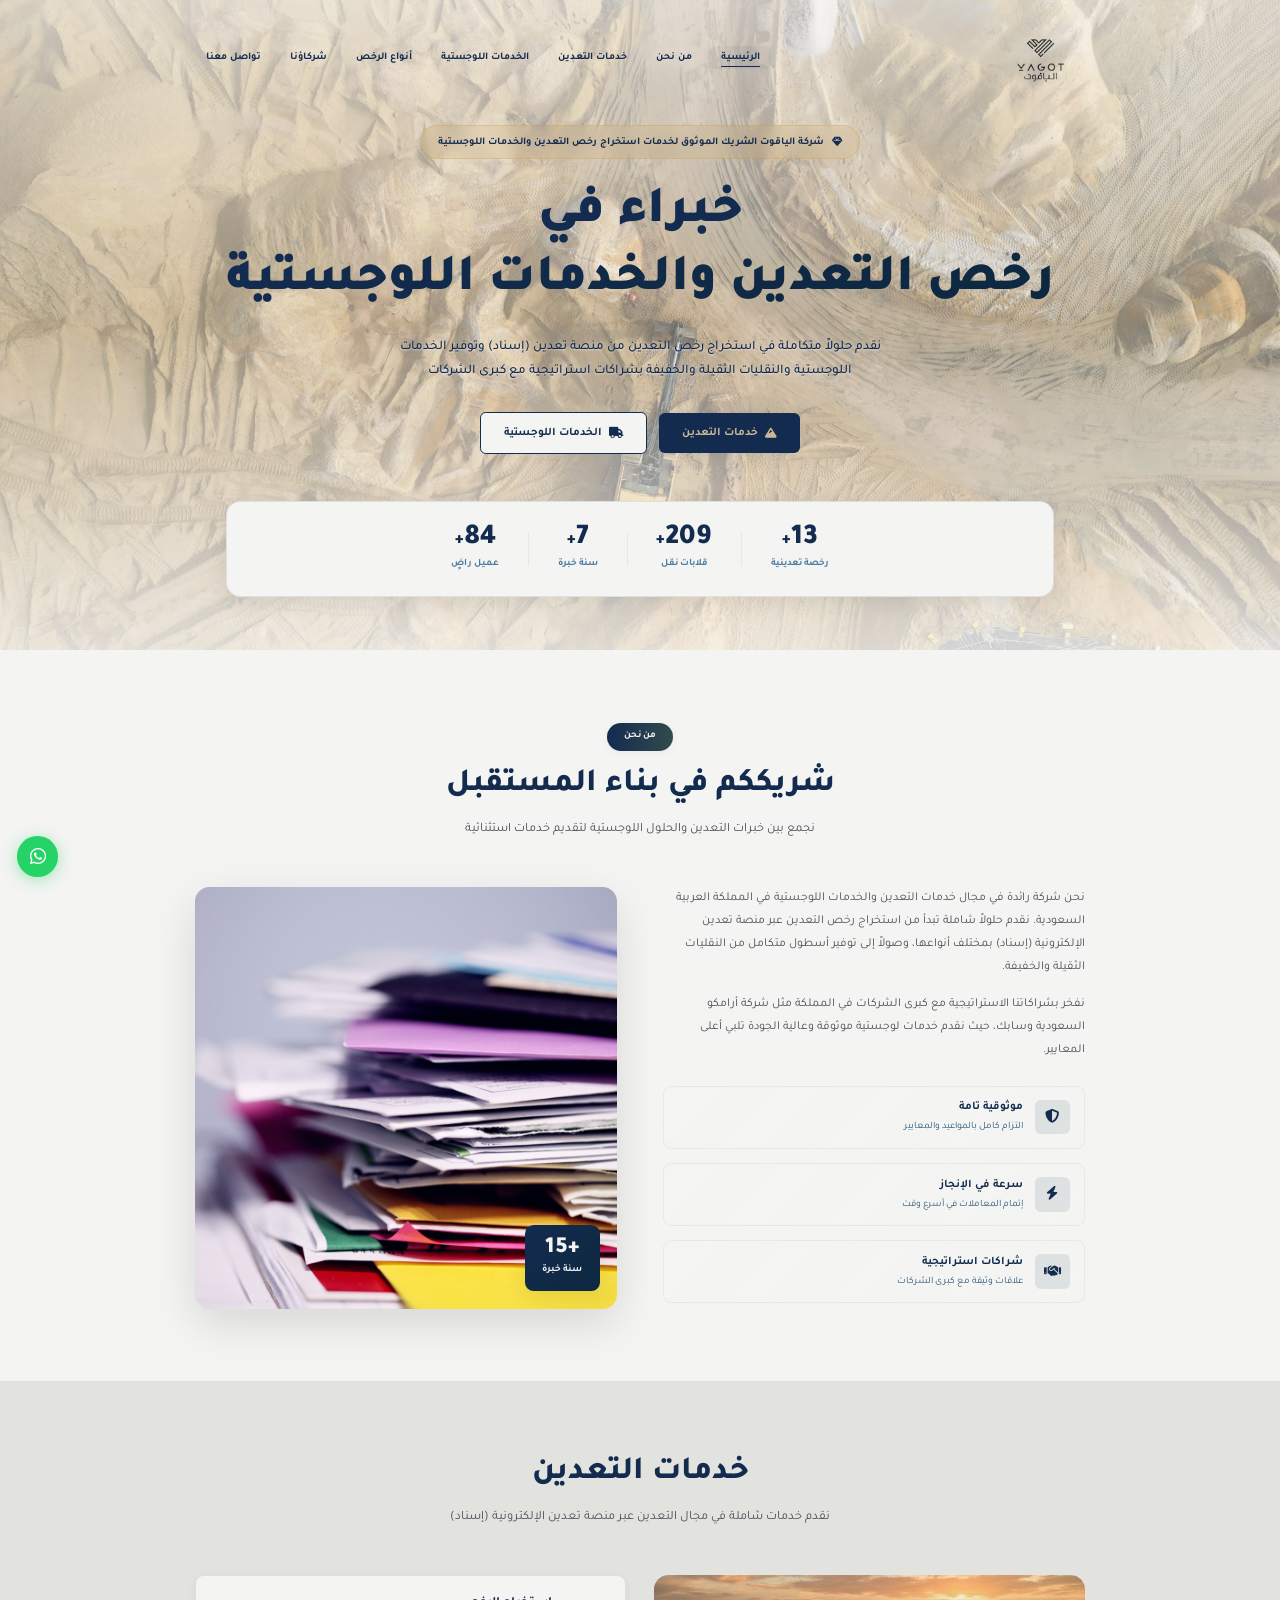
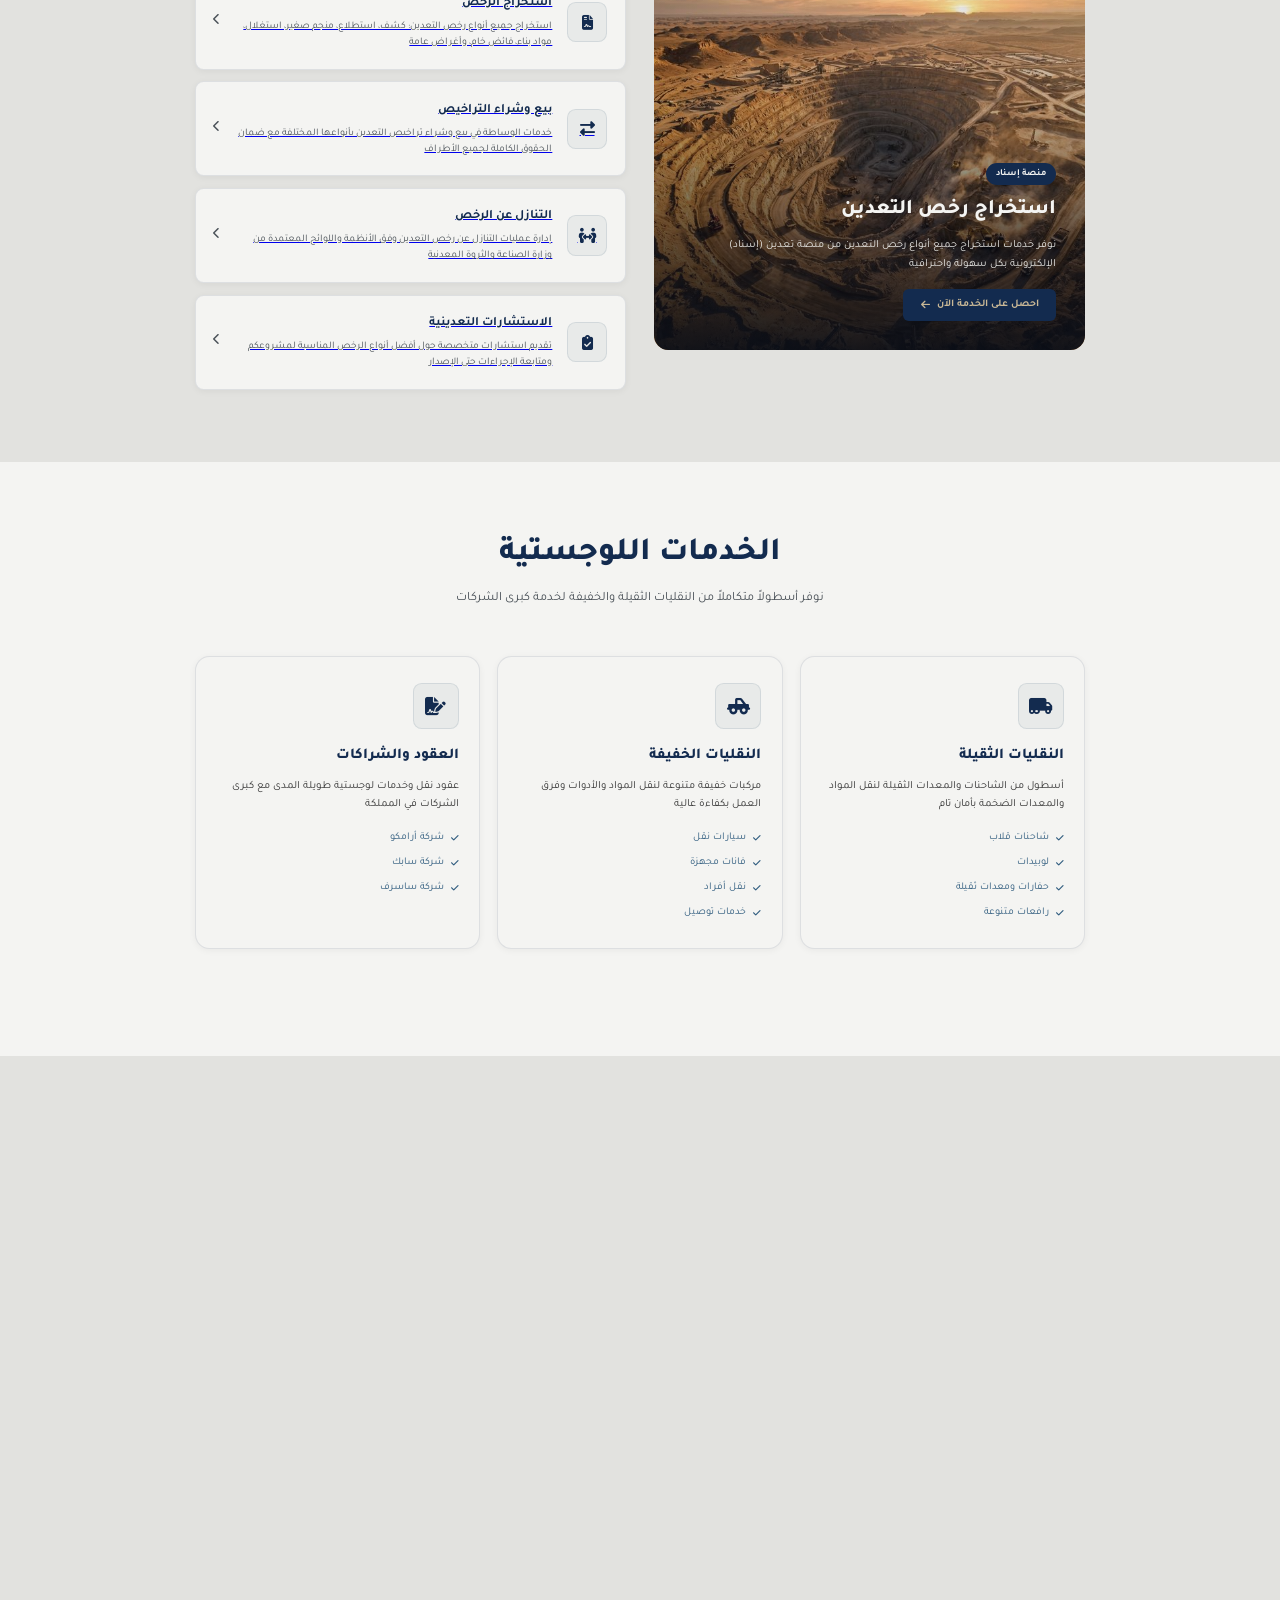
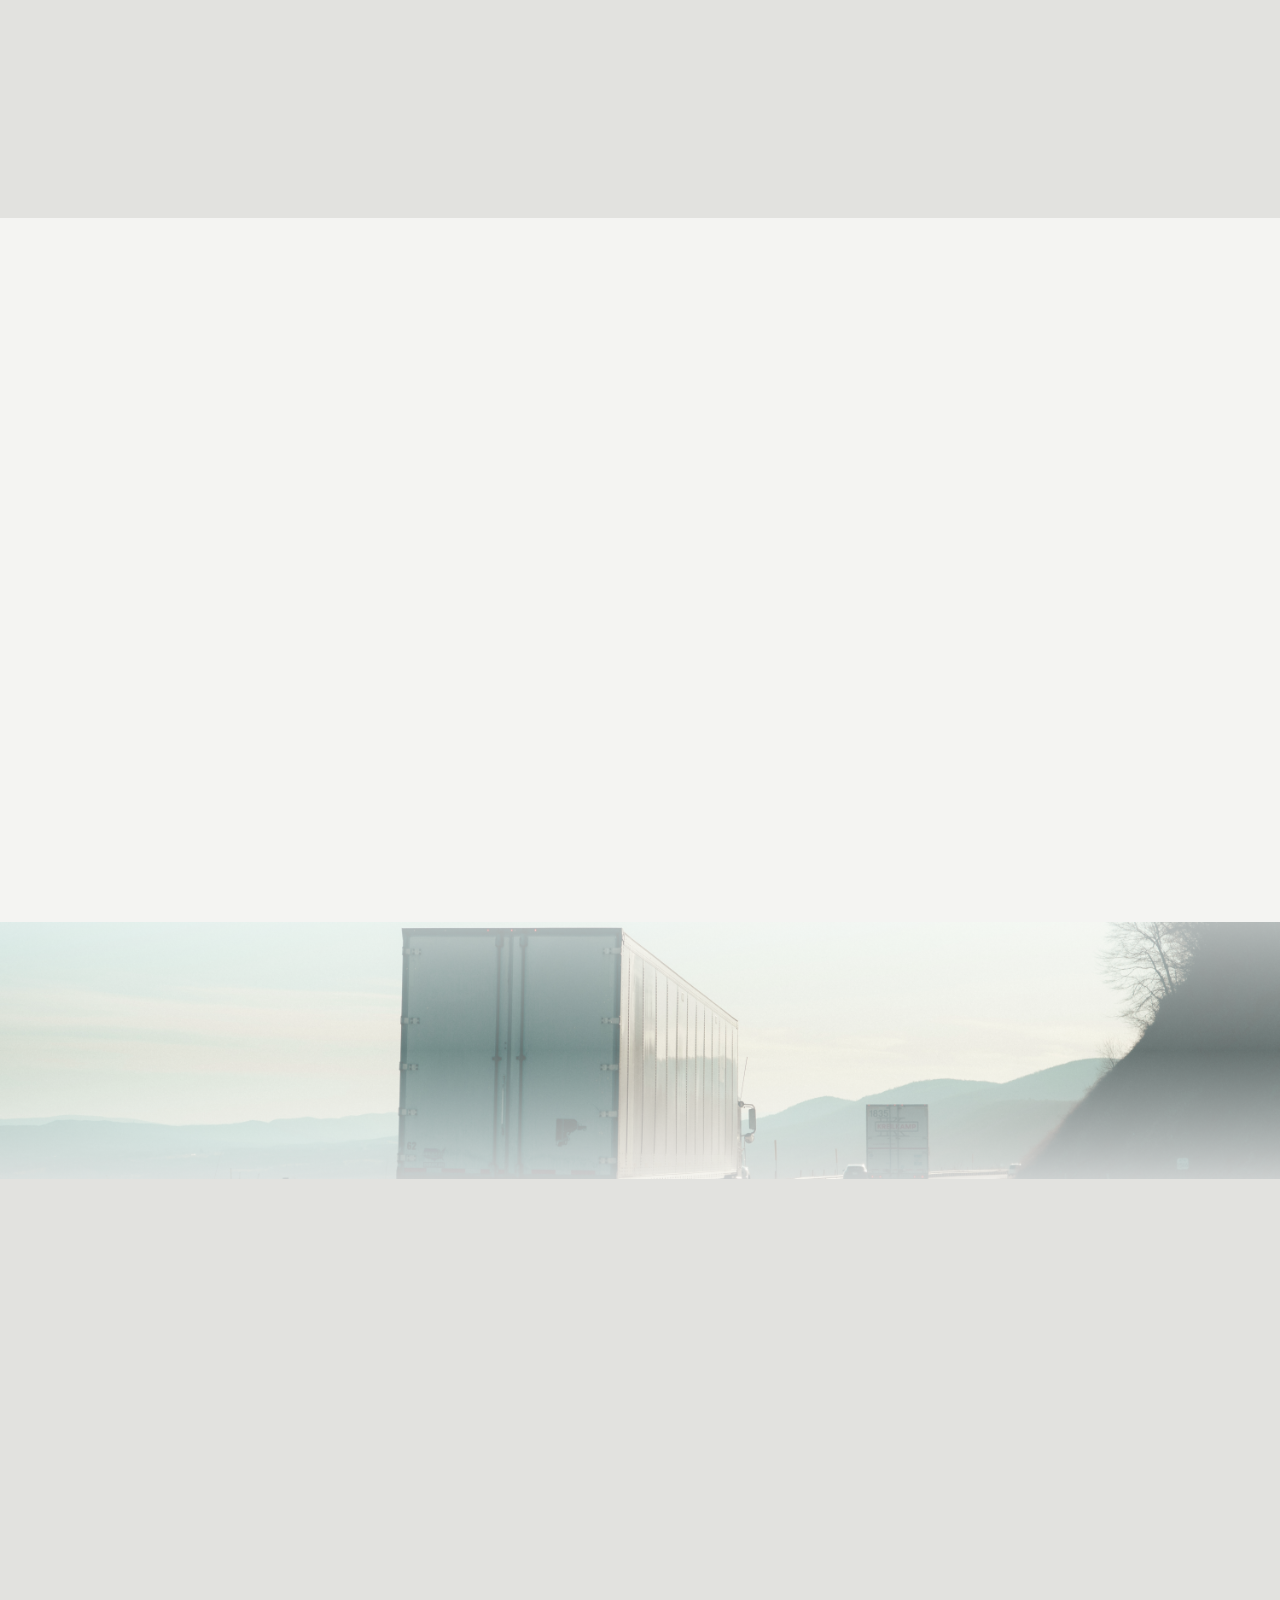
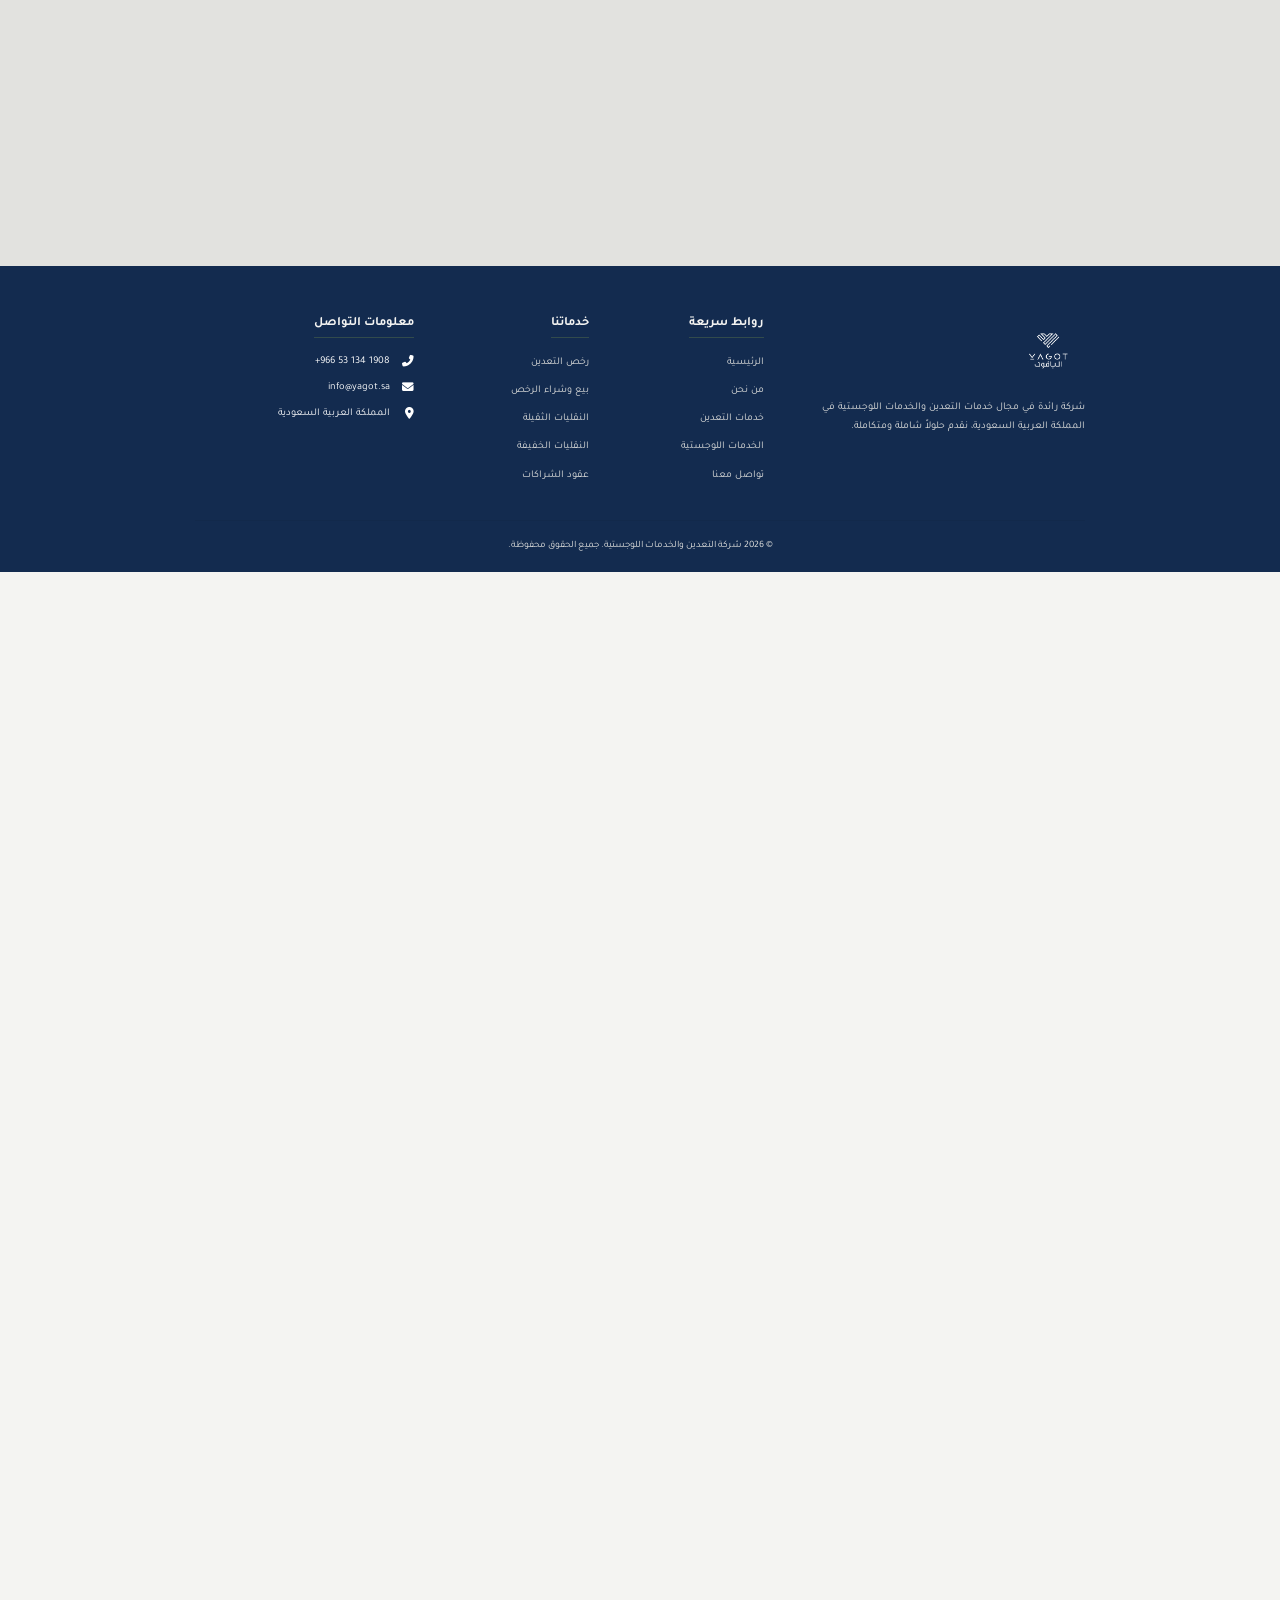
==== commit 943045fe: "Initial commit" ====
--- a/index.html
+++ b/index.html
@@ -505,8 +505,8 @@
                             </div>
                             <div class="contact-text">
                                 <h4>اتصل بنا</h4>
-                                <a href="tel:+966531341908" style="direction: ltr; display: inline-flex; align-items: center; color: var(--dark-600) !important; text-decoration: none;">
-                                    <i class="fas fa-phone-alt" style="margin-left: 8px; font-size: 0.8rem;"></i>
+                                <a href="tel:+966531341908" style="direction: ltr; display: inline-flex; align-items: center; color: var(--dark-900) !important; text-decoration: none; font-weight: 700;">
+                                    <i class="fas fa-phone-alt" style="margin-left: 10px; color: white; font-size: 1rem;"></i>
                                     +966 53 134 1908
                                 </a>
                             </div>
@@ -517,8 +517,8 @@
                             </div>
                             <div class="contact-text">
                                 <h4>البريد الإلكتروني</h4>
-                                <a href="mailto:info@yagot.sa" style="display: inline-flex; align-items: center; color: var(--dark-600) !important;">
-                                    <i class="fas fa-envelope" style="margin-left: 8px; font-size: 0.8rem;"></i>
+                                <a href="mailto:info@yagot.sa" style="display: inline-flex; align-items: center; color: var(--dark-900) !important; text-decoration: none; font-weight: 700;">
+                                    <i class="fas fa-envelope" style="margin-left: 10px; color: white; font-size: 1rem;"></i>
                                     info@yagot.sa
                                 </a>
                             </div>
@@ -529,8 +529,8 @@
                             </div>
                             <div class="contact-text">
                                 <h4>الموقع</h4>
-                                <p style="display: inline-flex; align-items: center;">
-                                    <i class="fas fa-map-marker-alt" style="margin-left: 8px; font-size: 0.8rem;"></i>
+                                <p style="display: inline-flex; align-items: center; color: var(--dark-900); font-weight: 700;">
+                                    <i class="fas fa-map-marker-alt" style="margin-left: 10px; color: white; font-size: 1rem;"></i>
                                     المملكة العربية السعودية
                                 </p>
                             </div>
@@ -624,9 +624,9 @@
                 <div class="footer-contact">
                     <h4>معلومات التواصل</h4>
                     <ul>
-                        <li><i class="fas fa-phone-alt"></i> <span style="direction: ltr; display: inline-block; color: inherit !important;">+966 53 134 1908</span></li>
-                        <li><i class="fas fa-envelope"></i> info@yagot.sa</li>
-                        <li><i class="fas fa-map-marker-alt"></i> المملكة العربية السعودية</li>
+                        <li><i class="fas fa-phone-alt"></i> <a href="tel:+966531341908" style="direction: ltr; display: inline-block; color: white !important; text-decoration: none;">+966 53 134 1908</a></li>
+                        <li><i class="fas fa-envelope"></i> <a href="mailto:info@yagot.sa" style="color: white !important; text-decoration: none;">info@yagot.sa</a></li>
+                        <li><i class="fas fa-map-marker-alt"></i> <span style="color: white;">المملكة العربية السعودية</span></li>
                     </ul>
                 </div>
             </div>
--- a/style.css
+++ b/style.css
@@ -1445,9 +1445,9 @@
 }
 
 .footer-contact i {
-    color: var(--primary);
-    font-size: 0.9rem;
-    width: 20px;
+    color: white;
+    font-size: 1rem;
+    width: 24px;
 }
 
 .footer-bottom {
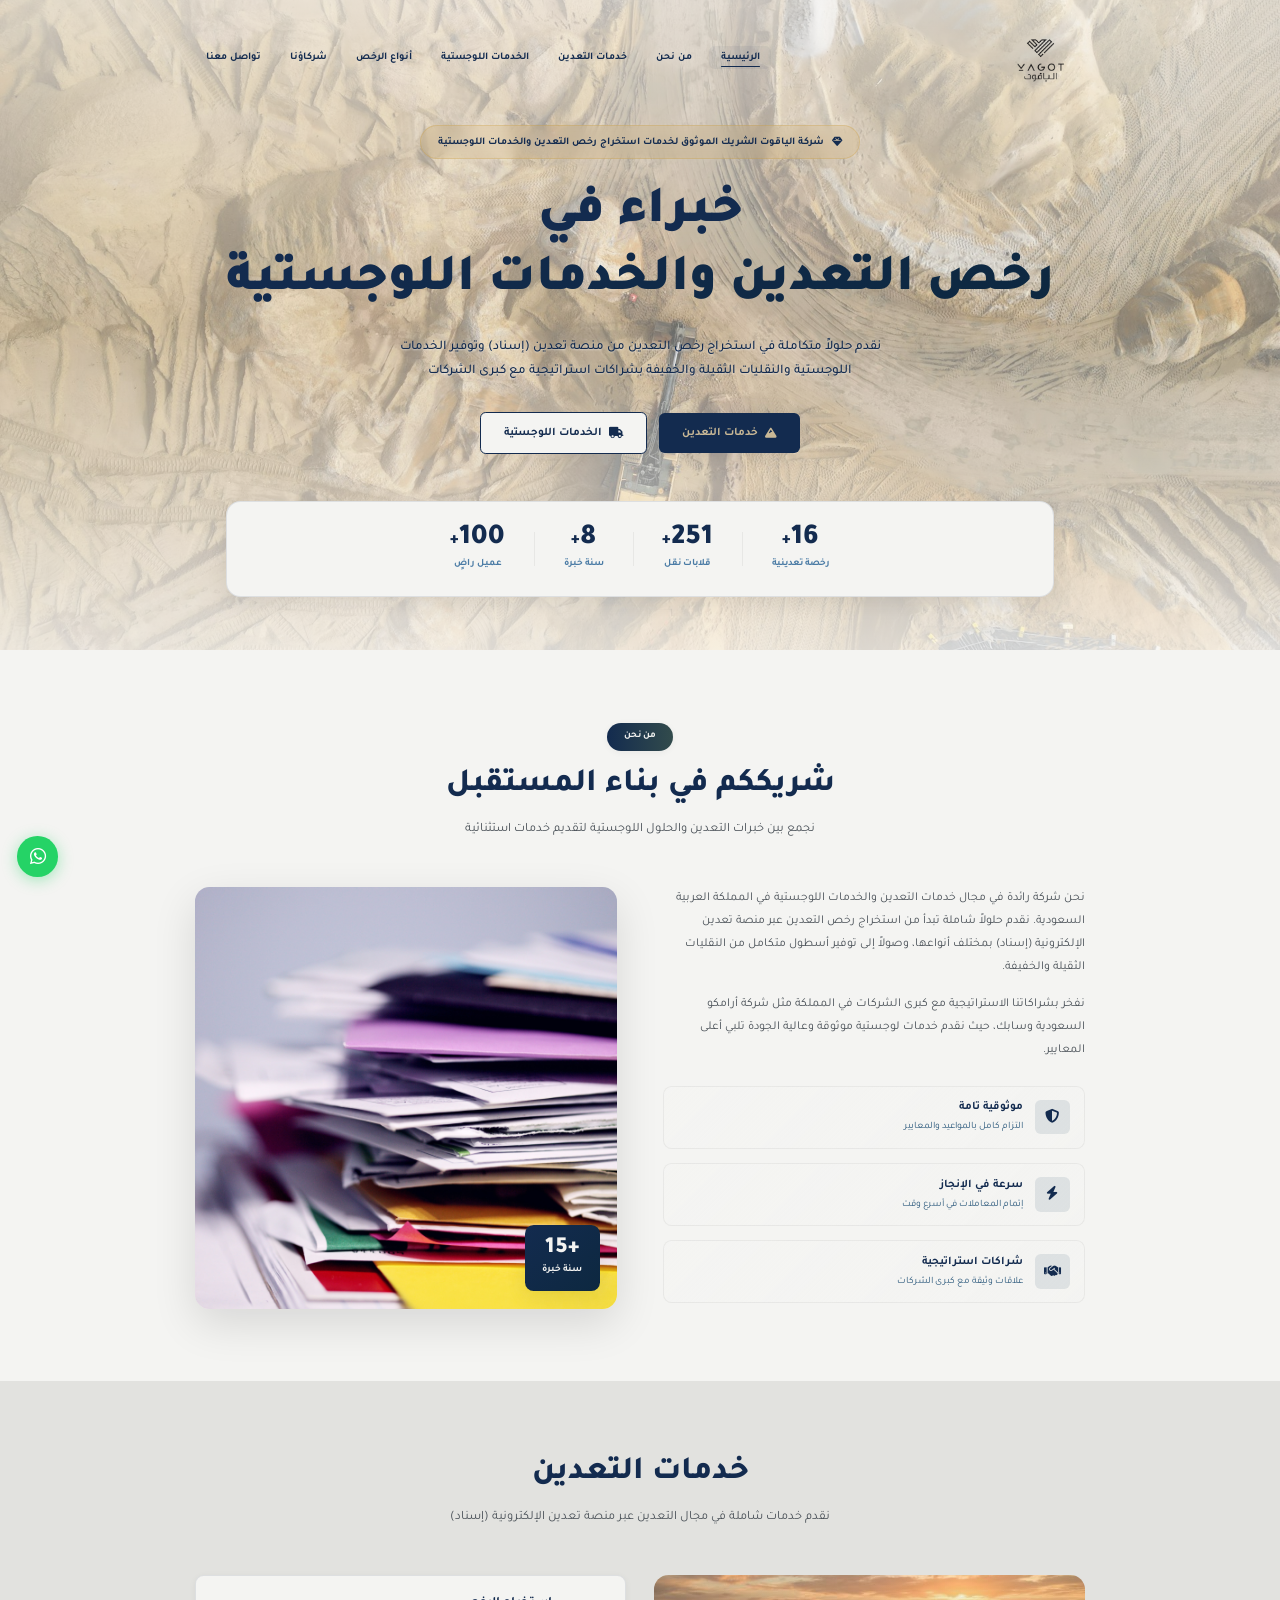
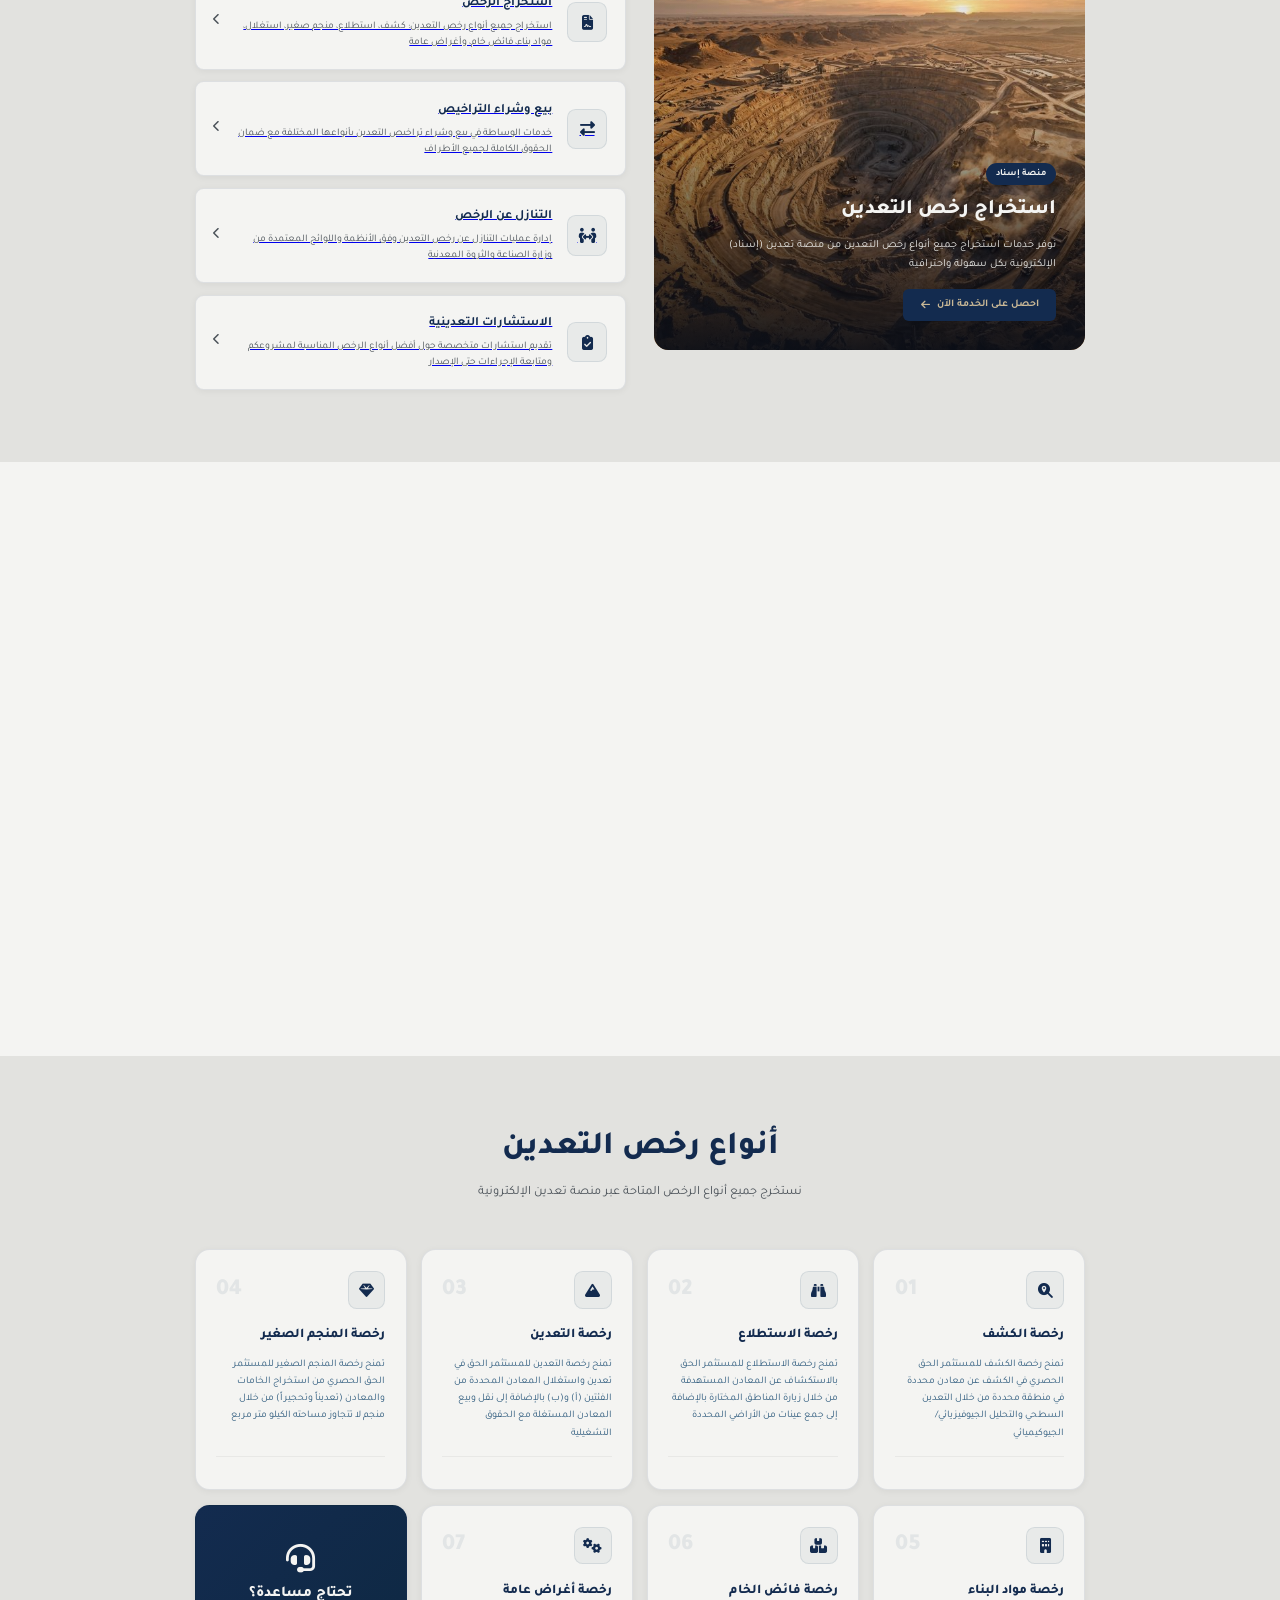
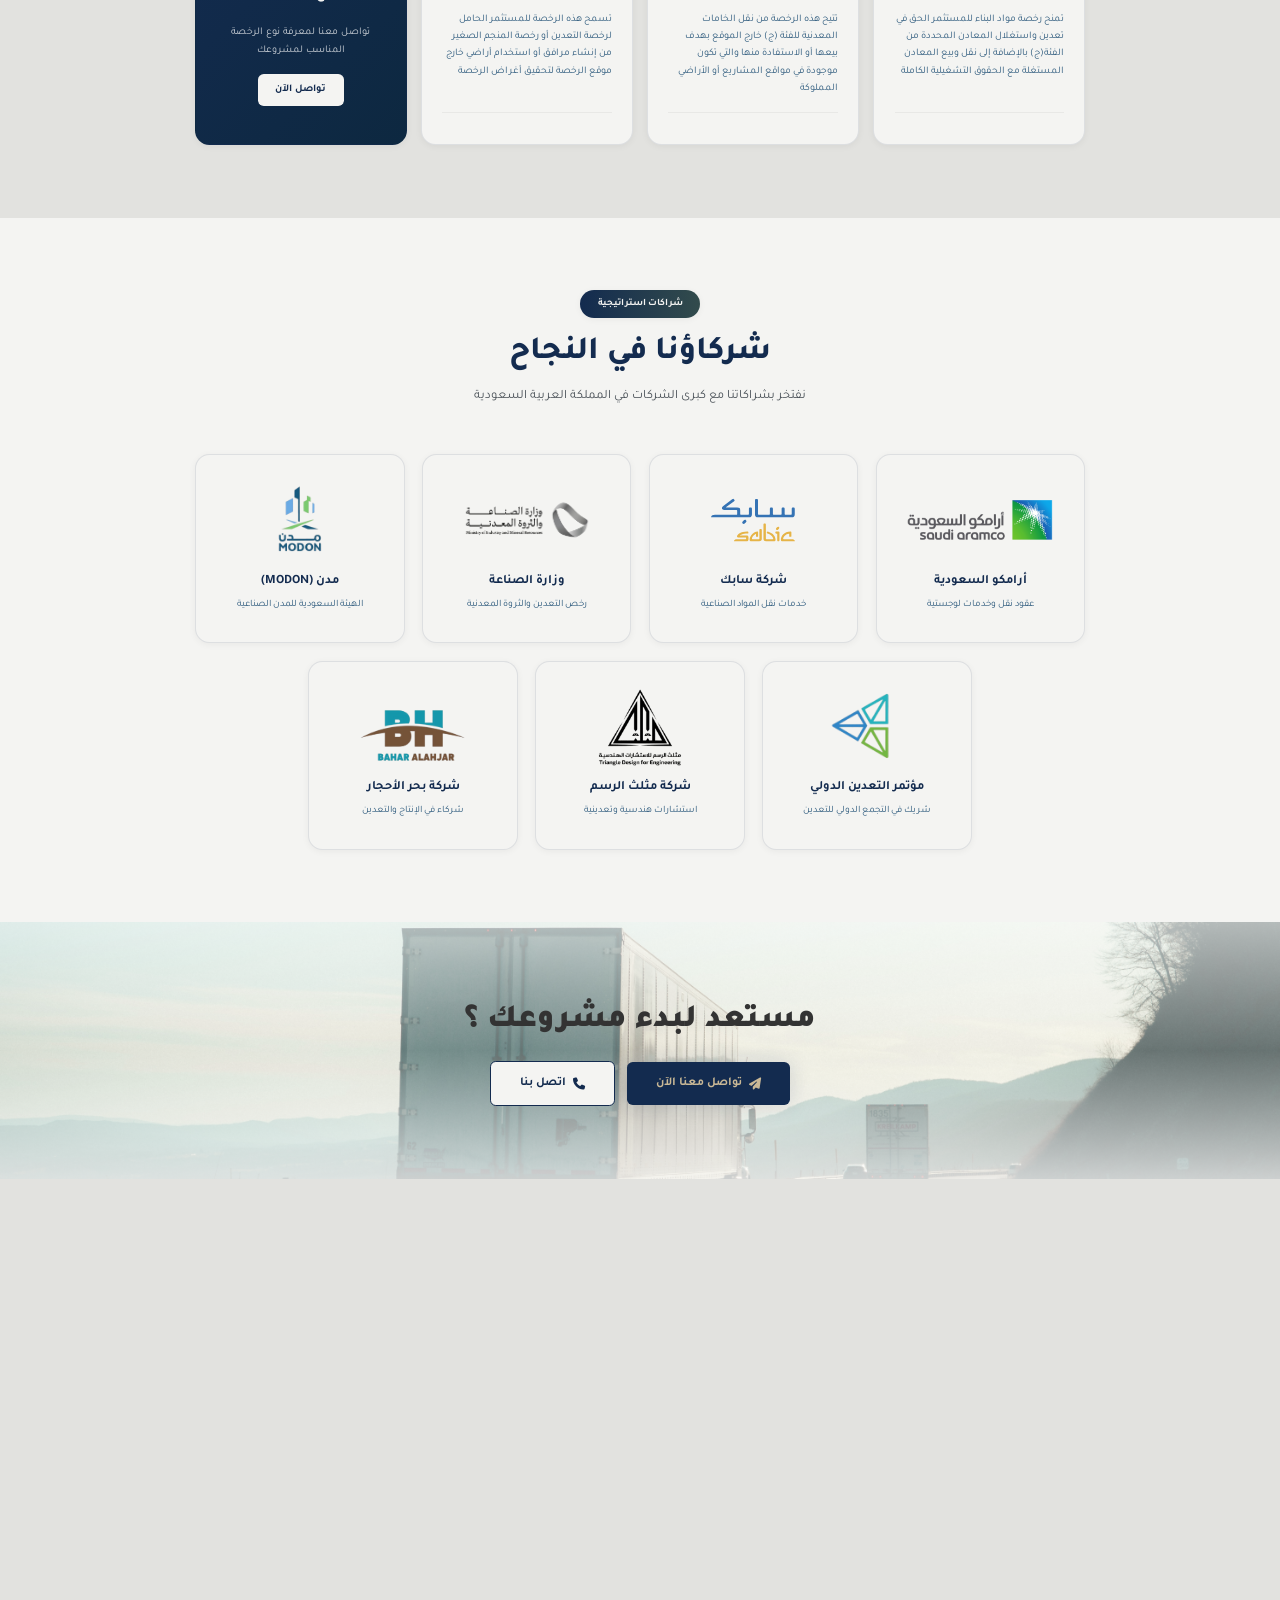
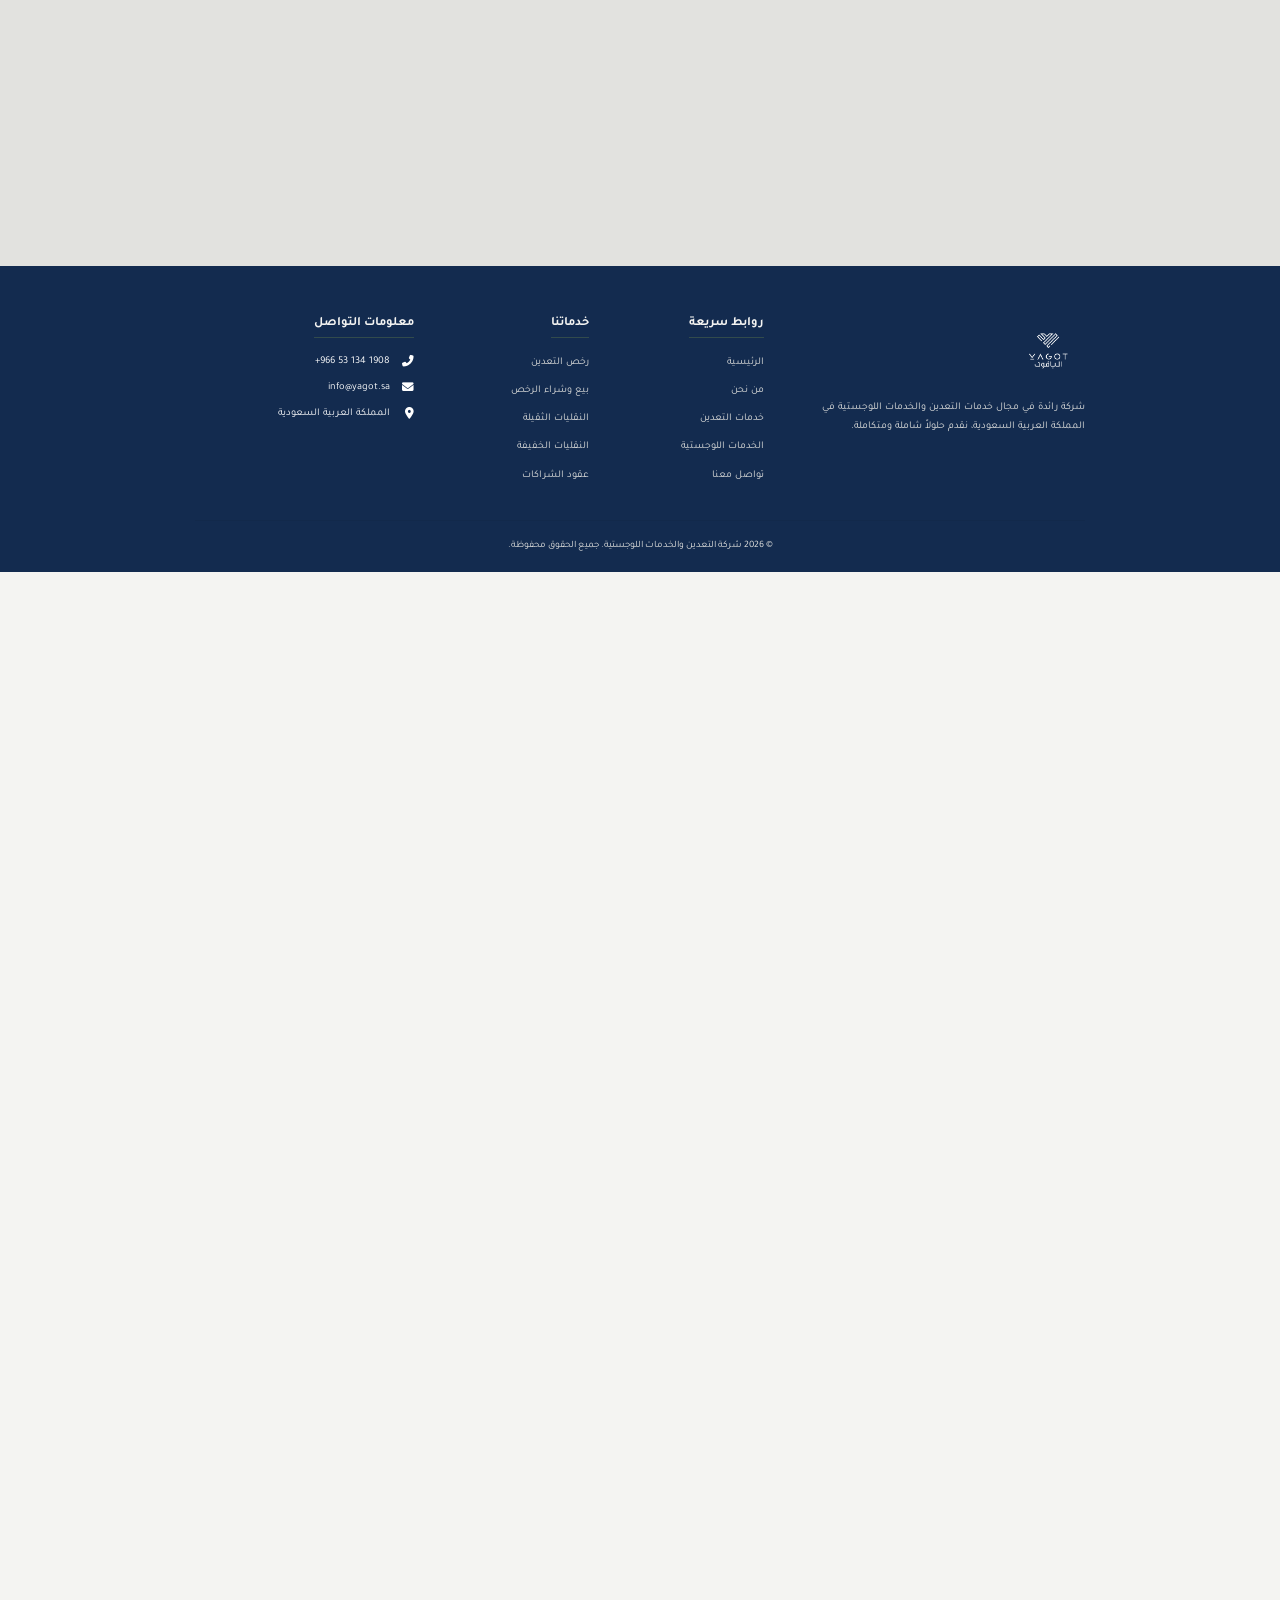
==== commit ffb6e5ad: "Initial commit" ====
--- a/index.html
+++ b/index.html
@@ -505,10 +505,7 @@
                             </div>
                             <div class="contact-text">
                                 <h4>اتصل بنا</h4>
-                                <a href="tel:+966531341908" style="direction: ltr; display: inline-flex; align-items: center; color: var(--dark-900) !important; text-decoration: none; font-weight: 700;">
-                                    <i class="fas fa-phone-alt" style="margin-left: 10px; color: white; font-size: 1rem;"></i>
-                                    +966 53 134 1908
-                                </a>
+                                <a href="tel:+966531341908" style="direction: ltr; display: inline-block; color: var(--dark-900) !important; text-decoration: none; font-weight: 700;">+966 53 134 1908</a>
                             </div>
                         </div>
                         <div class="contact-info-item">
@@ -517,10 +514,7 @@
                             </div>
                             <div class="contact-text">
                                 <h4>البريد الإلكتروني</h4>
-                                <a href="mailto:info@yagot.sa" style="display: inline-flex; align-items: center; color: var(--dark-900) !important; text-decoration: none; font-weight: 700;">
-                                    <i class="fas fa-envelope" style="margin-left: 10px; color: white; font-size: 1rem;"></i>
-                                    info@yagot.sa
-                                </a>
+                                <a href="mailto:info@yagot.sa" style="display: inline-block; color: var(--dark-900) !important; text-decoration: none; font-weight: 700;">info@yagot.sa</a>
                             </div>
                         </div>
                         <div class="contact-info-item">
@@ -529,10 +523,7 @@
                             </div>
                             <div class="contact-text">
                                 <h4>الموقع</h4>
-                                <p style="display: inline-flex; align-items: center; color: var(--dark-900); font-weight: 700;">
-                                    <i class="fas fa-map-marker-alt" style="margin-left: 10px; color: white; font-size: 1rem;"></i>
-                                    المملكة العربية السعودية
-                                </p>
+                                <p style="color: var(--dark-900); font-weight: 700;">المملكة العربية السعودية</p>
                             </div>
                         </div>
                     </div>
